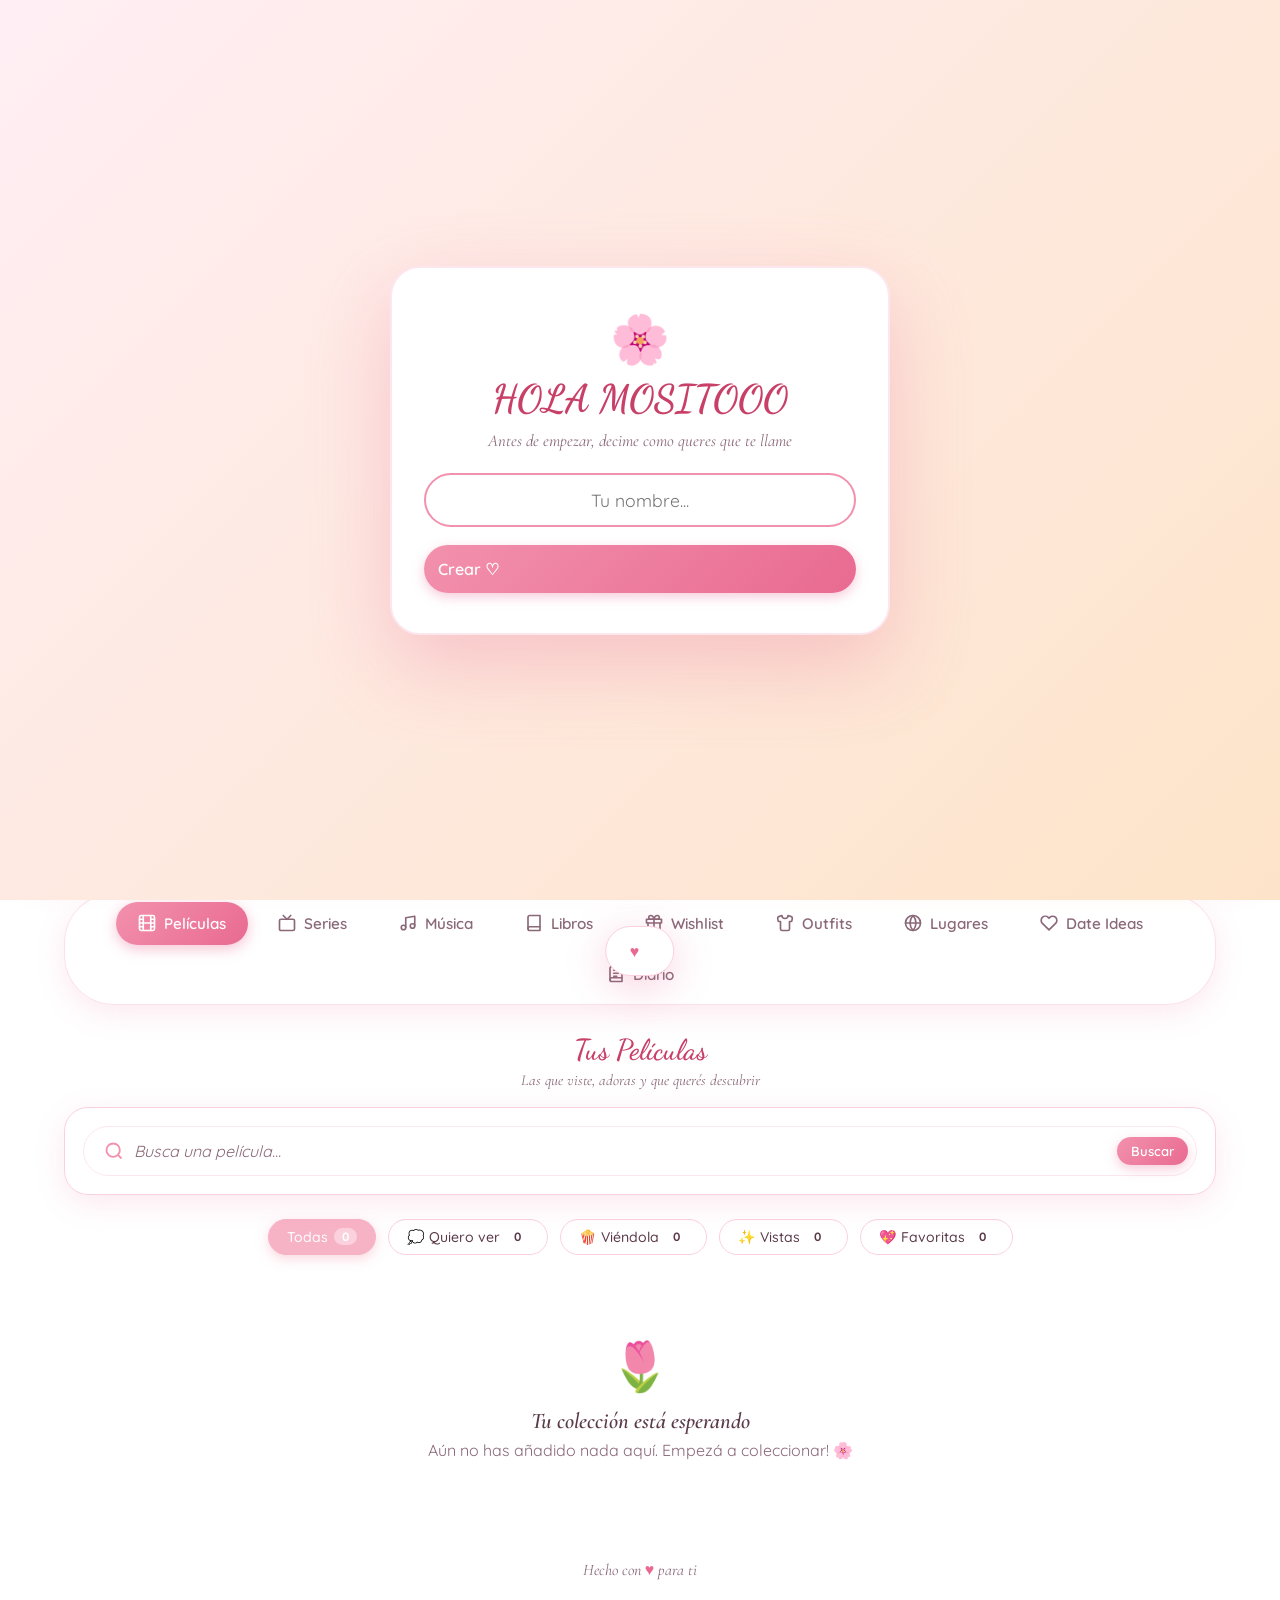
==== index.html @ 91b08424 "modo oscuro added" ====
<!DOCTYPE html>
<html lang="es">
<head>
<meta charset="UTF-8" />
<meta name="viewport" content="width=device-width, initial-scale=1.0"/>
<title>Mi Rinconcito ♡</title>
<meta name="description" content="Un rinconcito personal para coleccionar películas, música, libros y deseos."/>
<meta name="theme-color" content="#f291ad"/>

<link rel="icon" type="image/png" href="favicon.png"/>
<link rel="apple-touch-icon" href="favicon.png"/>

<link rel="preconnect" href="https://fonts.googleapis.com">
<link rel="preconnect" href="https://fonts.gstatic.com" crossorigin>
<link href="https://fonts.googleapis.com/css2?family=Dancing+Script:wght@600;700&family=Quicksand:wght@400;500;600;700&family=Cormorant+Garamond:ital,wght@1,400;1,600&display=swap" rel="stylesheet">

<link rel="stylesheet" href="styles.css"/>

<!-- Aplica modo oscuro antes de pintar (evita parpadeo) -->
<script>
  try{
    var s = JSON.parse(localStorage.getItem('cariList_settings_v2') || '{}');
    if(s && s.darkMode) document.documentElement.setAttribute('data-dark','true');
  }catch(e){}
</script>

<!-- Spotify Web Playback SDK -->
<script src="https://sdk.scdn.co/spotify-player.js"></script>
</head>
<body>

<!-- ===== Flores SVG en las esquinas =====
     Si quieres reemplazarlas por una imagen de My Melody/Sanrio,
     simplemente sustituye cada <svg class="corner-flower ..."> por:
     <img class="corner-flower tl" src="tu-imagen.png" alt=""/>
-->
<svg class="corner-flower tl" viewBox="0 0 200 200" xmlns="http://www.w3.org/2000/svg" aria-hidden="true">
  <g>
    <circle cx="50" cy="50" r="14" fill="#fbd0dd"/>
    <circle cx="80" cy="40" r="10" fill="#f7b3c6"/>
    <circle cx="40" cy="80" r="11" fill="#f7b3c6"/>
    <circle cx="70" cy="75" r="8" fill="#fde4c9"/>
    <path d="M50 90 Q60 110 55 140" stroke="#c5d9b3" stroke-width="2.5" fill="none"/>
    <path d="M70 80 Q90 100 95 130" stroke="#c5d9b3" stroke-width="2.5" fill="none"/>
    <ellipse cx="58" cy="115" rx="6" ry="3" fill="#c5d9b3" transform="rotate(40 58 115)"/>
    <ellipse cx="85" cy="110" rx="6" ry="3" fill="#c5d9b3" transform="rotate(-30 85 110)"/>
    <g transform="translate(95,55)">
      <ellipse cx="0" cy="-12" rx="8" ry="14" fill="#f291ad"/>
      <ellipse cx="11" cy="-3" rx="14" ry="8" fill="#f291ad"/>
      <ellipse cx="-11" cy="-3" rx="14" ry="8" fill="#f291ad"/>
      <ellipse cx="6" cy="10" rx="10" ry="12" fill="#f291ad" transform="rotate(35 6 10)"/>
      <ellipse cx="-6" cy="10" rx="10" ry="12" fill="#f291ad" transform="rotate(-35 -6 10)"/>
      <circle cx="0" cy="0" r="5" fill="#d9a86c"/>
    </g>
  </g>
</svg>
<svg class="corner-flower tr" viewBox="0 0 200 200" xmlns="http://www.w3.org/2000/svg" aria-hidden="true">
  <g>
    <circle cx="50" cy="50" r="14" fill="#fbd0dd"/>
    <circle cx="80" cy="40" r="10" fill="#f7b3c6"/>
    <circle cx="40" cy="80" r="11" fill="#f7b3c6"/>
    <g transform="translate(95,55)">
      <ellipse cx="0" cy="-12" rx="8" ry="14" fill="#f291ad"/>
      <ellipse cx="11" cy="-3" rx="14" ry="8" fill="#f291ad"/>
      <ellipse cx="-11" cy="-3" rx="14" ry="8" fill="#f291ad"/>
      <ellipse cx="6" cy="10" rx="10" ry="12" fill="#f291ad" transform="rotate(35 6 10)"/>
      <ellipse cx="-6" cy="10" rx="10" ry="12" fill="#f291ad" transform="rotate(-35 -6 10)"/>
      <circle cx="0" cy="0" r="5" fill="#d9a86c"/>
    </g>
  </g>
</svg>
<svg class="corner-flower bl" viewBox="0 0 200 200" xmlns="http://www.w3.org/2000/svg" aria-hidden="true">
  <g>
    <circle cx="60" cy="60" r="12" fill="#fbd0dd"/>
    <circle cx="90" cy="55" r="9" fill="#f7b3c6"/>
    <g transform="translate(110,80)">
      <ellipse cx="0" cy="-12" rx="8" ry="14" fill="#f291ad"/>
      <ellipse cx="11" cy="-3" rx="14" ry="8" fill="#f291ad"/>
      <ellipse cx="-11" cy="-3" rx="14" ry="8" fill="#f291ad"/>
      <ellipse cx="6" cy="10" rx="10" ry="12" fill="#f291ad" transform="rotate(35 6 10)"/>
      <ellipse cx="-6" cy="10" rx="10" ry="12" fill="#f291ad" transform="rotate(-35 -6 10)"/>
      <circle cx="0" cy="0" r="5" fill="#d9a86c"/>
    </g>
  </g>
</svg>
<svg class="corner-flower br" viewBox="0 0 200 200" xmlns="http://www.w3.org/2000/svg" aria-hidden="true">
  <g>
    <circle cx="60" cy="60" r="12" fill="#fbd0dd"/>
    <circle cx="90" cy="55" r="9" fill="#f7b3c6"/>
    <g transform="translate(110,80)">
      <ellipse cx="0" cy="-12" rx="8" ry="14" fill="#f291ad"/>
      <ellipse cx="11" cy="-3" rx="14" ry="8" fill="#f291ad"/>
      <ellipse cx="-11" cy="-3" rx="14" ry="8" fill="#f291ad"/>
      <ellipse cx="6" cy="10" rx="10" ry="12" fill="#f291ad" transform="rotate(35 6 10)"/>
      <ellipse cx="-6" cy="10" rx="10" ry="12" fill="#f291ad" transform="rotate(-35 -6 10)"/>
      <circle cx="0" cy="0" r="5" fill="#d9a86c"/>
    </g>
  </g>
</svg>

<div class="petals" id="petals"></div>

<!-- ===== Botón de modo oscuro ===== -->
<button class="darkmode-toggle" id="darkToggle" title="Modo oscuro / claro" aria-label="Cambiar modo oscuro">
  <svg class="dm-moon" width="18" height="18" viewBox="0 0 24 24" fill="currentColor"><path d="M21 12.79A9 9 0 1 1 11.21 3 7 7 0 0 0 21 12.79z"/></svg>
  <svg class="dm-sun" width="18" height="18" viewBox="0 0 24 24" fill="none" stroke="currentColor" stroke-width="2.2" stroke-linecap="round"><circle cx="12" cy="12" r="4.5"/><path d="M12 2v2M12 20v2M4.9 4.9l1.4 1.4M17.7 17.7l1.4 1.4M2 12h2M20 12h2M4.9 19.1l1.4-1.4M17.7 6.3l1.4-1.4"/></svg>
</button>

<!-- ===== Botón a la página de letras lindas ===== -->
<a href="para-vos.html" class="letras-link" title="Tu rincón de letras lindas">
  <svg width="17" height="17" viewBox="0 0 24 24" fill="none" stroke="currentColor" stroke-width="2.2" stroke-linecap="round" stroke-linejoin="round"><path d="M12 20h9"/><path d="M16.5 3.5a2.121 2.121 0 0 1 3 3L7 19l-4 1 1-4L16.5 3.5z"/></svg>
  <span>Letras lindas</span>
  <span class="letras-sparkle">✨</span>
</a>

<!-- ===== Pantalla de bienvenida ===== -->
<div class="setup-screen" id="setupScreen">
  <div class="setup-card">
    <div style="font-size:3rem;margin-bottom:8px;">🌸</div>
    <h2>HOLA MOSITOOO</h2>
    <p>Antes de empezar, decime como queres que te llame</p>
    <input type="text" id="setupName" placeholder="Tu nombre..." maxlength="30"/>
    <button class="btn" id="setupBtn" style="width:100%;padding:14px;font-size:1rem;">Crear ♡</button>
  </div>
</div>

<div class="container">
  <header class="profile-card">
    <div class="profile-banner" id="profileBanner">
      <button class="profile-edit-btn" id="profileEditBtn" title="Editar perfil" aria-label="Editar perfil">
        <svg width="18" height="18" viewBox="0 0 24 24" fill="none" stroke="currentColor" stroke-width="2.2" stroke-linecap="round" stroke-linejoin="round"><path d="M12 20h9"/><path d="M16.5 3.5a2.121 2.121 0 0 1 3 3L7 19l-4 1 1-4L16.5 3.5z"/></svg>
      </button>
      <button class="settings-btn" id="settingsBtn" title="Ajustes" aria-label="Ajustes">
        <svg width="20" height="20" viewBox="0 0 24 24" fill="none" stroke="currentColor" stroke-width="2.2" stroke-linecap="round" stroke-linejoin="round"><circle cx="12" cy="12" r="3"/><path d="M19.4 15a1.65 1.65 0 0 0 .33 1.82l.06.06a2 2 0 0 1 0 2.83 2 2 0 0 1-2.83 0l-.06-.06a1.65 1.65 0 0 0-1.82-.33 1.65 1.65 0 0 0-1 1.51V21a2 2 0 0 1-4 0v-.09A1.65 1.65 0 0 0 9 19.4a1.65 1.65 0 0 0-1.82.33l-.06.06a2 2 0 0 1-2.83 0 2 2 0 0 1 0-2.83l.06-.06a1.65 1.65 0 0 0 .33-1.82 1.65 1.65 0 0 0-1.51-1H3a2 2 0 0 1 0-4h.09A1.65 1.65 0 0 0 4.6 9a1.65 1.65 0 0 0-.33-1.82l-.06-.06a2 2 0 0 1 0-2.83 2 2 0 0 1 2.83 0l.06.06a1.65 1.65 0 0 0 1.82.33H9a1.65 1.65 0 0 0 1-1.51V3a2 2 0 0 1 4 0v.09a1.65 1.65 0 0 0 1 1.51 1.65 1.65 0 0 0 1.82-.33l.06-.06a2 2 0 0 1 2.83 0 2 2 0 0 1 0 2.83l-.06.06a1.65 1.65 0 0 0-.33 1.82V9a1.65 1.65 0 0 0 1.51 1H21a2 2 0 0 1 0 4h-.09a1.65 1.65 0 0 0-1.51 1z"/></svg>
      </button>
    </div>
    <div class="profile-avatar-wrap">
      <div class="profile-avatar" id="profileAvatar">🌸</div>
    </div>
    <div class="profile-info">
      <div class="greeting" id="greetingTime">Buenos días</div>
      <h1 class="title" id="userName">Mi Rincón</h1>
      <div class="profile-bio" id="profileBio"></div>
      <div class="anniversary-card" id="anniversaryCard"></div>
      <div class="heart-divider">♡</div>
      <div class="subtitle" id="randomQuote">"Coleccionando cosas bonitas"</div>
      <div class="profile-actions">
        <button class="btn ghost small" id="openStickersBtn">🎀 Sticker Book <span class="stickers-count-badge" id="stickersCount">0/15</span></button>
        <button class="btn ghost small" id="openRouletteBtn">🎡 Ruleta de indecisión</button>
      </div>
    </div>
  </header>

  <div class="stats" id="stats"></div>

  <!-- ===== Tabs de categoría ===== -->
  <div class="category-tabs">
    <button class="cat-tab active" data-cat="movies">
      <svg width="18" height="18" viewBox="0 0 24 24" fill="none" stroke="currentColor" stroke-width="2.2" stroke-linecap="round" stroke-linejoin="round"><rect x="2" y="2" width="20" height="20" rx="2.18" ry="2.18"/><line x1="7" y1="2" x2="7" y2="22"/><line x1="17" y1="2" x2="17" y2="22"/><line x1="2" y1="12" x2="22" y2="12"/><line x1="2" y1="7" x2="7" y2="7"/><line x1="2" y1="17" x2="7" y2="17"/><line x1="17" y1="17" x2="22" y2="17"/><line x1="17" y1="7" x2="22" y2="7"/></svg>
      Películas
    </button>
    <button class="cat-tab" data-cat="series">
      <svg width="18" height="18" viewBox="0 0 24 24" fill="none" stroke="currentColor" stroke-width="2.2" stroke-linecap="round" stroke-linejoin="round"><rect x="2" y="7" width="20" height="15" rx="2"/><polyline points="17 2 12 7 7 2"/></svg>
      Series
    </button>
    <button class="cat-tab" data-cat="music">
      <svg width="18" height="18" viewBox="0 0 24 24" fill="none" stroke="currentColor" stroke-width="2.2" stroke-linecap="round" stroke-linejoin="round"><path d="M9 18V5l12-2v13"/><circle cx="6" cy="18" r="3"/><circle cx="18" cy="16" r="3"/></svg>
      Música
    </button>
    <button class="cat-tab" data-cat="books">
      <svg width="18" height="18" viewBox="0 0 24 24" fill="none" stroke="currentColor" stroke-width="2.2" stroke-linecap="round" stroke-linejoin="round"><path d="M4 19.5A2.5 2.5 0 0 1 6.5 17H20"/><path d="M6.5 2H20v20H6.5A2.5 2.5 0 0 1 4 19.5v-15A2.5 2.5 0 0 1 6.5 2z"/></svg>
      Libros
    </button>
    <button class="cat-tab" data-cat="wishlist">
      <svg width="18" height="18" viewBox="0 0 24 24" fill="none" stroke="currentColor" stroke-width="2.2" stroke-linecap="round" stroke-linejoin="round"><polyline points="20 12 20 22 4 22 4 12"/><rect x="2" y="7" width="20" height="5"/><line x1="12" y1="22" x2="12" y2="7"/><path d="M12 7H7.5a2.5 2.5 0 0 1 0-5C11 2 12 7 12 7z"/><path d="M12 7h4.5a2.5 2.5 0 0 0 0-5C13 2 12 7 12 7z"/></svg>
      Wishlist
    </button>
    <button class="cat-tab" data-cat="outfits">
      <svg width="18" height="18" viewBox="0 0 24 24" fill="none" stroke="currentColor" stroke-width="2.2" stroke-linecap="round" stroke-linejoin="round"><path d="M20.38 3.46 16 2a4 4 0 0 1-8 0L3.62 3.46a2 2 0 0 0-1.34 2.23l.58 3.47a1 1 0 0 0 .99.84H6v10c0 1.1.9 2 2 2h8a2 2 0 0 0 2-2V10h2.15a1 1 0 0 0 .99-.84l.58-3.47a2 2 0 0 0-1.34-2.23Z"/></svg>
      Outfits
    </button>
    <button class="cat-tab" data-cat="places">
      <svg width="18" height="18" viewBox="0 0 24 24" fill="none" stroke="currentColor" stroke-width="2.2" stroke-linecap="round" stroke-linejoin="round"><circle cx="12" cy="12" r="10"/><line x1="2" y1="12" x2="22" y2="12"/><path d="M12 2a15.3 15.3 0 0 1 4 10 15.3 15.3 0 0 1-4 10 15.3 15.3 0 0 1-4-10 15.3 15.3 0 0 1 4-10z"/></svg>
      Lugares
    </button>
    <button class="cat-tab" data-cat="dates">
      <svg width="18" height="18" viewBox="0 0 24 24" fill="none" stroke="currentColor" stroke-width="2.2" stroke-linecap="round" stroke-linejoin="round"><path d="M20.84 4.61a5.5 5.5 0 0 0-7.78 0L12 5.67l-1.06-1.06a5.5 5.5 0 0 0-7.78 7.78l1.06 1.06L12 21.23l7.78-7.78 1.06-1.06a5.5 5.5 0 0 0 0-7.78z"/></svg>
      Date Ideas
    </button>
    <button class="cat-tab" data-cat="diary">
      <svg width="18" height="18" viewBox="0 0 24 24" fill="none" stroke="currentColor" stroke-width="2.2" stroke-linecap="round" stroke-linejoin="round"><path d="M4 19.5A2.5 2.5 0 0 1 6.5 17H20"/><path d="M6.5 2H20v20H6.5A2.5 2.5 0 0 1 4 19.5v-15A2.5 2.5 0 0 1 6.5 2z"/><line x1="9" y1="7" x2="15" y2="7"/><line x1="9" y1="11" x2="15" y2="11"/><line x1="9" y1="15" x2="13" y2="15"/></svg>
      Diario
    </button>
  </div>

  <!-- ===== Películas ===== -->
  <section class="cat-content active" id="cat-movies">
    <h2 class="section-title">Tus Películas</h2>
    <p class="section-subtitle">Las que viste, adoras y que querés descubrir</p>

    <div class="search-box">
      <div class="search-bar">
        <svg width="20" height="20" viewBox="0 0 24 24" fill="none" stroke="currentColor" stroke-width="2.2"><circle cx="11" cy="11" r="8"/><line x1="21" y1="21" x2="16.65" y2="16.65"/></svg>
        <input type="text" id="searchMovies" placeholder="Busca una película..."/>
        <button class="btn small" id="searchMoviesBtn">Buscar</button>
      </div>
      <div class="search-results" id="searchMoviesResults"></div>
    </div>

    <div class="status-tabs" data-cat="movies">
      <button class="status-tab active" data-status="all">Todas <span class="count" id="movies-count-all">0</span></button>
      <button class="status-tab" data-status="want">💭 Quiero ver <span class="count" id="movies-count-want">0</span></button>
      <button class="status-tab" data-status="current">🍿 Viéndola <span class="count" id="movies-count-current">0</span></button>
      <button class="status-tab" data-status="watched">✨ Vistas <span class="count" id="movies-count-watched">0</span></button>
      <button class="status-tab" data-status="loved">💖 Favoritas <span class="count" id="movies-count-loved">0</span></button>
    </div>

    <div class="items-grid" id="moviesList"></div>
  </section>

  <!-- ===== Series ===== -->
  <section class="cat-content" id="cat-series">
    <h2 class="section-title">Tus Series</h2>
    <p class="section-subtitle">Las que devoraste, adoras y tenés pendientes</p>

    <div class="search-box">
      <div class="search-bar">
        <svg width="20" height="20" viewBox="0 0 24 24" fill="none" stroke="currentColor" stroke-width="2.2"><circle cx="11" cy="11" r="8"/><line x1="21" y1="21" x2="16.65" y2="16.65"/></svg>
        <input type="text" id="searchSeries" placeholder="Busca una serie..."/>
        <button class="btn small" id="searchSeriesBtn">Buscar</button>
      </div>
      <div class="search-results" id="searchSeriesResults"></div>
    </div>

    <div class="status-tabs" data-cat="series">
      <button class="status-tab active" data-status="all">Todas <span class="count" id="series-count-all">0</span></button>
      <button class="status-tab" data-status="want">💭 Quiero ver <span class="count" id="series-count-want">0</span></button>
      <button class="status-tab" data-status="current">📺 Viéndola <span class="count" id="series-count-current">0</span></button>
      <button class="status-tab" data-status="watched">✨ Vistas <span class="count" id="series-count-watched">0</span></button>
      <button class="status-tab" data-status="loved">💖 Favoritas <span class="count" id="series-count-loved">0</span></button>
    </div>

    <div class="items-grid" id="seriesList"></div>
  </section>

  <!-- ===== Música ===== -->
  <section class="cat-content" id="cat-music">
    <h2 class="section-title">Tu Música</h2>
    <p class="section-subtitle">Canciones y álbumes te gustan o buscas</p>

    <div class="search-box">
      <div class="search-bar">
        <svg width="20" height="20" viewBox="0 0 24 24" fill="none" stroke="currentColor" stroke-width="2.2"><circle cx="11" cy="11" r="8"/><line x1="21" y1="21" x2="16.65" y2="16.65"/></svg>
        <input type="text" id="searchMusic" placeholder="Busca una canción o artista..."/>
        <button class="btn small" id="searchMusicBtn">Buscar</button>
      </div>
      <div class="search-results" id="searchMusicResults"></div>
    </div>

    <div class="status-tabs" data-cat="music">
      <button class="status-tab active" data-status="all">Todas <span class="count" id="music-count-all">0</span></button>
      <button class="status-tab" data-status="want">💭 Quiero escuchar <span class="count" id="music-count-want">0</span></button>
      <button class="status-tab" data-status="watched">✨ Escuchadas <span class="count" id="music-count-watched">0</span></button>
      <button class="status-tab" data-status="loved">💖 Favoritas <span class="count" id="music-count-loved">0</span></button>
    </div>

    <div class="items-grid" id="musicList"></div>
  </section>

  <!-- ===== Libros ===== -->
  <section class="cat-content" id="cat-books">
    <h2 class="section-title">Tus Libros</h2>
    <p class="section-subtitle">Que quieres ver, viste o amas</p>

    <div class="search-box">
      <div class="search-bar">
        <svg width="20" height="20" viewBox="0 0 24 24" fill="none" stroke="currentColor" stroke-width="2.2"><circle cx="11" cy="11" r="8"/><line x1="21" y1="21" x2="16.65" y2="16.65"/></svg>
        <input type="text" id="searchBooks" placeholder="Busca un libro o autor..."/>
        <button class="btn small" id="searchBooksBtn">Buscar</button>
      </div>
      <div class="search-results" id="searchBooksResults"></div>
    </div>

    <div class="status-tabs" data-cat="books">
      <button class="status-tab active" data-status="all">Todos <span class="count" id="books-count-all">0</span></button>
      <button class="status-tab" data-status="want">💭 Quiero leer <span class="count" id="books-count-want">0</span></button>
      <button class="status-tab" data-status="current">📖 Leyéndolo <span class="count" id="books-count-current">0</span></button>
      <button class="status-tab" data-status="watched">✨ Leídos <span class="count" id="books-count-watched">0</span></button>
      <button class="status-tab" data-status="loved">💖 Favoritos <span class="count" id="books-count-loved">0</span></button>
    </div>

    <div class="items-grid" id="booksList"></div>
  </section>

  <!-- ===== Wishlist ===== -->
  <section class="cat-content" id="cat-wishlist">
    <h2 class="section-title">Tu Wishlist</h2>
    <p class="section-subtitle">Maquillaje, adornos, figuras, ropa... todas tus cositas soñadas</p>

    <div class="search-box" style="text-align:center;background:rgba(255,255,255,0.7);">
      <p style="color:var(--text-soft);font-style:italic;margin-bottom:10px;">No hay buscador automático aquí — toca el botón <strong>+</strong> de abajo y añade lo que quieras con foto, precio y enlace ✨</p>
    </div>

    <div class="status-tabs" data-cat="wishlist">
      <button class="status-tab active" data-status="all">Todos <span class="count" id="wishlist-count-all">0</span></button>
      <button class="status-tab" data-status="want">💭 Quiero <span class="count" id="wishlist-count-want">0</span></button>
      <button class="status-tab" data-status="watched">🎁 Lo tengo <span class="count" id="wishlist-count-watched">0</span></button>
      <button class="status-tab" data-status="loved">💖 Top deseo <span class="count" id="wishlist-count-loved">0</span></button>
    </div>

    <div class="items-grid" id="wishlistList"></div>
  </section>

  <!-- ===== Outfits / OOTD ===== -->
  <section class="cat-content" id="cat-outfits">
    <h2 class="section-title">Tus Outfits</h2>
    <p class="section-subtitle">Looks que te enamoran · sube fotos o pega URLs de Pinterest 👗</p>

    <div class="search-box" style="text-align:center;background:rgba(255,255,255,0.7);">
      <p style="color:var(--text-soft);font-style:italic;margin-bottom:10px;">Tocá el botón <strong>+</strong> de abajo para agregar un look. Podés subir foto o pegar la URL desde Pinterest ✨</p>
    </div>

    <div class="status-tabs" data-cat="outfits">
      <button class="status-tab active" data-status="all">Todos <span class="count" id="outfits-count-all">0</span></button>
      <button class="status-tab" data-status="want">💭 Me inspira <span class="count" id="outfits-count-want">0</span></button>
      <button class="status-tab" data-status="watched">👗 Lo armé <span class="count" id="outfits-count-watched">0</span></button>
      <button class="status-tab" data-status="loved">💖 Favoritos <span class="count" id="outfits-count-loved">0</span></button>
    </div>

    <div class="items-grid" id="outfitsList"></div>
  </section>

  <!-- ===== Lugares ===== -->
  <section class="cat-content" id="cat-places">
    <h2 class="section-title">Tus Lugares</h2>
    <p class="section-subtitle">A dónde quieres ir, dónde fuiste, dónde sueñas 🗺️</p>

    <div class="search-box" style="text-align:center;background:rgba(255,255,255,0.7);">
      <p style="color:var(--text-soft);font-style:italic;margin-bottom:10px;">Agregá un lugar con el botón <strong>+</strong>. Sumá foto, ciudad y un comentario ✨</p>
    </div>

    <div class="status-tabs" data-cat="places">
      <button class="status-tab active" data-status="all">Todos <span class="count" id="places-count-all">0</span></button>
      <button class="status-tab" data-status="want">✈️ Quiero ir <span class="count" id="places-count-want">0</span></button>
      <button class="status-tab" data-status="watched">🌍 Ya fui <span class="count" id="places-count-watched">0</span></button>
      <button class="status-tab" data-status="loved">💖 Favoritos <span class="count" id="places-count-loved">0</span></button>
    </div>

    <div class="items-grid" id="placesList"></div>
  </section>


  <!-- ===== Date Ideas ===== -->
  <section class="cat-content" id="cat-dates">
    <h2 class="section-title">Date Ideas 💕</h2>
    <p class="section-subtitle">Planes lindos para hacer en pareja, marcalos cuando los hagan</p>

    <div class="search-box" style="text-align:center;background:rgba(255,255,255,0.7);">
      <p style="color:var(--text-soft);font-style:italic;margin-bottom:10px;">Agregá ideas con el botón <strong>+</strong>. Cuando lo hagan, marcalo como ¡Hecho! ✨</p>
    </div>

    <div class="status-tabs" data-cat="dates">
      <button class="status-tab active" data-status="all">Todos <span class="count" id="dates-count-all">0</span></button>
      <button class="status-tab" data-status="want">💡 Ideas <span class="count" id="dates-count-want">0</span></button>
      <button class="status-tab" data-status="watched">✓ ¡Hechos! <span class="count" id="dates-count-watched">0</span></button>
      <button class="status-tab" data-status="loved">💖 Favoritos <span class="count" id="dates-count-loved">0</span></button>
    </div>

    <div class="items-grid" id="datesList"></div>
  </section>

  <!-- ===== Diario (libro con páginas) ===== -->
  <section class="cat-content" id="cat-diary">
    <h2 class="section-title">Tu Diario</h2>
    <p class="section-subtitle">Tu librito de pensamientos · escribe lo que quieras, las páginas se guardan solas ✨</p>

    <div class="diary-book" id="diaryBook">
      <div class="diary-corner-flower">
        <svg viewBox="0 0 60 60" xmlns="http://www.w3.org/2000/svg" aria-hidden="true">
          <g transform="translate(30,30)">
            <ellipse cx="0" cy="-10" rx="6" ry="10" fill="currentColor" opacity="0.4"/>
            <ellipse cx="9" cy="-3" rx="10" ry="6" fill="currentColor" opacity="0.4"/>
            <ellipse cx="-9" cy="-3" rx="10" ry="6" fill="currentColor" opacity="0.4"/>
            <ellipse cx="5" cy="8" rx="7" ry="9" fill="currentColor" opacity="0.4" transform="rotate(35 5 8)"/>
            <ellipse cx="-5" cy="8" rx="7" ry="9" fill="currentColor" opacity="0.4" transform="rotate(-35 -5 8)"/>
            <circle cx="0" cy="0" r="3.5" fill="currentColor" opacity="0.6"/>
          </g>
        </svg>
      </div>

      <div class="diary-page-header">
        <input type="date" class="diary-date-input" id="diaryDateInput" title="Fecha de la entrada"/>
        <div class="diary-actions">
          <span class="diary-saving" id="diarySaving">guardando...</span>
          <button class="icon-btn" id="diaryDeletePage" title="Eliminar esta página">
            <svg width="14" height="14" viewBox="0 0 24 24" fill="none" stroke="currentColor" stroke-width="2.2" stroke-linecap="round" stroke-linejoin="round"><polyline points="3 6 5 6 21 6"/><path d="M19 6l-2 14a2 2 0 0 1-2 2H9a2 2 0 0 1-2-2L5 6"/><path d="M10 11v6M14 11v6"/></svg>
          </button>
        </div>
      </div>

      <textarea class="diary-content" id="diaryContent" placeholder="Querido diario..."></textarea>

      <div class="diary-footer">
        <button class="diary-nav" id="diaryPrev">← Anterior</button>
        <div class="diary-page-info">
          Página <span id="diaryPageNum">1</span> de <span id="diaryPageTotal">1</span>
        </div>
        <button class="diary-nav" id="diaryNext">Siguiente →</button>
      </div>

      <button class="btn diary-new-page-btn" id="diaryNewPage">＋ Nueva página</button>
    </div>
  </section>

  <footer>
    Hecho con <span class="heart-tiny">♥</span> para ti
  </footer>
</div>

<!-- ===== Modal: añadir / editar item ===== -->
<div class="modal-bg" id="itemModal" aria-hidden="true">
  <div class="modal" role="dialog">
    <button class="modal-close" id="itemModalClose" aria-label="Cerrar">✕</button>
    <h2 id="modalTitle">Añadir a tu colección</h2>

    <div class="form-row image-picker">
      <label>Imagen / Portada</label>
      <div class="image-preview-box">
        <img id="imgPreview" alt="" style="display:none"/>
        <span id="imgPlaceholder">🌷</span>
      </div>
      <div class="image-controls">
        <button type="button" class="btn ghost small" id="uploadImgBtn">📷 Subir foto</button>
        <input type="file" id="uploadImgInput" accept="image/*" style="display:none"/>
        <button type="button" class="btn ghost small" id="clearImgBtn">Quitar</button>
        <input type="text" id="imgUrlInput" placeholder="O pega una URL de imagen..."/>
      </div>
    </div>

    <div class="form-row">
      <label>Título</label>
      <input type="text" id="fTitle"/>
    </div>

    <div class="form-row">
      <label id="fMetaLabel">Detalles</label>
      <input type="text" id="fMeta" placeholder="Año, director, autor..."/>
    </div>

    <div class="form-row wishlist-only">
      <label>Precio (opcional)</label>
      <input type="text" id="fPrice" placeholder="$..."/>
    </div>

    <div class="form-row wishlist-only">
      <label>Enlace para verlo o comprarlo (opcional)</label>
      <input type="text" id="fLink" placeholder="https://..."/>
    </div>

    <div class="form-row event-only">
      <label id="fDateLabel">Fecha</label>
      <input type="date" id="fDate"/>
    </div>

    <div class="form-row event-only">
      <label id="fCommentsLabel">Comentarios</label>
      <textarea id="fComments" placeholder="Lo que sintieron, opiniones, recuerdos..."></textarea>
    </div>

    <div class="form-row">
      <label>¿En qué estado lo pongo?</label>
      <div class="pill-group" id="statusPills">
        <div class="pill active" data-status="want">💭 Quiero verla</div>
        <div class="pill" data-status="watched">✨ Ya la vi</div>
        <div class="pill" data-status="loved">💖 Me encantó</div>
      </div>
    </div>

    <div class="form-row" id="ratingRow">
      <label>¿Cuánto te gustó? (corazones)</label>
      <div class="rating-input" id="ratingInput">
        <span class="heart" data-r="1">♥</span>
        <span class="heart" data-r="2">♥</span>
        <span class="heart" data-r="3">♥</span>
        <span class="heart" data-r="4">♥</span>
        <span class="heart" data-r="5">♥</span>
      </div>
    </div>

    <div class="form-row">
      <label>Tu notita (lo que sentiste, una frase favorita...)</label>
      <textarea id="fNote" placeholder="Escribe algo bonito sobre esto..."></textarea>
    </div>

    <div class="modal-actions">
      <button class="btn ghost" id="deleteBtn" style="display:none;margin-right:auto;">Eliminar</button>
      <button class="btn ghost" id="cancelBtn">Cancelar</button>
      <button class="btn" id="saveBtn">Guardar ♡</button>
    </div>
  </div>
</div>

<!-- ===== Modal: ajustes ===== -->
<div class="modal-bg" id="settingsModal" aria-hidden="true">
  <div class="modal" role="dialog">
    <button class="modal-close" id="settingsClose" aria-label="Cerrar">✕</button>
    <h2>Ajustes</h2>
    <div class="form-row">
      <label>Tu nombre</label>
      <input type="text" id="setName"/>
    </div>

    <div class="form-row">
      <label>Paleta de colores 🎨</label>
      <div class="theme-picker">
        <button type="button" class="theme-option" data-theme="melody" style="--c:#f291ad"><span class="theme-dot"></span>My Melody</button>
        <button type="button" class="theme-option" data-theme="kuromi" style="--c:#8855a8"><span class="theme-dot"></span>Kuromi</button>
        <button type="button" class="theme-option" data-theme="cinnamoroll" style="--c:#5eafe7"><span class="theme-dot"></span>Cinnamoroll</button>
        <button type="button" class="theme-option" data-theme="pompompurin" style="--c:#efad3a"><span class="theme-dot"></span>Pompompurin</button>
      </div>
      <small>Cambia toda la paleta de la web. ¡Probá las cuatro!</small>
    </div>

    <div class="form-row">
      <label>Clave API de TMDB (para buscar películas y series)</label>
      <input type="text" id="setTmdb" placeholder="Pégala aquí..."/>
    </div>
    <div class="form-row">
      <label>Spotify Client ID 🎵</label>
      <input type="text" id="setSpotifyId" placeholder="Pégalo desde developer.spotify.com"/>
      <small>Necesitas Spotify Premium y una app registrada en developer.spotify.com.<br>
      <strong>En "Redirect URIs" del dashboard de Spotify, agregá EXACTAMENTE esta URL:</strong></small>
      <div class="redirect-uri-display" id="redirectUriDisplay">cargando...</div>
      <small>Si tu Spotify te dice "redirect_uri: Not matching configuration", es porque la URL del dashboard no coincide. Copiá la de arriba tal cual.</small>
    </div>
    <div class="form-row">
      <label>Lista de origen para canciones random 🎵</label>
      <div style="display:flex;gap:6px;align-items:center;">
        <select id="setSpotifyPlaylist" style="flex:1;">
          <option value="liked">❤️ Mis canciones que me gustan</option>
        </select>
        <button type="button" class="btn ghost small" id="refreshPlaylistsBtn" title="Recargar listas">↻</button>
      </div>
      <small>De aquí saca las canciones random. Tocá ↻ para recargar tus playlists.</small>
    </div>
    <div class="form-row">
      <label>Cerebrito de My Melody 🎀</label>
      <select id="setAiProvider">
        <option value="groq">Groq · Llama 3.3 (gratis, súper rápido) 🚀</option>
        <option value="gemini">Google Gemini (gratis)</option>
        <option value="openai">ChatGPT / OpenAI (paga, $5 mín)</option>
      </select>
      <small>Te recomiendo <strong>Groq</strong>: es gratis, no pide tarjeta y responde en menos de un segundo.</small>
    </div>
    <div class="form-row provider-field" data-provider="groq">
      <label>Clave API de Groq</label>
      <input type="text" id="setGroq" placeholder="gsk_..."/>
      <small>Gratis en <strong>console.groq.com/keys</strong>. Sólo cuenta de email, sin tarjeta.</small>
    </div>
    <div class="form-row provider-field" data-provider="gemini">
      <label>Clave API de Gemini</label>
      <input type="text" id="setGemini" placeholder="Pégala aquí..."/>
      <small>Gratis en <strong>ai.google.dev</strong> → Get API Key. Si te da error de cuota, probá con Groq.</small>
    </div>
    <div class="form-row provider-field" data-provider="openai">
      <label>Clave API de OpenAI</label>
      <input type="text" id="setOpenai" placeholder="sk-..."/>
      <small>Paga: requiere depositar $5 en <strong>platform.openai.com</strong> → API keys. Usa GPT-4o-mini.</small>
    </div>
    <div class="form-row">
      <label>Exportar / Importar mis datos</label>
      <div style="display:flex;gap:8px;flex-wrap:wrap;margin-top:6px;">
        <button class="btn ghost small" id="exportBtn">Exportar</button>
        <button class="btn ghost small" id="importBtn">Importar</button>
        <input type="file" id="importFile" accept="application/json" style="display:none"/>
      </div>
    </div>
    <div class="modal-actions">
      <button class="btn" id="saveSettings">Guardar</button>
    </div>
  </div>
</div>

<!-- ===== Modal: confirmación ===== -->
<div class="modal-bg" id="confirmModal" aria-hidden="true">
  <div class="modal modal-small" role="dialog">
    <div class="confirm-icon">🌸</div>
    <h2 id="confirmTitle">¿Estás segura?</h2>
    <p class="confirm-message" id="confirmMessage">Esta acción no se puede deshacer.</p>
    <div class="modal-actions confirm-actions">
      <button class="btn ghost" id="confirmCancel">No, mantener</button>
      <button class="btn" id="confirmOk">Sí, eliminar</button>
    </div>
  </div>
</div>

<!-- ===== Modal: editar perfil ===== -->
<div class="modal-bg" id="profileModal" aria-hidden="true">
  <div class="modal" role="dialog">
    <button class="modal-close" id="profileClose" aria-label="Cerrar">✕</button>
    <h2>Tu perfil ✨</h2>

    <div class="form-row image-picker">
      <label>Banner</label>
      <div class="profile-banner-preview" id="profBannerPreview">sin banner</div>
      <div class="image-controls">
        <button type="button" class="btn ghost small" id="uploadBannerBtn">📷 Subir banner</button>
        <input type="file" id="uploadBannerInput" accept="image/*" style="display:none"/>
        <button type="button" class="btn ghost small" id="clearBannerBtn">Quitar</button>
        <input type="text" id="bannerUrlInput" placeholder="O pega una URL de imagen..."/>
      </div>
    </div>

    <div class="form-row image-picker">
      <label>Tu foto de perfil</label>
      <div class="profile-avatar-preview" id="profAvatarPreview">🌸</div>
      <div class="image-controls">
        <button type="button" class="btn ghost small" id="uploadAvatarBtn">📷 Subir foto</button>
        <input type="file" id="uploadAvatarInput" accept="image/*" style="display:none"/>
        <button type="button" class="btn ghost small" id="clearAvatarBtn">Quitar</button>
        <input type="text" id="avatarUrlInput" placeholder="O pega una URL..."/>
      </div>
    </div>

    <div class="form-row">
      <label>Tu nombre</label>
      <input type="text" id="profName" maxlength="40"/>
    </div>

    <div class="form-row">
      <label>Bio (algo lindo sobre ti)</label>
      <textarea id="profBio" maxlength="200" placeholder="Cuéntame quién eres en una o dos frases..."></textarea>
      <small>Máximo 200 caracteres</small>
    </div>

    <div class="form-row">
      <label>Aniversario 💕 (opcional, para contador)</label>
      <input type="date" id="profAnniv"/>
      <small>Mostrará un cartelito en tu perfil con cuánto tiempo llevan juntos. El 15 de diciembre habrá confetti 🎉</small>
    </div>

    <div class="modal-actions">
      <button class="btn ghost" id="profCancel">Cancelar</button>
      <button class="btn" id="profSave">Guardar ♡</button>
    </div>
  </div>
</div>

<!-- ===== Modal: Sticker Book ===== -->
<div class="modal-bg" id="stickersModal" aria-hidden="true">
  <div class="modal modal-stickers" role="dialog">
    <button class="modal-close" id="stickersClose" aria-label="Cerrar">✕</button>
    <h2>Tu Sticker Book 🎀</h2>
    <p class="stickers-progress" id="stickersProgress">0 de 15 stickers conseguidos</p>
    <div class="stickers-grid" id="stickersGrid"></div>
  </div>
</div>

<!-- ===== Modal: Ruleta de indecisión ===== -->
<div class="modal-bg" id="rouletteModal" aria-hidden="true">
  <div class="modal modal-roulette" role="dialog">
    <button class="modal-close" id="rouletteClose" aria-label="Cerrar">✕</button>
    <h2>Ruleta de indecisión 🎡</h2>
    <p style="text-align:center;color:var(--text-soft);font-family:'Cormorant Garamond',serif;font-style:italic;margin-bottom:12px;">¿No sabés qué hacer? Que decida el destino ✨</p>

    <div class="roulette-controls">
      <div class="roulette-row">
        <label>Categoría</label>
        <select id="rouletteCat">
          <option value="movies">🎬 Películas</option>
          <option value="series">📺 Series</option>
          <option value="books">📖 Libros</option>
          <option value="music">🎵 Música</option>
          <option value="wishlist">🎁 Wishlist</option>
          <option value="outfits">👗 Outfits</option>
          <option value="places">🗺️ Lugares</option>
          <option value="dates">💕 Date Ideas</option>
        </select>
      </div>
      <div class="roulette-row">
        <label>Filtro</label>
        <select id="rouletteStatus">
          <option value="want">💭 Pendientes</option>
          <option value="all">Todas</option>
          <option value="watched">✨ Ya hechas</option>
          <option value="loved">💖 Favoritas</option>
        </select>
      </div>
    </div>

    <div class="roulette-canvas-wrap">
      <div class="roulette-pointer">▼</div>
      <canvas id="rouletteCanvas"></canvas>
    </div>

    <div class="roulette-result" id="rouletteResult"></div>

    <div class="modal-actions" style="justify-content:center;">
      <button class="btn" id="rouletteSpin">¡Girar! 🎀</button>
    </div>
  </div>
</div>

<!-- ===== Modal del chat con la IA ===== -->
<div class="modal-bg" id="chatModal" aria-hidden="true">
  <div class="modal modal-chat" role="dialog">
    <button class="modal-close" id="chatClose" aria-label="Cerrar">✕</button>
    <h2>My Melody ♡</h2>
    <div class="chat-messages" id="chatMessages"></div>
    <div class="chat-input-wrap">
      <input type="text" id="chatInput" placeholder="Preguntale algo..." autocomplete="off"/>
      <button class="btn" id="chatSend" aria-label="Enviar">
        <svg width="16" height="16" viewBox="0 0 24 24" fill="none" stroke="currentColor" stroke-width="2.2" stroke-linecap="round" stroke-linejoin="round"><line x1="22" y1="2" x2="11" y2="13"/><polygon points="22 2 15 22 11 13 2 9 22 2"/></svg>
      </button>
    </div>
    <button class="btn ghost small" id="chatClear">Borrar conversación</button>
  </div>
</div>

<!-- ===== Reproductor de música ===== -->
<audio id="bgMusic" src="bg-music.mp3" loop preload="none"></audio>
<div class="music-widget" id="musicWidget" title="Música">
  <!-- Modo Spotify desconectado: botón conectar -->
  <button class="spotify-connect-btn" id="spotifyConnectBtn" aria-label="Conectar con Spotify">
    <svg width="16" height="16" viewBox="0 0 24 24" fill="currentColor"><path d="M12 0C5.4 0 0 5.4 0 12s5.4 12 12 12 12-5.4 12-12S18.66 0 12 0zm5.521 17.34c-.24.359-.66.48-1.021.24-2.82-1.74-6.36-2.101-10.561-1.141-.418.122-.779-.179-.899-.539-.12-.421.18-.78.54-.9 4.56-1.021 8.52-.6 11.64 1.32.42.18.479.659.301 1.02zm1.44-3.3c-.301.42-.841.6-1.262.3-3.239-1.98-8.159-2.58-11.939-1.38-.479.12-1.02-.12-1.14-.6-.12-.48.12-1.021.6-1.141C9.6 9.9 15 10.561 18.72 12.84c.361.181.54.78.241 1.2zm.12-3.36C15.24 8.4 8.82 8.16 5.16 9.301c-.6.179-1.2-.181-1.38-.721-.18-.601.18-1.2.72-1.381 4.26-1.26 11.28-1.02 15.721 1.621.539.3.719 1.02.42 1.56-.299.421-1.02.599-1.559.3z"/></svg>
    <span>Conectar Spotify</span>
  </button>

  <!-- Album cover (gira cuando suena) -->
  <div class="music-cover" id="musicCover" title="Canción actual">
    <img id="musicCoverImg" alt=""/>
    <svg class="music-cover-default" width="16" height="16" viewBox="0 0 24 24" fill="currentColor"><path d="M9 18V5l12-2v13"/><circle cx="6" cy="18" r="3"/><circle cx="18" cy="16" r="3"/></svg>
  </div>

  <!-- Anterior -->
  <button class="music-prev" id="musicPrev" aria-label="Anterior" title="Canción anterior">
    <svg width="12" height="12" viewBox="0 0 24 24" fill="currentColor"><path d="M6 6h2v12H6zM9.5 12l8.5 6V6z"/></svg>
  </button>

  <!-- Play/Pause -->
  <button class="music-toggle" id="musicToggle" aria-label="Reproducir música">
    <svg class="music-icon-play" width="14" height="14" viewBox="0 0 24 24" fill="currentColor"><path d="M8 5v14l11-7z"/></svg>
    <svg class="music-icon-pause" width="14" height="14" viewBox="0 0 24 24" fill="currentColor"><path d="M6 4h4v16H6zM14 4h4v16h-4z"/></svg>
  </button>

  <!-- Siguiente (random) -->
  <button class="music-skip" id="musicSkip" aria-label="Siguiente canción" title="Otra canción random">
    <svg width="12" height="12" viewBox="0 0 24 24" fill="currentColor"><path d="M6 18l8.5-6L6 6v12zM16 6v12h2V6h-2z"/></svg>
  </button>

  <!-- Volumen -->
  <input type="range" class="music-volume" id="musicVolume" min="0" max="100" value="40" aria-label="Volumen"/>

  <!-- Visualizador de barras -->
  <div class="music-bars" aria-hidden="true">
    <span></span><span></span><span></span>
  </div>

  <!-- Barra de progreso -->
  <div class="music-progress-wrap" id="musicProgressWrap" aria-hidden="true">
    <div class="music-progress-fill" id="musicProgressFill"></div>
  </div>
</div>

<!-- ===== Popup "Reproduciendo ahora" (clickeable → abre en Spotify) ===== -->
<a class="now-playing" id="nowPlaying" aria-live="polite" target="_blank" rel="noopener" href="#">
  <div class="now-playing-cover"><img id="nowPlayingCover" alt=""/></div>
  <div class="now-playing-info">
    <div class="now-playing-label">♪ Reproduciendo</div>
    <div class="now-playing-title" id="nowPlayingTitle"></div>
    <div class="now-playing-artist" id="nowPlayingArtist"></div>
  </div>
</a>

<!-- ===== My Melody compañera animada =====
     Para cambiar la imagen, simplemente reemplazá "mymelody.png"
     por el nombre de tu archivo (puede ser .png, .gif o .webp).
-->
<div class="melody-companion" id="melodyCompanion" role="button" aria-label="My Melody compañera" tabindex="0">
  <div class="melody-bubble" id="melodyBubble"></div>
  <img class="melody-image" src="mymelody.gif" alt="My Melody" draggable="false"/>
</div>

<!-- ===== Botón flotante de My Melody (chat) ===== -->
<button id="fabChat" class="fab fab-left fab-melody" title="Hablar con My Melody" aria-label="Chat My Melody">
  <img src="favicon.png" alt="My Melody"/>
</button>

<!-- ===== Botón flotante "+" ===== -->
<button id="fabAdd" class="fab" title="Agregar manualmente" aria-label="Agregar">+</button>

<!-- ===== Toast ===== -->
<div class="toast" id="toast" role="status" aria-live="polite">
  <span class="heart-tiny">♥</span>
  <span id="toastMsg"></span>
</div>

<script src="app.js"></script>
</body>
</html>
---- styles.css ----
/* ==========================================================
   Mi Rincón Rosado · estilos
   Paleta rosa pastel + dorado suave + crema
   Tip: Para sumar My Melody / Sanrio, busca en este archivo
        el bloque "SANRIO PLACEHOLDERS" más abajo.
   ========================================================== */

:root,
[data-theme="melody"]{
  --pink-50:#fff5f8;
  --pink-100:#fde7ee;
  --pink-200:#fbd0dd;
  --pink-300:#f7b3c6;
  --pink-400:#f291ad;
  --pink-500:#e96a91;
  --pink-600:#d44a76;
  --rose:#c84068;
  --cream:#fffaf6;
  --gold:#d9a86c;
  --gold-soft:#f0d4a8;
  --text:#5a3a48;
  --text-soft:#8a6878;
  --shadow:0 8px 30px rgba(232,106,145,0.15);
  --shadow-hover:0 12px 40px rgba(232,106,145,0.25);
  --surface:#ffffff;            /* fondo de tarjetas (modo claro) */
  --surface-2:#fff5fa;          /* segundo tono para gradientes suaves */
}

/* ===== Tema Kuromi (morado/oscuro) ===== */
[data-theme="kuromi"]{
  --pink-50:#f8f4fb;
  --pink-100:#ede4f5;
  --pink-200:#d9c4e8;
  --pink-300:#c0a3d8;
  --pink-400:#a47ec3;
  --pink-500:#8855a8;
  --pink-600:#6c3d8e;
  --rose:#4d2671;
  --cream:#faf5fd;
  --gold:#c4a3e0;
  --gold-soft:#dfc9ee;
  --text:#3d2547;
  --text-soft:#6b4a7a;
  --shadow:0 8px 30px rgba(136,85,168,0.18);
  --shadow-hover:0 12px 40px rgba(136,85,168,0.3);
}

/* ===== Tema Cinnamoroll (celeste suave) ===== */
[data-theme="cinnamoroll"]{
  --pink-50:#f0f9ff;
  --pink-100:#dceefb;
  --pink-200:#b9def7;
  --pink-300:#8cc8f1;
  --pink-400:#5eafe7;
  --pink-500:#3691da;
  --pink-600:#2076b9;
  --rose:#155a93;
  --cream:#f8fbff;
  --gold:#a8c8e6;
  --gold-soft:#cee0f0;
  --text:#2d3e54;
  --text-soft:#5b7c98;
  --shadow:0 8px 30px rgba(94,175,231,0.18);
  --shadow-hover:0 12px 40px rgba(94,175,231,0.3);
}

/* ===== Tema Pompompurin (crema/mostaza) ===== */
[data-theme="pompompurin"]{
  --pink-50:#fffbf2;
  --pink-100:#fdf2dc;
  --pink-200:#fadfa4;
  --pink-300:#f5c769;
  --pink-400:#efad3a;
  --pink-500:#e09227;
  --pink-600:#c0741a;
  --rose:#95560f;
  --cream:#fffdf5;
  --gold:#d4af6e;
  --gold-soft:#ecd9b3;
  --text:#4a3a1a;
  --text-soft:#7a6535;
  --shadow:0 8px 30px rgba(224,146,39,0.15);
  --shadow-hover:0 12px 40px rgba(224,146,39,0.28);
}

/* ===== Cursor con corazoncito ♡ ===== */
html, body{
  cursor: url("data:image/svg+xml;utf8,<svg xmlns='http://www.w3.org/2000/svg' width='28' height='28' viewBox='0 0 24 24'><path fill='%23e96a91' stroke='%23ffffff' stroke-width='1.5' stroke-linejoin='round' d='M12 21.35l-1.45-1.32C5.4 15.36 2 12.28 2 8.5 2 5.42 4.42 3 7.5 3c1.74 0 3.41.81 4.5 2.09C13.09 3.81 14.76 3 16.5 3 19.58 3 22 5.42 22 8.5c0 3.78-3.4 6.86-8.55 11.54L12 21.35z'/></svg>") 14 14, auto;
}

*{box-sizing:border-box;margin:0;padding:0;}

html,body{
  min-height:100vh;
  font-family:'Quicksand',sans-serif;
  color:var(--text);
  background:
    radial-gradient(circle at 10% 10%, #fce0eb 0%, transparent 40%),
    radial-gradient(circle at 90% 80%, #fde4c9 0%, transparent 40%),
    radial-gradient(circle at 50% 50%, #ffeef4 0%, #fff5f8 100%);
  background-attachment:fixed;
  overflow-x:hidden;
}

/* ===== Pétalos que caen ===== */
.petals{
  position:fixed;inset:0;pointer-events:none;z-index:0;overflow:hidden;
}
.petal{
  position:absolute;
  width:24px;height:24px;
  opacity:0.4;
  animation:fall linear infinite;
}
@keyframes fall{
  0%{transform:translateY(-10vh) rotate(0deg);opacity:0;}
  10%{opacity:0.5;}
  90%{opacity:0.4;}
  100%{transform:translateY(110vh) rotate(720deg);opacity:0;}
}

/* ===== Flores en esquinas ===== */
.corner-flower{
  position:fixed;width:180px;height:180px;opacity:0.55;pointer-events:none;z-index:1;
}
.corner-flower.tl{top:-30px;left:-30px;}
.corner-flower.tr{top:-30px;right:-30px;transform:scaleX(-1);}
.corner-flower.bl{bottom:-30px;left:-30px;transform:scaleY(-1);}
.corner-flower.br{bottom:-30px;right:-30px;transform:scale(-1,-1);}

/* SANRIO PLACEHOLDERS:
   Si más adelante quieres agregar imagen de My Melody u otro personaje,
   puedes crear divs con clase .sanrio-deco posicionados absolute:
   .sanrio-deco { position:fixed; bottom:20px; right:20px; width:120px; z-index:2; pointer-events:none; }
*/

.container{
  position:relative;z-index:2;
  max-width:1200px;
  margin:0 auto;
  padding:32px 24px 80px;
}

/* ===== Tarjeta de perfil ===== */
header.profile-card{
  background:var(--surface);
  border-radius:28px;
  overflow:hidden;
  margin:16px 0 36px;
  position:relative;
  border:1.5px solid rgba(247,179,198,0.4);
  box-shadow:var(--shadow);
  padding-bottom:26px;
}
.profile-banner{
  width:100%;
  height:170px;
  background-image:linear-gradient(135deg,#fbd0dd 0%,#f7b3c6 50%,#fde4c9 100%);
  background-size:cover;
  background-position:center;
  position:relative;
}
.profile-banner::after{
  content:'';
  position:absolute;inset:0;
  background:linear-gradient(180deg,transparent 50%,rgba(255,255,255,0.15));
  pointer-events:none;
}
.profile-avatar-wrap{
  display:flex;justify-content:center;
  margin-top:-66px;
  position:relative;z-index:2;
}
.profile-avatar{
  width:130px;height:130px;
  border-radius:50%;
  background:var(--surface) center/cover no-repeat;
  border:5px solid white;
  box-shadow:0 8px 24px rgba(232,106,145,0.3);
  display:flex;align-items:center;justify-content:center;
  font-size:3.4rem;
  color:var(--pink-400);
  overflow:hidden;
}
.profile-info{
  text-align:center;
  padding:12px 28px 0;
}
.profile-bio{
  font-family:'Cormorant Garamond',serif;
  font-style:italic;
  color:var(--text-soft);
  font-size:1.05rem;
  max-width:520px;
  margin:6px auto 4px;
  line-height:1.45;
  white-space:pre-wrap;
}
.profile-bio:empty{display:none;}

/* Botón editar perfil (sobre el banner) */
.profile-edit-btn{
  position:absolute;top:18px;left:18px;
  background:rgba(255,255,255,0.85);
  backdrop-filter:blur(8px);
  border:1.5px solid var(--pink-200);
  width:42px;height:42px;border-radius:50%;
  display:flex;align-items:center;justify-content:center;
  cursor:pointer;color:var(--pink-500);
  transition:all 0.25s ease;
  box-shadow:var(--shadow);
  z-index:3;
}
.profile-edit-btn:hover{background:var(--surface);transform:scale(1.08);}

/* El gear button cuando está dentro del banner */
.profile-banner .settings-btn{
  top:18px;right:18px;
  background:rgba(255,255,255,0.85);
}

.greeting{
  font-family:'Cormorant Garamond',serif;
  font-style:italic;
  font-size:1.2rem;
  color:var(--text-soft);
  letter-spacing:0.04em;
}
h1.title{
  font-family:'Dancing Script',cursive;
  font-size:clamp(2.8rem,6vw,4.5rem);
  font-weight:700;
  background:linear-gradient(120deg,var(--pink-500),var(--rose),var(--gold));
  -webkit-background-clip:text;
  background-clip:text;
  color:transparent;
  margin:8px 0 12px;
  line-height:1;
  text-shadow:0 2px 12px rgba(232,106,145,0.1);
}
.subtitle{
  font-family:'Cormorant Garamond',serif;
  font-style:italic;
  font-size:1.1rem;
  color:var(--text-soft);
}
.heart-divider{
  display:flex;align-items:center;justify-content:center;gap:10px;
  margin:18px 0 8px;
  color:var(--pink-400);
}
.heart-divider::before, .heart-divider::after{
  content:'';height:1px;width:60px;
  background:linear-gradient(90deg,transparent,var(--pink-300),transparent);
}

/* ===== Botón ajustes ===== */
.settings-btn{
  position:absolute;top:24px;right:24px;
  background:rgba(255,255,255,0.7);
  backdrop-filter:blur(8px);
  border:1.5px solid var(--pink-200);
  width:42px;height:42px;border-radius:50%;
  display:flex;align-items:center;justify-content:center;
  cursor:pointer;color:var(--pink-500);
  transition:all 0.25s ease;
  box-shadow:var(--shadow);
}
.settings-btn:hover{background:var(--pink-100);transform:rotate(45deg);}

/* ===== Estadísticas ===== */
.stats{
  display:grid;
  grid-template-columns:repeat(auto-fit,minmax(140px,1fr));
  gap:16px;
  margin:24px 0 36px;
}
.stat-card{
  background:linear-gradient(135deg,rgba(255,255,255,0.95),rgba(253,231,238,0.85));
  backdrop-filter:blur(10px);
  border:1.5px solid rgba(247,179,198,0.4);
  border-radius:20px;
  padding:18px 16px;
  text-align:center;
  box-shadow:var(--shadow);
  transition:transform 0.3s ease;
  position:relative;overflow:hidden;
}
.stat-card::before{
  content:'';position:absolute;top:-20px;right:-20px;width:60px;height:60px;
  background:radial-gradient(circle,rgba(247,179,198,0.4),transparent);
  border-radius:50%;
}
.stat-card:hover{transform:translateY(-3px);}
.stat-num{
  font-family:'Dancing Script',cursive;
  font-size:2.4rem;
  color:var(--rose);
  line-height:1;
}
.stat-label{
  font-size:0.82rem;
  color:var(--text-soft);
  margin-top:4px;
  text-transform:uppercase;letter-spacing:0.06em;
}

/* ===== Tabs de categoría ===== */
.category-tabs{
  display:flex;justify-content:center;gap:8px;flex-wrap:wrap;
  margin:24px auto 28px;
  background:rgba(255,255,255,0.6);
  backdrop-filter:blur(8px);
  padding:8px;
  border-radius:50px;
  box-shadow:var(--shadow);
  border:1.5px solid rgba(247,179,198,0.4);
  max-width:fit-content;
}
.cat-tab{
  background:transparent;border:none;
  padding:12px 22px;border-radius:40px;
  font-family:'Quicksand',sans-serif;font-weight:600;font-size:0.95rem;
  color:var(--text-soft);cursor:pointer;
  transition:all 0.3s ease;
  display:flex;align-items:center;gap:8px;
}
.cat-tab.active{
  background:linear-gradient(135deg,var(--pink-400),var(--pink-500));
  color:white;
  box-shadow:0 4px 14px rgba(232,106,145,0.4);
}
.cat-tab:hover:not(.active){background:var(--pink-100);color:var(--rose);}

/* ===== Sub-tabs (estados) ===== */
.status-tabs{
  display:flex;gap:12px;margin:20px 0;flex-wrap:wrap;justify-content:center;
}
.status-tab{
  background:rgba(255,255,255,0.8);
  border:1.5px solid var(--pink-200);
  padding:8px 18px;border-radius:30px;
  cursor:pointer;font-family:inherit;font-size:0.88rem;color:var(--text);
  transition:all 0.25s ease;font-weight:500;
  display:inline-flex;align-items:center;gap:6px;
}
.status-tab.active{
  background:var(--pink-300);color:white;border-color:var(--pink-300);
  box-shadow:0 4px 12px rgba(247,179,198,0.5);
}
.status-tab .count{
  background:rgba(255,255,255,0.4);padding:1px 8px;border-radius:20px;
  font-size:0.75rem;font-weight:700;
}

/* ===== Buscador ===== */
.search-box{
  background:rgba(255,255,255,0.92);
  backdrop-filter:blur(10px);
  border:1.5px solid var(--pink-200);
  border-radius:24px;
  padding:18px;
  margin:18px 0 24px;
  box-shadow:var(--shadow);
}
.search-bar{
  display:flex;gap:10px;align-items:center;
  background:var(--surface);border:1.5px solid var(--pink-100);
  border-radius:50px;padding:6px 8px 6px 20px;
}
.search-bar svg{color:var(--pink-400);flex-shrink:0;}
.search-bar input{
  flex:1;border:none;outline:none;background:transparent;
  font-family:inherit;font-size:1rem;color:var(--text);padding:8px 0;
}
.search-bar input::placeholder{color:var(--text-soft);font-style:italic;}

.btn{
  background:linear-gradient(135deg,var(--pink-400),var(--pink-500));
  color:white;border:none;
  padding:10px 22px;border-radius:40px;
  font-family:inherit;font-weight:600;font-size:0.92rem;
  cursor:pointer;transition:all 0.25s ease;
  box-shadow:0 4px 12px rgba(232,106,145,0.35);
  display:inline-flex;align-items:center;gap:6px;
}
.btn:hover{transform:translateY(-2px);box-shadow:0 6px 18px rgba(232,106,145,0.5);}
.btn:active{transform:translateY(0);}
.btn.ghost{
  background:transparent;color:var(--rose);
  box-shadow:none;border:1.5px solid var(--pink-300);
}
.btn.ghost:hover{background:var(--pink-100);}
.btn.small{padding:6px 14px;font-size:0.82rem;}

/* ===== Resultados de búsqueda ===== */
.search-results{
  margin-top:14px;
  display:grid;
  grid-template-columns:repeat(auto-fill,minmax(180px,1fr));
  gap:14px;
  max-height:520px;overflow-y:auto;
  padding:4px 4px 8px;
}
.search-results:empty{display:none;}
.search-results::-webkit-scrollbar{width:8px;}
.search-results::-webkit-scrollbar-thumb{background:var(--pink-200);border-radius:10px;}

.result-card{
  background:var(--surface);border-radius:14px;overflow:hidden;
  cursor:pointer;transition:all 0.25s ease;
  border:1.5px solid transparent;
  box-shadow:0 2px 10px rgba(0,0,0,0.05);
  display:flex;flex-direction:column;
}
.result-card:hover{
  border-color:var(--pink-300);transform:translateY(-3px);
  box-shadow:var(--shadow-hover);
}
.result-cover{
  width:100%;aspect-ratio:2/3;object-fit:cover;background:var(--pink-100);
}
.result-info{padding:10px 12px;flex:1;display:flex;flex-direction:column;}
.result-title{
  font-size:0.88rem;font-weight:600;color:var(--text);
  margin-bottom:3px;line-height:1.25;
  display:-webkit-box;-webkit-line-clamp:2;-webkit-box-orient:vertical;overflow:hidden;
}
.result-meta{font-size:0.75rem;color:var(--text-soft);}

/* ===== Estado vacío ===== */
.empty{
  text-align:center;padding:60px 20px;
  color:var(--text-soft);
}
.empty-flower{font-size:3rem;margin-bottom:12px;color:var(--pink-300);}
.empty h3{
  font-family:'Cormorant Garamond',serif;font-style:italic;font-weight:600;
  color:var(--text);font-size:1.4rem;margin-bottom:6px;
}

/* ===== Grid de items ===== */
.items-grid{
  display:grid;
  grid-template-columns:repeat(auto-fill,minmax(220px,1fr));
  gap:20px;
  margin-top:8px;
}
.item-card{
  background:var(--surface);border-radius:18px;overflow:hidden;
  box-shadow:var(--shadow);
  transition:all 0.3s ease;
  border:1.5px solid rgba(247,179,198,0.3);
  display:flex;flex-direction:column;
  position:relative;
}
.item-card:hover{transform:translateY(-4px);box-shadow:var(--shadow-hover);}
.item-cover{
  width:100%;aspect-ratio:2/3;object-fit:cover;background:var(--pink-100);
  cursor:pointer;
}
.item-info{padding:14px 16px;flex:1;display:flex;flex-direction:column;}
.item-title{
  font-weight:800;
  font-size:1.42rem;
  color:var(--text);
  line-height:1.25;
  margin-bottom:4px;

  display:-webkit-box;
  -webkit-line-clamp:2;
  -webkit-box-orient:vertical;
  overflow:hidden;
}
.item-meta{
  font-size:0.92rem;
  color:var(--text-soft);
  margin-bottom:8px;
  font-weight:600;
}
.item-rating{
  font-size:1.28rem;
  color:var(--pink-500);
  letter-spacing:2px;
  margin-bottom:6px;
  min-height:1.3em;
  font-weight:700;
}
.item-note{
  font-family:'Cormorant Garamond', serif;
  font-style:italic;
  font-size:1.18rem;
  font-weight:700;
  color:var(--text-soft);
  background:var(--pink-50);
  padding:10px 12px;
  border-radius:10px;
  margin-top:8px;
  line-height:1.4;
  border-left:3px solid var(--pink-300);

  display:-webkit-box;
  -webkit-line-clamp:3;
  -webkit-box-orient:vertical;
  overflow:hidden;
}
.item-price{
  font-weight:800;
  color:var(--rose);
  font-size:1.35rem;
  margin-bottom:6px;
}
.item-link{
  font-size:1.12rem;
  font-weight:700;
  color:var(--pink-500);
  text-decoration:none;
  margin-bottom:6px;
  display:inline-block;
}
.item-link:hover{text-decoration:underline;}
.item-actions{
  display:flex;gap:6px;margin-top:auto;padding-top:10px;
}
.icon-btn{
  background:var(--pink-50);border:none;
  width:32px;height:32px;border-radius:50%;
  cursor:pointer;color:var(--pink-500);
  display:flex;align-items:center;justify-content:center;
  transition:all 0.2s ease;
}
.icon-btn:hover{background:var(--pink-200);color:var(--rose);transform:scale(1.1);}
.icon-btn.fav.active{background:var(--pink-500);color:white;}

.item-badge{
  position:absolute;top:10px;left:10px;
  background:rgba(255,255,255,0.95);backdrop-filter:blur(6px);
  color:var(--rose);padding:4px 10px;border-radius:30px;
  font-size:0.7rem;font-weight:700;letter-spacing:0.05em;
  text-transform:uppercase;
  box-shadow:0 2px 8px rgba(0,0,0,0.08);
}
.item-badge.fav-badge{
  right:10px;left:auto;background:var(--pink-500);color:white;
}

/* ===== Modal ===== */
.modal-bg{
  position:fixed;inset:0;background:rgba(90,58,72,0.45);
  backdrop-filter:blur(6px);
  display:none;align-items:center;justify-content:center;
  z-index:100;padding:20px;
  animation:fadeIn 0.25s ease;
}
.modal-bg.show{display:flex;}
@keyframes fadeIn{from{opacity:0}to{opacity:1}}
.modal{
  background:linear-gradient(180deg,var(--surface),var(--pink-50));
  border-radius:24px;padding:28px;
  max-width:540px;width:100%;max-height:90vh;overflow-y:auto;
  box-shadow:0 20px 60px rgba(232,106,145,0.35);
  border:2px solid white;
  position:relative;
  animation:slideUp 0.3s ease;
}
@keyframes slideUp{from{transform:translateY(20px);opacity:0}to{transform:translateY(0);opacity:1}}
.modal h2{
  font-family:'Dancing Script',cursive;
  color:var(--rose);font-weight:700;font-size:2rem;
  margin-bottom:14px;text-align:center;
}
.modal-close{
  position:absolute;top:14px;right:14px;
  background:var(--pink-100);border:none;
  width:34px;height:34px;border-radius:50%;
  cursor:pointer;color:var(--rose);font-size:1.2rem;
  display:flex;align-items:center;justify-content:center;
  transition:all 0.2s ease;
}
.modal-close:hover{background:var(--pink-200);transform:rotate(90deg);}

.form-row{margin-bottom:14px;}
.form-row label{
  display:block;font-size:0.85rem;font-weight:600;
  color:var(--text);margin-bottom:6px;
}
.form-row input, .form-row textarea, .form-row select{
  width:100%;padding:10px 14px;
  border:1.5px solid var(--pink-200);
  border-radius:12px;
  font-family:inherit;font-size:0.95rem;color:var(--text);
  background:var(--surface);outline:none;
  transition:border-color 0.2s ease;
}
.form-row input:focus, .form-row textarea:focus, .form-row select:focus{
  border-color:var(--pink-400);
}
.form-row textarea{resize:vertical;min-height:80px;font-family:'Cormorant Garamond',serif;font-style:italic;}
.form-row small{color:var(--text-soft);font-size:0.78rem;display:block;margin-top:6px;}

/* ===== Image picker en modal ===== */
.image-picker{
  background:var(--pink-50);
  border:1.5px dashed var(--pink-200);
  border-radius:14px;
  padding:14px;
  text-align:center;
}
.image-preview-box{
  width:120px;height:160px;
  margin:0 auto 12px;
  border-radius:12px;
  background:var(--surface);
  border:1.5px solid var(--pink-200);
  overflow:hidden;
  display:flex;align-items:center;justify-content:center;
  color:var(--pink-300);font-size:2.4rem;
}
.image-preview-box img{
  width:100%;height:100%;object-fit:cover;
}
.image-controls{
  display:flex;gap:8px;flex-wrap:wrap;align-items:center;justify-content:center;
}
.image-controls input[type="text"]{
  flex:1;min-width:180px;
  padding:8px 12px;font-size:0.85rem;
  border-radius:30px;border:1.5px solid var(--pink-200);
}

/* ===== Rating con corazones ===== */
.rating-input{
  display:flex;gap:6px;margin:4px 0;
}
.rating-input .heart{
  cursor:pointer;font-size:1.8rem;color:var(--pink-200);
  transition:all 0.2s ease;user-select:none;
}
.rating-input .heart.active, .rating-input .heart:hover{
  color:var(--pink-500);transform:scale(1.15);
}

.modal-actions{
  display:flex;gap:10px;margin-top:16px;justify-content:flex-end;flex-wrap:wrap;
}

/* ===== Pills de estado en formulario ===== */
.pill-group{
  display:flex;gap:8px;flex-wrap:wrap;
}
.pill{
  background:var(--surface);border:1.5px solid var(--pink-200);
  padding:8px 16px;border-radius:30px;
  cursor:pointer;font-family:inherit;font-size:0.88rem;
  transition:all 0.2s ease;color:var(--text);
}
.pill.active{
  background:var(--pink-400);color:white;border-color:var(--pink-400);
}

/* ===== Pantalla de bienvenida / setup ===== */
.setup-screen{
  position:fixed;inset:0;z-index:200;
  background:linear-gradient(135deg,#ffeef4,#fde4c9);
  display:none;align-items:center;justify-content:center;
  padding:24px;
}
.setup-screen.show{display:flex;}
.setup-card{
  background:var(--surface);border-radius:30px;padding:40px 32px;
  max-width:500px;width:100%;text-align:center;
  box-shadow:0 30px 80px rgba(232,106,145,0.3);
  border:2px solid var(--pink-100);
}
.setup-card h2{
  font-family:'Dancing Script',cursive;color:var(--rose);
  font-size:2.4rem;margin-bottom:8px;font-weight:700;
}
.setup-card p{
  font-family:'Cormorant Garamond',serif;font-style:italic;
  color:var(--text-soft);margin-bottom:22px;font-size:1.05rem;
}
.setup-card input{
  width:100%;padding:14px 18px;
  border:2px solid var(--pink-200);border-radius:50px;
  font-family:inherit;font-size:1.1rem;text-align:center;
  color:var(--text);outline:none;margin-bottom:18px;
}
.setup-card input:focus{border-color:var(--pink-400);}

/* ===== Toast ===== */
.toast{
  position:fixed;bottom:24px;left:50%;transform:translateX(-50%) translateY(100px);
  background:var(--surface);color:var(--text);
  padding:14px 24px;border-radius:50px;
  box-shadow:0 10px 40px rgba(232,106,145,0.3);
  border:1.5px solid var(--pink-200);
  z-index:300;font-weight:500;
  transition:transform 0.35s cubic-bezier(.5,1.6,.4,1);
  display:flex;align-items:center;gap:10px;
}
.toast.show{transform:translateX(-50%) translateY(0);}
.toast .heart-tiny{color:var(--pink-500);}

/* ===== Loader ===== */
.loader{
  display:inline-block;width:18px;height:18px;
  border:2.5px solid var(--pink-200);
  border-top-color:var(--pink-500);
  border-radius:50%;
  animation:spin 0.8s linear infinite;
}
@keyframes spin{to{transform:rotate(360deg);}}
.loading-text{
  text-align:center;color:var(--text-soft);
  font-style:italic;padding:20px;
  display:flex;align-items:center;justify-content:center;gap:10px;
}

/* ===== Títulos de sección ===== */
.section-title{
  font-family:'Dancing Script',cursive;
  color:var(--rose);font-size:1.8rem;font-weight:600;
  margin:8px 0 4px;text-align:center;
}
.section-subtitle{
  text-align:center;color:var(--text-soft);
  font-family:'Cormorant Garamond',serif;font-style:italic;
  font-size:0.95rem;margin-bottom:18px;
}

/* ===== Reproductor de música de fondo ===== */
.music-widget{
  position:fixed;
  left:24px;
  bottom:100px;
  display:flex;
  align-items:center;
  gap:10px;
  background:var(--surface);
  padding:6px 14px 6px 6px;
  border-radius:50px;
  box-shadow:var(--shadow);
  border:1.5px solid var(--pink-200);
  z-index:49;
  transition:transform 0.2s ease;
}
.music-widget:hover{transform:translateY(-2px);}
.music-widget.playing{
  border-color:var(--pink-400);
}
.music-toggle{
  background:linear-gradient(135deg,var(--pink-300),var(--pink-500));
  border:none;
  width:34px;height:34px;
  border-radius:50%;
  color:white;
  cursor:pointer;
  display:flex;align-items:center;justify-content:center;
  box-shadow:0 2px 8px rgba(232,106,145,0.3);
  flex-shrink:0;
  transition:transform 0.2s ease;
}
.music-toggle:hover{transform:scale(1.08);}
.music-toggle .music-icon-pause{display:none;}
.music-widget.playing .music-toggle .music-icon-play{display:none;}
.music-widget.playing .music-toggle .music-icon-pause{display:block;}

/* Botones extra (skip, prev, like): solo modo Spotify */
.music-skip, .music-prev, .music-like{
  background:rgba(232,106,145,0.1);
  border:none;
  width:28px;height:28px;
  border-radius:50%;
  color:var(--rose);
  cursor:pointer;
  display:none;
  align-items:center;justify-content:center;
  flex-shrink:0;
  transition:all 0.2s ease;
  padding:0;
}
.music-skip:hover, .music-prev:hover, .music-like:hover{background:var(--pink-200);transform:scale(1.08);}
.music-widget.spotify-mode .music-skip,
.music-widget.spotify-mode .music-prev,
.music-widget.spotify-mode .music-like{display:flex;}

.music-like .heart-filled{display:none;}
.music-like.liked{background:var(--pink-300);color:var(--rose);}
.music-like.liked .heart-outline{display:none;}
.music-like.liked .heart-filled{display:block;color:var(--rose);animation:heart-pop 0.4s ease;}
@keyframes heart-pop{
  0%{transform:scale(0.5);}
  60%{transform:scale(1.4);}
  100%{transform:scale(1);}
}

/* Album cover (gira cuando suena) */
.music-cover{
  width:32px;height:32px;
  border-radius:50%;
  overflow:hidden;
  background:linear-gradient(135deg,var(--pink-200),var(--pink-300));
  flex-shrink:0;
  display:flex;align-items:center;justify-content:center;
  color:white;
  position:relative;
}
.music-cover img{
  width:100%;height:100%;
  object-fit:cover;
  display:none;
}
.music-cover.has-image img{display:block;}
.music-cover.has-image .music-cover-default{display:none;}
.music-widget.playing .music-cover.has-image img{
  animation:cover-spin-widget 10s linear infinite;
}
@keyframes cover-spin-widget{
  to{transform:rotate(360deg);}
}

/* Visualizador de barras (solo cuando suena en Spotify) */
.music-bars{
  display:none;
  gap:2px;
  align-items:flex-end;
  height:16px;
  flex-shrink:0;
  margin-left:2px;
}
.music-widget.spotify-mode.playing .music-bars{display:flex;}
.music-bars span{
  width:3px;
  background:var(--pink-500);
  border-radius:2px;
  animation:bars-pulse 0.7s ease-in-out infinite;
}
.music-bars span:nth-child(2){animation-delay:0.2s;}
.music-bars span:nth-child(3){animation-delay:0.4s;}
@keyframes bars-pulse{
  0%,100%{height:3px;}
  50%{height:14px;}
}

/* Barra de progreso */
.music-widget{padding-bottom:9px;}
.music-progress-wrap{
  display:none;
  position:absolute;
  bottom:4px;
  left:14px;
  right:14px;
  height:3px;
  background:var(--pink-100);
  border-radius:2px;
  overflow:hidden;
}
.music-widget.spotify-mode .music-progress-wrap{display:block;}
.music-progress-fill{
  height:100%;
  background:linear-gradient(90deg,var(--pink-400),var(--pink-500));
  width:0%;
  border-radius:2px;
  transition:width 0.5s linear;
}

/* Botón "Conectar Spotify" */
.spotify-connect-btn{
  display:none;
  background:linear-gradient(135deg,#1db954,#1ed760);
  border:none;
  color:white;
  padding:8px 14px;
  border-radius:30px;
  font-family:inherit;font-size:0.85rem;font-weight:600;
  cursor:pointer;
  align-items:center;gap:8px;
  transition:transform 0.2s ease, box-shadow 0.2s ease;
  box-shadow:0 2px 8px rgba(29,185,84,0.35);
}
.spotify-connect-btn:hover{transform:translateY(-1px);box-shadow:0 4px 12px rgba(29,185,84,0.5);}
.music-widget.spotify-needs-auth .spotify-connect-btn{display:inline-flex;}
.music-widget.spotify-needs-auth .music-toggle,
.music-widget.spotify-needs-auth .music-skip,
.music-widget.spotify-needs-auth .music-volume,
.music-widget.spotify-needs-auth .music-note-icon{display:none;}

/* Indicador "Conectando..." */
.music-widget.spotify-connecting .spotify-connect-btn{
  opacity:0.7;
  pointer-events:none;
}
.music-widget.spotify-connecting .spotify-connect-btn span::after{
  content:' ...';
}

/* ===== Caja con el redirect URI de Spotify ===== */
.redirect-uri-display{
  background:var(--pink-50);
  border:1.5px dashed var(--pink-300);
  border-radius:10px;
  padding:8px 12px;
  font-family:'Courier New', monospace;
  font-size:0.85rem;
  color:var(--rose);
  margin:6px 0;
  word-break:break-all;
  user-select:all;
  cursor:text;
}

/* ===== Popup "Reproduciendo ahora" ===== */
.now-playing{
  position:fixed;
  bottom:24px;
  left:50%;
  transform:translateX(-50%) translateY(120px);
  background:linear-gradient(135deg,rgba(255,255,255,0.97),rgba(253,231,238,0.95));
  backdrop-filter:blur(10px);
  border:1.5px solid var(--pink-200);
  border-radius:60px;
  padding:10px 22px 10px 10px;
  box-shadow:0 12px 40px rgba(232,106,145,0.3);
  display:flex;
  align-items:center;
  gap:12px;
  opacity:0;
  transition:transform 0.5s cubic-bezier(.5,1.6,.4,1), opacity 0.4s ease, box-shadow 0.2s ease;
  z-index:55;
  max-width:340px;
  pointer-events:none;
  text-decoration:none;
  color:inherit;
}
.now-playing.show{
  opacity:1;
  transform:translateX(-50%) translateY(0);
  pointer-events:auto;
}
.now-playing:hover{
  box-shadow:0 16px 50px rgba(232,106,145,0.5);
  transform:translateX(-50%) translateY(-3px);
}
.now-playing-cover{
  width:44px;height:44px;
  border-radius:50%;
  overflow:hidden;
  background:var(--pink-100);
  flex-shrink:0;
  animation:cover-spin 8s linear infinite;
  animation-play-state:paused;
}
.now-playing.show .now-playing-cover{
  animation-play-state:running;
}
.now-playing-cover img{
  width:100%;height:100%;object-fit:cover;display:block;
}
@keyframes cover-spin{
  to{transform:rotate(360deg);}
}
.now-playing-info{
  display:flex;flex-direction:column;
  min-width:0;
  flex:1;
}
.now-playing-label{
  font-family:'Cormorant Garamond',serif;
  font-style:italic;
  font-size:0.78rem;
  color:var(--pink-500);
  line-height:1;
}
.now-playing-title{
  font-weight:700;
  color:var(--text);
  font-size:0.95rem;
  white-space:nowrap;
  overflow:hidden;
  text-overflow:ellipsis;
  margin-top:2px;
}
.now-playing-artist{
  font-size:0.8rem;
  color:var(--text-soft);
  white-space:nowrap;
  overflow:hidden;
  text-overflow:ellipsis;
}

@media (max-width:600px){
  .now-playing{
    max-width:calc(100vw - 32px);
    bottom:170px;
    padding:8px 16px 8px 8px;
  }
  .now-playing-cover{width:38px;height:38px;}
  .spotify-connect-btn{padding:6px 12px;font-size:0.78rem;}
}
.music-volume{
  -webkit-appearance:none;
  appearance:none;
  width:90px;
  height:4px;
  background:var(--pink-100);
  border-radius:4px;
  outline:none;
  cursor:pointer;
}
.music-volume::-webkit-slider-thumb{
  -webkit-appearance:none;
  width:14px;height:14px;
  background:var(--pink-500);
  border:2px solid white;
  border-radius:50%;
  cursor:pointer;
  box-shadow:0 1px 4px rgba(232,106,145,0.4);
}
.music-volume::-moz-range-thumb{
  width:14px;height:14px;
  background:var(--pink-500);
  border:2px solid white;
  border-radius:50%;
  cursor:pointer;
}
.music-note-icon{color:var(--pink-400);flex-shrink:0;}
.music-widget.playing .music-note-icon{
  color:var(--pink-500);
  animation:music-bounce 1.5s ease-in-out infinite;
}
@keyframes music-bounce{
  0%,100%{transform:translateY(0) rotate(0);}
  25%{transform:translateY(-3px) rotate(-8deg);}
  75%{transform:translateY(-3px) rotate(8deg);}
}

/* Notitas musicales flotando cuando suena */
.music-widget.playing::before,
.music-widget.playing::after{
  content:'♪';
  position:absolute;
  color:var(--pink-400);
  font-size:14px;
  opacity:0;
  pointer-events:none;
}
.music-widget.playing::before{
  top:-12px;left:18px;
  animation:note-float 2.2s ease-in-out infinite;
}
.music-widget.playing::after{
  content:'♫';
  top:-8px;left:30px;
  animation:note-float 2.2s ease-in-out infinite 1.1s;
}
@keyframes note-float{
  0%{transform:translateY(8px);opacity:0;}
  20%{opacity:0.8;}
  100%{transform:translateY(-20px);opacity:0;}
}

/* ===== My Melody compañera animada ===== */
.melody-companion{
  position:fixed;
  right:24px;
  bottom:100px;

  width:160px;   /* tamaño nuevo */
  height:173px;  /* mantener proporción aproximada */

  z-index:48;
  cursor:pointer;
  user-select:none;
  -webkit-tap-highlight-color:transparent;
  filter:drop-shadow(0 6px 14px rgba(232,106,145,0.25));
  animation:melody-float 4s ease-in-out infinite;
}
@keyframes melody-float{
  0%,100%{transform:translateY(0);}
  50%{transform:translateY(-6px);}
}
.melody-image{
  width:100%;height:100%;
  display:block;
  pointer-events:none;
  object-fit:contain;
  transform-origin:50% 60%;
  animation:melody-breathe 3.5s ease-in-out infinite;
  -webkit-user-drag:none;
}
/* Hover: se tambalea */
.melody-companion:hover .melody-image{
  animation:melody-wiggle 0.7s ease;
}
@keyframes melody-breathe{
  0%,100%{transform:scale(1);}
  50%{transform:scale(1.04);}
}
@keyframes melody-wiggle{
  0%,100%{transform:rotate(0);}
  20%{transform:rotate(-8deg) scale(1.06);}
  60%{transform:rotate(8deg) scale(1.06);}
}
/* Click: salto */
.melody-companion.jumping{
  animation:melody-jump 0.6s ease;
}
@keyframes melody-jump{
  0%,100%{transform:translateY(0);}
  40%{transform:translateY(-18px) rotate(-4deg);}
  70%{transform:translateY(-8px) rotate(2deg);}
}

/* Burbujita de frase */
.melody-bubble{
  position:absolute;
  bottom:100%;
  right:0;
  margin-bottom:8px;
  background:var(--surface);
  border:2px solid var(--pink-300);
  border-radius:18px 18px 4px 18px;
  padding:10px 18px;
  font-family:'Cormorant Garamond',serif;
  font-style:italic;
  font-size:1.1rem;
  color:var(--rose);
  white-space:nowrap;
  box-shadow:0 4px 14px rgba(232,106,145,0.2);
  opacity:0;
  transform:translateY(8px) scale(0.9);
  transition:all 0.3s cubic-bezier(.5,1.6,.4,1);
  pointer-events:none;
  max-width:240px;
}
.melody-bubble.show{
  opacity:1;
  transform:translateY(0) scale(1);
}
.melody-bubble::after{
  content:'';
  position:absolute;
  bottom:-8px;
  right:18px;
  width:0;height:0;
  border-left:8px solid transparent;
  border-right:0 solid transparent;
  border-top:8px solid var(--pink-300);
}

/* En móvil, todo más compacto */
@media (max-width:600px){
  .music-widget{
    left:16px;bottom:90px;
    padding:4px 12px 4px 4px;
  }
  .music-volume{width:60px;}
  .melody-companion{
    right:16px;bottom:90px;
    width:78px;height:84px;
  }
  .melody-bubble{font-size:0.95rem;padding:8px 14px;}
}

/* ===== Botón "Letras lindas" (arriba a la derecha) ===== */
.letras-link{
  position:fixed;
  top:18px;
  right:18px;
  z-index:47;
  display:inline-flex;
  align-items:center;
  gap:8px;
  text-decoration:none;
  background:linear-gradient(135deg,var(--pink-400),var(--pink-500));
  color:#fff;
  font-family:'Quicksand',sans-serif;
  font-weight:700;
  font-size:0.9rem;
  padding:10px 18px;
  border-radius:50px;
  box-shadow:0 6px 18px rgba(232,106,145,0.45);
  border:2px solid rgba(255,255,255,0.6);
  transition:transform 0.25s ease, box-shadow 0.25s ease;
}
.letras-link:hover{
  transform:translateY(-2px) scale(1.04);
  box-shadow:0 10px 26px rgba(232,106,145,0.6);
}
.letras-link:active{transform:translateY(0) scale(1);}
.letras-link .letras-sparkle{
  display:inline-block;
  animation:beat 1.6s ease infinite;
}
@media (max-width:600px){
  .letras-link{
    top:12px;right:12px;
    padding:8px 14px;
    font-size:0.82rem;
  }
  .letras-link span:not(.letras-sparkle){display:none;}
}

/* ===== FAB ===== */
.fab{
  position:fixed;bottom:24px;right:24px;
  background:linear-gradient(135deg,var(--pink-400),var(--rose));
  color:white;border:none;
  width:60px;height:60px;border-radius:50%;
  font-size:1.8rem;cursor:pointer;
  box-shadow:0 8px 24px rgba(232,106,145,0.5);
  z-index:50;
  transition:transform 0.25s ease;
  display:flex;align-items:center;justify-content:center;
}
.fab:hover{transform:scale(1.08) rotate(90deg);}

/* ===== Footer ===== */
footer{
  text-align:center;padding:40px 20px 20px;
  color:var(--text-soft);font-family:'Cormorant Garamond',serif;
  font-style:italic;
}
footer .heart-tiny{color:var(--pink-500);display:inline-block;animation:beat 1.5s ease infinite;}
@keyframes beat{
  0%,100%{transform:scale(1)}
  50%{transform:scale(1.2)}
}

/* ===== Mobile ===== */
@media (max-width:600px){
  .container{padding:16px 14px 60px;}
  .cat-tab{padding:10px 14px;font-size:0.85rem;}
  .corner-flower{width:120px;height:120px;}
  h1.title{font-size:2.4rem;}
}

/* ===== Tab content visibility ===== */
.cat-content{display:none;}
.cat-content.active{display:block;animation:fadeIn 0.35s ease;}

/* ===== Previews del editor de perfil ===== */
.profile-banner-preview{
  width:100%;
  height:110px;
  border-radius:14px;
  background:linear-gradient(135deg,#fbd0dd,#f7b3c6,#fde4c9) center/cover no-repeat;
  border:1.5px solid var(--pink-200);
  margin-bottom:12px;
  display:flex;align-items:center;justify-content:center;
  color:rgba(255,255,255,0.85);
  font-family:'Cormorant Garamond',serif;
  font-style:italic;
  font-size:1rem;
  text-shadow:0 1px 4px rgba(232,106,145,0.4);
}
.profile-avatar-preview{
  width:100px;height:100px;
  border-radius:50%;
  background:var(--surface) center/cover no-repeat;
  border:3px solid var(--pink-200);
  margin:0 auto 12px;
  display:flex;align-items:center;justify-content:center;
  color:var(--pink-300);
  font-size:2.4rem;
  overflow:hidden;
  box-shadow:0 4px 14px rgba(232,106,145,0.15);
}

/* ===== Selector de proveedor de IA en settings ===== */
.provider-field{display:none;}
.provider-field.show{display:block;}

/* Mejor look para el select */
.form-row select{
  appearance:none;
  background-image:url("data:image/svg+xml;utf8,<svg xmlns='http://www.w3.org/2000/svg' width='12' height='8' viewBox='0 0 12 8'><path fill='%23c84068' d='M6 8 0 0h12z'/></svg>");
  background-repeat:no-repeat;
  background-position:right 14px center;
  padding-right:36px;
  cursor:pointer;
}

/* ===== Acciones en el perfil (sticker book + ruleta) ===== */
.profile-actions{
  display:flex;
  gap:10px;
  justify-content:center;
  margin-top:14px;
  flex-wrap:wrap;
}
.stickers-count-badge{
  background:var(--pink-400);
  color:white;
  padding:2px 8px;
  border-radius:30px;
  font-size:0.75rem;
  font-weight:700;
  margin-left:4px;
}

/* ===== Botón "Lo terminé" en items "viendo ahora" ===== */
.btn-complete{
  width:100%;
  margin-top:8px;
  background:linear-gradient(135deg,var(--gold),var(--pink-400));
  font-size:0.85rem;
  padding:8px;
  justify-content:center;
}
.btn-complete:hover{
  background:linear-gradient(135deg,var(--gold),var(--rose));
}

/* ===== Sticker Book Modal ===== */
.modal.modal-stickers{
  max-width:680px;
}
.stickers-progress{
  text-align:center;
  font-family:'Cormorant Garamond',serif;
  font-style:italic;
  color:var(--rose);
  font-size:1.05rem;
  margin-bottom:18px;
  font-weight:600;
}
.stickers-grid{
  display:grid;
  grid-template-columns:repeat(auto-fill,minmax(120px,1fr));
  gap:14px;
  max-height:60vh;
  overflow-y:auto;
  padding:6px 4px;
}
.stickers-grid::-webkit-scrollbar{width:8px;}
.stickers-grid::-webkit-scrollbar-thumb{background:var(--pink-200);border-radius:10px;}

.sticker-card{
  background:var(--surface);
  border-radius:18px;
  padding:14px 8px 10px;
  text-align:center;
  border:1.5px solid var(--pink-100);
  transition:all 0.25s ease;
  position:relative;
}
.sticker-card.unlocked{
  cursor:default;
  border-color:var(--pink-200);
  box-shadow:0 4px 14px rgba(232,106,145,0.15);
}
.sticker-card.unlocked:hover{
  transform:translateY(-3px) rotate(-1deg);
  box-shadow:0 8px 22px rgba(232,106,145,0.28);
}
.sticker-card.locked{
  opacity:0.55;
}
.sticker-card.locked .sticker-svg{
  filter:grayscale(1) brightness(1.1) opacity(0.5);
}
.sticker-card.locked::after{
  content:'🔒';
  position:absolute;
  top:8px;right:8px;
  font-size:1rem;
  opacity:0.8;
}
.sticker-svg{
  width:80px;
  height:80px;
  margin:0 auto;
  display:block;
}
.sticker-name{
  font-size:0.82rem;
  margin-top:8px;
  color:var(--text);
  font-weight:600;
  line-height:1.2;
}
.sticker-desc{
  font-size:0.72rem;
  color:var(--text-soft);
  font-style:italic;
  margin-top:3px;
  line-height:1.3;
}

/* ===== Popup de logro desbloqueado ===== */
.sticker-unlock-popup{
  position:fixed;
  top:50%;left:50%;
  transform:translate(-50%,-50%) scale(0.5);
  z-index:9998;
  opacity:0;
  transition:all 0.4s cubic-bezier(.5,1.6,.4,1);
  pointer-events:none;
}
.sticker-unlock-popup.show{
  opacity:1;
  transform:translate(-50%,-50%) scale(1);
}
.sticker-unlock-card{
  background:linear-gradient(135deg,var(--surface),var(--pink-50));
  border:3px solid var(--pink-300);
  border-radius:24px;
  padding:24px 32px;
  text-align:center;
  box-shadow:0 20px 60px rgba(232,106,145,0.4);
  min-width:280px;
}
.sticker-unlock-label{
  font-family:'Dancing Script',cursive;
  color:var(--rose);
  font-size:1.4rem;
  font-weight:700;
  margin-bottom:8px;
}
.sticker-unlock-svg{
  width:120px;
  height:120px;
  margin:0 auto 10px;
  animation:sticker-pop 0.6s ease;
}
.sticker-unlock-svg svg{width:100%;height:100%;}
@keyframes sticker-pop{
  0%{transform:scale(0) rotate(-30deg);}
  60%{transform:scale(1.15) rotate(5deg);}
  100%{transform:scale(1) rotate(0);}
}
.sticker-unlock-name{
  font-size:1.1rem;
  font-weight:700;
  color:var(--text);
  margin-bottom:4px;
}
.sticker-unlock-desc{
  font-family:'Cormorant Garamond',serif;
  font-style:italic;
  color:var(--text-soft);
  font-size:0.95rem;
}

/* ===== Ruleta ===== */
.modal.modal-roulette{
  max-width:440px;
  padding:24px 22px 18px;
}
.modal.modal-roulette h2{
  margin-bottom:6px;
}
.roulette-controls{
  display:flex;
  flex-direction:column;
  gap:8px;
  margin-bottom:14px;
}
.roulette-row{
  display:flex;
  align-items:center;
  gap:10px;
}
.roulette-row label{
  flex-shrink:0;
  width:78px;
  font-size:0.85rem;
  color:var(--text-soft);
  font-weight:500;
}
.roulette-row select{
  flex:1;
  min-width:0;
  padding:8px 14px;
  border:1.5px solid var(--pink-200);
  border-radius:30px;
  background:var(--surface);
  font-family:inherit;
  font-size:0.88rem;
  color:var(--text);
  outline:none;
  cursor:pointer;
  text-overflow:ellipsis;
  appearance:none;
  background-image:url("data:image/svg+xml;utf8,<svg xmlns='http://www.w3.org/2000/svg' width='10' height='6' viewBox='0 0 12 8'><path fill='%23c84068' d='M6 8 0 0h12z'/></svg>");
  background-repeat:no-repeat;
  background-position:right 14px center;
  padding-right:32px;
}
.roulette-canvas-wrap{
  position:relative;
  text-align:center;
  padding-top:24px;
  margin-bottom:12px;
}
.roulette-pointer{
  position:absolute;
  top:0;left:50%;
  transform:translateX(-50%);
  font-size:1.6rem;
  color:var(--rose);
  filter:drop-shadow(0 2px 4px rgba(232,106,145,0.4));
  z-index:2;
}
#rouletteCanvas{
  display:block;
  margin:0 auto;
  filter:drop-shadow(0 8px 20px rgba(232,106,145,0.2));
}
.roulette-result{
  text-align:center;
  margin:14px 0 4px;
  opacity:0;
  transform:translateY(-6px);
  transition:all 0.4s ease;
  min-height:48px;
}
.roulette-result.show{
  opacity:1;
  transform:translateY(0);
}
.roulette-pick{
  font-family:'Dancing Script',cursive;
  font-size:1.7rem;
  color:var(--rose);
  font-weight:700;
}
.roulette-pick-meta{
  font-family:'Cormorant Garamond',serif;
  font-style:italic;
  color:var(--text-soft);
  font-size:0.95rem;
}

/* ===== Tarjeta de aniversario en el perfil ===== */
.anniversary-card{
  display:inline-flex;
  align-items:center;
  gap:8px;
  background:linear-gradient(135deg,var(--pink-100),var(--pink-50));
  border:1.5px solid var(--pink-200);
  border-radius:30px;
  padding:6px 18px;
  margin:8px auto 4px;
  font-family:'Cormorant Garamond',serif;
  font-style:italic;
  color:var(--rose);
  font-size:0.95rem;
  box-shadow:0 4px 12px rgba(232,106,145,0.12);
}
.anniversary-card:empty{display:none;}
.anniversary-card .heart-beat{
  display:inline-block;
  animation:beat 1.5s ease infinite;
}
.anniversary-card.anniversary-today{
  background:linear-gradient(135deg,var(--pink-200),var(--gold-soft));
  font-weight:600;
  font-style:normal;
  color:var(--rose);
  font-size:1rem;
  animation:beat 2s ease infinite;
}

/* ===== Selector de tema (4 paletas Sanrio) ===== */
.theme-picker{
  display:flex;gap:8px;flex-wrap:wrap;
}
.theme-option{
  display:flex;align-items:center;gap:6px;
  background:var(--surface);
  border:1.5px solid var(--pink-200);
  padding:6px 14px;border-radius:30px;
  cursor:pointer;font-family:inherit;font-size:0.85rem;color:var(--text);
  transition:all 0.2s ease;
}
.theme-option:hover{background:var(--pink-50);}
.theme-option.active{
  background:var(--pink-100);border-color:var(--pink-400);
  font-weight:600;
}
.theme-option .theme-dot{
  width:14px;height:14px;border-radius:50%;
  background:var(--c);
  border:2px solid white;
  box-shadow:0 0 0 1px var(--pink-200);
}

/* ===== Botón flotante de My Melody (chat) ===== */
.fab.fab-melody{
  background:var(--surface);
  padding:5px;
  overflow:visible;
  border:2px solid var(--pink-300);
}
.fab.fab-melody img{
  width:100%;height:100%;
  border-radius:50%;
  display:block;
  transition:transform 0.25s ease;
}
.fab.fab-melody:hover img{transform:scale(1.1) rotate(-6deg);}
.fab.fab-melody.thinking img{
  animation:melody-think 0.8s ease-in-out infinite;
}
@keyframes melody-think{
  0%,100%{transform:scale(1) rotate(0);}
  25%{transform:scale(0.95) rotate(-6deg);}
  75%{transform:scale(0.95) rotate(6deg);}
}

/* ===== Chat con IA ===== */
.fab-left{
  left:24px;right:auto;
  background:linear-gradient(135deg,var(--pink-300),var(--pink-500));
  font-size:1.6rem;
}
.fab-left:hover{transform:scale(1.08) rotate(-15deg);}

.modal.modal-chat{
  max-width:620px;
  height:min(720px,92vh);
  display:flex;flex-direction:column;
  padding:24px 24px 20px;
}
.modal.modal-chat h2{margin-bottom:8px;}

.chat-messages{
  flex:1;
  overflow-y:auto;
  background:linear-gradient(180deg,var(--pink-50),var(--surface));
  border-radius:18px;
  padding:16px;
  margin:8px 0 12px;
  display:flex;flex-direction:column;gap:10px;
  min-height:240px;
  border:1.5px solid var(--pink-100);
}
.chat-messages::-webkit-scrollbar{width:8px;}
.chat-messages::-webkit-scrollbar-thumb{background:var(--pink-200);border-radius:10px;}

.chat-msg{
  max-width:82%;
  padding:10px 14px;
  border-radius:18px;
  font-size:0.93rem;
  line-height:1.45;
  white-space:pre-wrap;
  word-wrap:break-word;
  animation:popIn 0.25s ease;
}
@keyframes popIn{from{transform:translateY(4px);opacity:0}to{transform:translateY(0);opacity:1}}

.chat-msg.user{
  align-self:flex-end;
  background:linear-gradient(135deg,var(--pink-400),var(--pink-500));
  color:white;
  border-bottom-right-radius:6px;
  box-shadow:0 2px 10px rgba(232,106,145,0.25);
}
.chat-msg.ai{
  align-self:flex-start;
  background:var(--surface);
  color:var(--text);
  border-bottom-left-radius:6px;
  border:1.5px solid var(--pink-100);
  box-shadow:0 2px 8px rgba(232,106,145,0.08);
}
.chat-msg.ai.loading{
  background:var(--pink-50);
  color:var(--text-soft);
  font-style:italic;
  display:inline-flex;align-items:center;gap:8px;
}
.chat-msg.ai.loading .loader{
  width:14px;height:14px;
  border-width:2px;
}

.chat-suggestions{
  display:flex;flex-wrap:wrap;gap:8px;
  margin-top:6px;align-self:flex-start;
}
.chat-sugg{
  background:var(--surface);border:1.5px solid var(--pink-200);
  padding:6px 14px;border-radius:30px;
  cursor:pointer;font-family:inherit;font-size:0.82rem;color:var(--text);
  transition:all 0.2s ease;
}
.chat-sugg:hover{
  background:var(--pink-200);border-color:var(--pink-300);
  transform:translateY(-1px);
}

.chat-input-wrap{
  display:flex;gap:8px;align-items:center;
  background:var(--surface);border:1.5px solid var(--pink-200);
  border-radius:50px;padding:5px 5px 5px 18px;
}
.chat-input-wrap input{
  flex:1;border:none;outline:none;background:transparent;
  font-family:inherit;font-size:0.95rem;color:var(--text);padding:8px 0;
}
.chat-input-wrap input::placeholder{color:var(--text-soft);font-style:italic;}
.chat-input-wrap .btn{
  padding:0;width:40px;height:40px;border-radius:50%;
  justify-content:center;flex-shrink:0;
}
#chatClear{
  margin:10px auto 0;
  display:block;
}

/* En móvil, el chat ocupa más */
@media (max-width:600px){
  .modal.modal-chat{
    height:96vh;
    max-height:96vh;
    padding:18px 16px 14px;
    border-radius:18px;
  }
  .chat-msg{max-width:92%;}
  .fab-left{left:16px;}
  .fab{right:16px;}
}

/* ===== Modal de confirmación (popup central bonito) ===== */
.modal.modal-small{
  max-width:400px;
  text-align:center;
  padding:32px 28px 26px;
}
.confirm-icon{
  font-size:3rem;
  margin-bottom:8px;
  animation:beat 1.8s ease infinite;
}
.confirm-message{
  font-family:'Cormorant Garamond',serif;
  font-style:italic;
  color:var(--text-soft);
  font-size:1.05rem;
  margin:-4px 0 18px;
  line-height:1.4;
}
.confirm-actions{
  justify-content:center;
  gap:12px;
}
.confirm-actions .btn{
  min-width:130px;
  justify-content:center;
}

/* ===== Campos especiales por categoría ===== */
.wishlist-only, .event-only { display:none; }
body[data-cat="wishlist"] .wishlist-only{display:block;}
body[data-cat="dates"] .event-only{display:block;}

/* Aspect ratios por categoría */
#cat-wishlist .item-cover,
#cat-wishlist .result-cover,
#cat-dates .item-cover { aspect-ratio:1/1; }

#cat-outfits .item-cover { aspect-ratio:3/4; }

#cat-places .item-cover { aspect-ratio:4/3; }

/* Tabs: con muchas cats conviene gap menor */
@media (max-width: 900px){
  .category-tabs { gap: 6px; }
  .cat-tab { padding: 10px 16px; font-size: 0.88rem; }
}

/* ===== Diario tipo libro ===== */
.diary-book{
  background:linear-gradient(180deg, #fffaf3 0%, #fff5e6 100%);
  border-radius:8px 18px 18px 8px;
  border:1.5px solid var(--gold-soft);
  padding:34px 38px 24px 64px;
  max-width:720px;
  margin:24px auto 80px;
  box-shadow:
    0 18px 40px rgba(232,106,145,0.15),
    inset 0 0 0 1px rgba(255,255,255,0.5);
  position:relative;
  font-family:'Cormorant Garamond',serif;
  overflow:hidden;
}
.diary-book::before{
  content:'';position:absolute;left:0;top:0;bottom:0;width:44px;
  background:linear-gradient(90deg, rgba(232,106,145,0.18), rgba(232,106,145,0.04) 60%, transparent);
  border-right:1.5px dashed rgba(232,106,145,0.35);
  pointer-events:none;
  z-index:0;
}
.diary-corner-flower{
  position:absolute;top:8px;right:14px;
  width:50px;height:50px;
  color:var(--pink-400);
  pointer-events:none;
  z-index:1;
}
.diary-corner-flower svg{width:100%;height:100%;}

.diary-page-header{
  display:flex;
  justify-content:space-between;
  align-items:center;
  margin-bottom:14px;
  padding-bottom:12px;
  border-bottom:1.5px dashed var(--pink-200);
  position:relative;
  z-index:2;
}
.diary-date-input{
  background:transparent;
  border:none;
  outline:none;
  font-family:'Dancing Script',cursive;
  color:var(--rose);
  font-size:1.5rem;
  font-weight:700;
  padding:4px 8px;
  border-radius:8px;
  cursor:pointer;
  width:auto;
}
.diary-date-input:hover, .diary-date-input:focus{
  background:rgba(232,106,145,0.08);
}
.diary-actions{
  display:flex;align-items:center;gap:10px;
}
.diary-saving{
  font-family:'Cormorant Garamond',serif;
  font-style:italic;
  font-size:0.82rem;
  color:var(--text-soft);
  opacity:0;
  transition:opacity 0.3s ease;
}
.diary-saving.visible{opacity:0.8;}
.diary-saving.saved{
  opacity:0.85;
  color:var(--pink-500);
  font-style:normal;
}
.diary-saving.saved::after{content:' ✓';}

.diary-content{
  width:100%;
  min-height:480px;
  border:none;
  outline:none;
  background:
    repeating-linear-gradient(transparent 0, transparent 31px, rgba(247,179,198,0.3) 31px, rgba(247,179,198,0.3) 32px);
  background-attachment:local;
  font-family:'Cormorant Garamond',serif;
  font-style:italic;
  font-size:1.18rem;
  line-height:32px;
  color:var(--text);
  resize:vertical;
  padding:0;
  display:block;
  position:relative;
  z-index:2;
}
.diary-content::placeholder{
  color:var(--pink-300);
  font-style:italic;
}

.diary-footer{
  display:flex;
  justify-content:space-between;
  align-items:center;
  margin-top:24px;
  padding-top:16px;
  border-top:1.5px dashed var(--pink-200);
  gap:12px;
  flex-wrap:wrap;
  position:relative;
  z-index:2;
}
.diary-nav{
  background:rgba(255,255,255,0.7);
  border:1.5px solid var(--pink-200);
  color:var(--rose);
  padding:8px 18px;
  border-radius:30px;
  cursor:pointer;
  font-family:inherit;
  font-size:0.92rem;
  font-weight:600;
  transition:all 0.2s ease;
}
.diary-nav:hover:not(:disabled){
  background:var(--pink-100);
  border-color:var(--pink-300);
}
.diary-nav:disabled{
  opacity:0.35;
  cursor:not-allowed;
}
.diary-page-info{
  font-family:'Cormorant Garamond',serif;
  font-style:italic;
  color:var(--text-soft);
  font-size:0.95rem;
}
.diary-page-info span{
  font-weight:700;
  color:var(--rose);
  font-style:normal;
}

.diary-new-page-btn{
  display:block;
  margin:18px auto 0;
  position:relative;
  z-index:2;
}

/* Animación al cambiar de página */
.diary-book.page-flip .diary-content,
.diary-book.page-flip .diary-page-header,
.diary-book.page-flip .diary-footer{
  animation:page-slide-in 0.32s ease;
}
@keyframes page-slide-in{
  from{ opacity:0; transform:translateX(14px); }
  to{ opacity:1; transform:translateX(0); }
}

@media (max-width: 600px){
  .diary-book{
    padding:24px 22px 20px 42px;
    margin:16px auto 60px;
  }
  .diary-content{
    font-size:1.05rem;
    line-height:28px;
  }
  .diary-date-input{font-size:1.25rem;}
}

/* ==========================================================
   🌙 MODO OSCURO
   Se activa con html[data-dark="true"].
   Redefine las variables base + ajusta las superficies translúcidas.
   ========================================================== */
html[data-dark="true"]{
  --pink-50:#2c1d28;     /* antes era el fondo más clarito → ahora superficie oscura */
  --pink-100:#382433;    /* hover / fills suaves */
  --cream:#241620;
  --text:#f4e6ee;        /* texto principal claro */
  --text-soft:#caa6bb;   /* texto secundario apagado */
  --surface:#2a1b27;     /* tarjetas */
  --surface-2:#33212e;
  --shadow:0 8px 30px rgba(0,0,0,0.45);
  --shadow-hover:0 12px 40px rgba(0,0,0,0.55);
  color-scheme:dark;
}

/* Fondo de la página */
html[data-dark="true"] body{
  background:
    radial-gradient(1100px 600px at 80% -10%, #3a1f33 0%, transparent 60%),
    radial-gradient(900px 500px at 0% 0%, #2a1b3a 0%, transparent 55%),
    linear-gradient(180deg, #1b0f18, #190d16 60%, #150b13);
}

/* Superficies con gradiente (tarjetas de stats, popup, etc.) */
html[data-dark="true"] .stat-card{
  background:linear-gradient(135deg, rgba(58,40,53,0.95), rgba(42,27,39,0.9));
  border-color:rgba(247,179,198,0.25);
}
html[data-dark="true"] .now-playing{
  background:linear-gradient(135deg, rgba(45,28,40,0.97), rgba(36,22,32,0.95));
}
html[data-dark="true"] .diary-book{
  background:linear-gradient(180deg, #2a1b27 0%, #241620 100%);
  border-color:#4a3242;
}

/* Superficies translúcidas (glass) → versión oscura */
html[data-dark="true"] .settings-btn,
html[data-dark="true"] .profile-edit-btn,
html[data-dark="true"] .profile-banner .settings-btn{
  background:rgba(42,27,39,0.75);
}
html[data-dark="true"] .settings-btn:hover,
html[data-dark="true"] .profile-edit-btn:hover{
  background:rgba(56,36,51,0.95);
}
html[data-dark="true"] .category-tabs{
  background:rgba(42,27,39,0.55);
}
html[data-dark="true"] .status-tab{
  background:rgba(42,27,39,0.7);
}
html[data-dark="true"] .status-tab .count{
  background:rgba(255,255,255,0.12);
}
html[data-dark="true"] .search-box{
  background:rgba(42,27,39,0.85);
}
html[data-dark="true"] .item-badge{
  background:rgba(20,11,18,0.9);
  color:var(--pink-300);
}
html[data-dark="true"] .music-widget{
  background:#2a1b27;
}

/* Flores y pétalos un toque más suaves para no encandilar */
html[data-dark="true"] .corner-flower{opacity:0.32;}
html[data-dark="true"] .petals{opacity:0.7;}

/* Burbuja de My Melody */
html[data-dark="true"] .melody-bubble{
  background:#2a1b27;
}

/* Inputs y selects bien legibles */
html[data-dark="true"] .form-row input,
html[data-dark="true"] .form-row textarea,
html[data-dark="true"] .form-row select,
html[data-dark="true"] .search-bar,
html[data-dark="true"] .roulette-row select,
html[data-dark="true"] .setup-card input{
  background:#33212e;
  color:var(--text);
}

/* Mensajes del chat de My Melody */
html[data-dark="true"] .chat-msg.ai{
  background:#33212e;
  color:var(--text);
}

/* Caja del redirect URI (Spotify) */
html[data-dark="true"] .redirect-uri-display{
  background:#33212e;
}

/* Pantalla de bienvenida */
html[data-dark="true"] .setup-screen{
  background:linear-gradient(135deg,#231522,#2a1830);
}

/* ===== Botón de modo oscuro (flotante) ===== */
.darkmode-toggle{
  position:fixed;
  top:18px;
  left:18px;
  z-index:47;
  width:44px;height:44px;
  border-radius:50%;
  border:2px solid rgba(255,255,255,0.6);
  background:linear-gradient(135deg,var(--pink-400),var(--pink-500));
  color:#fff;
  cursor:pointer;
  display:flex;align-items:center;justify-content:center;
  box-shadow:0 6px 18px rgba(232,106,145,0.4);
  transition:transform 0.25s ease, box-shadow 0.25s ease;
}
.darkmode-toggle:hover{transform:translateY(-2px) scale(1.06);box-shadow:0 10px 24px rgba(232,106,145,0.55);}
.darkmode-toggle .dm-sun{display:none;}
html[data-dark="true"] .darkmode-toggle .dm-moon{display:none;}
html[data-dark="true"] .darkmode-toggle .dm-sun{display:block;}
html[data-dark="true"] .darkmode-toggle{
  background:linear-gradient(135deg,#5a4668,#7d5a8e);
}
@media (max-width:600px){
  .darkmode-toggle{top:12px;left:12px;width:38px;height:38px;}
}
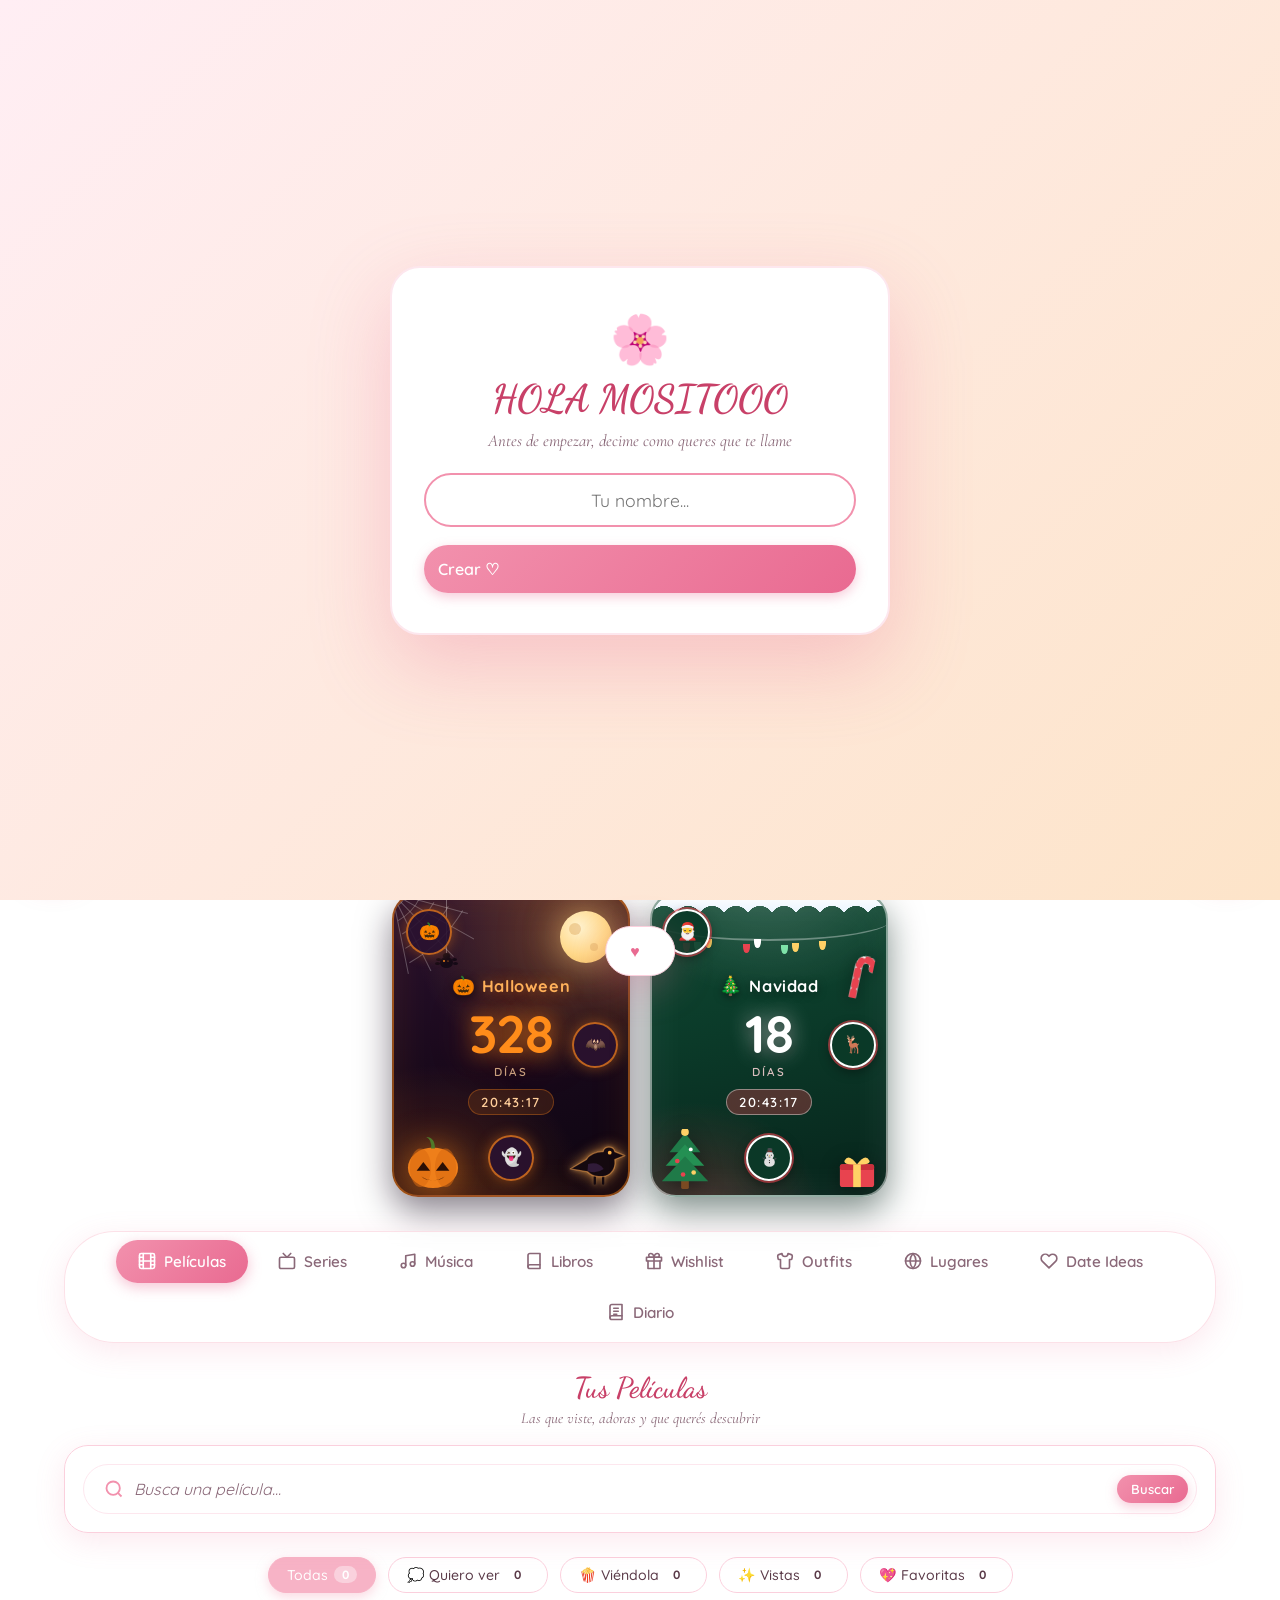
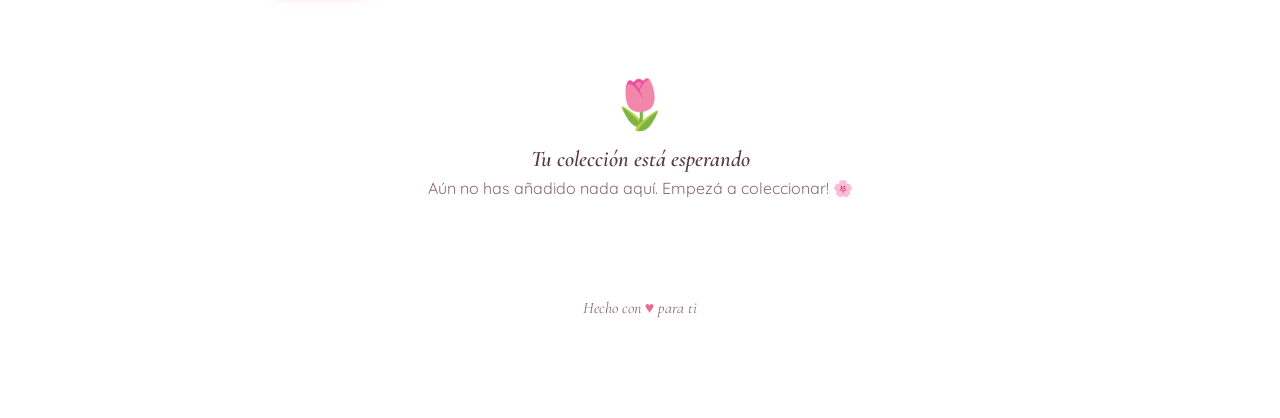
==== commit 4c0cd55e: "Contadores de Halloween y Navidad con fotitos personalizables Dos tarjetas ambientadas en el margen " ====
--- a/index.html
+++ b/index.html
@@ -24,8 +24,6 @@
   }catch(e){}
 </script>
 
-<!-- Spotify Web Playback SDK -->
-<script src="https://sdk.scdn.co/spotify-player.js"></script>
 </head>
 <body>
 
@@ -147,11 +145,117 @@
       <div class="profile-actions">
         <button class="btn ghost small" id="openStickersBtn">🎀 Sticker Book <span class="stickers-count-badge" id="stickersCount">0/15</span></button>
         <button class="btn ghost small" id="openRouletteBtn">🎡 Ruleta de indecisión</button>
+        <button class="btn ghost small" id="openFriendsBtn">👯‍♀️ Amigos</button>
       </div>
     </div>
   </header>
 
   <div class="stats" id="stats"></div>
+
+  <!-- ===== Contadores de Halloween y Navidad ===== -->
+  <div class="holiday-counters" id="holidayCounters">
+
+    <!-- ---------- HALLOWEEN ---------- -->
+    <div class="holi-card holi-hw" id="holiHw">
+      <div class="holi-bg" aria-hidden="true">
+        <span class="hw-moon"></span>
+        <svg class="hw-web" viewBox="0 0 80 80" aria-hidden="true">
+          <g fill="none" stroke="rgba(255,255,255,.35)" stroke-width="1">
+            <path d="M0 0 L80 45 M0 0 L60 62 M0 0 L38 76 M0 0 L74 20 M0 0 L16 79"/>
+            <path d="M14 2 Q10 10 3 14"/>
+            <path d="M27 5 Q20 19 6 27"/>
+            <path d="M41 9 Q30 29 10 40"/>
+            <path d="M55 13 Q40 39 13 54"/>
+            <path d="M69 17 Q50 49 17 68"/>
+          </g>
+        </svg>
+        <span class="hw-spider"><i></i></span>
+        <span class="hw-bat b1"></span>
+        <span class="hw-bat b2"></span>
+        <span class="hw-bat b3"></span>
+        <svg class="hw-pumpkin" viewBox="0 0 64 56" aria-hidden="true">
+          <ellipse cx="32" cy="34" rx="26" ry="21" fill="#ef7f1a"/>
+          <ellipse cx="19" cy="34" rx="11" ry="20" fill="#d96a10" opacity=".55"/>
+          <ellipse cx="45" cy="34" rx="11" ry="20" fill="#d96a10" opacity=".55"/>
+          <path d="M30 14 q1 -9 -5 -12 q9 0 9 12z" fill="#4e7a2a"/>
+          <path d="M22 28 l7 9 -14 0z" fill="#2a0f05"/>
+          <path d="M42 28 l-7 9 14 0z" fill="#2a0f05"/>
+          <path d="M20 43 q12 8 24 0 q-4 4 -12 4 q-8 0 -12 -4z" fill="#2a0f05"/>
+        </svg>
+        <svg class="hw-crow" viewBox="0 0 52 40" aria-hidden="true">
+          <path d="M24 31 v6 M31.5 31 v6" stroke="#14090f" stroke-width="2.1" stroke-linecap="round" fill="none"/>
+          <path d="M51 12 L42 8.5 C41 3.2 32.6 2.8 31.5 8.5 C26 8 19 11 16.5 15.5
+                   L2 24 L17.5 26.5 C22 31.6 32 32.6 38 28 C41.6 25 42.6 20 42 15.5 Z"
+                fill="#14090f" stroke="rgba(255,168,80,.5)" stroke-width="1.1" stroke-linejoin="round"/>
+          <path d="M18 19.5 q9.5 -2.5 14 4.5 q-7 5 -14.5 1.5z" fill="#301b38"/>
+          <circle cx="37.4" cy="9.4" r="1.7" fill="#ffb347"/>
+        </svg>
+      </div>
+
+      <div class="holi-inner">
+        <div class="holi-head">
+          <span class="holi-emoji">🎃</span>
+          <span class="holi-name">Halloween</span>
+        </div>
+        <div class="holi-count" id="hwCount"></div>
+        <div class="holi-photos" data-fest="hw">
+          <button class="holi-photo" data-fest="hw" data-slot="0" title="Poner una foto">🎃</button>
+          <button class="holi-photo" data-fest="hw" data-slot="1" title="Poner una foto">🦇</button>
+          <button class="holi-photo" data-fest="hw" data-slot="2" title="Poner una foto">👻</button>
+        </div>
+      </div>
+    </div>
+
+    <!-- ---------- NAVIDAD ---------- -->
+    <div class="holi-card holi-xmas" id="holiXmas">
+      <div class="holi-bg" aria-hidden="true">
+        <span class="xm-snowcap"></span>
+        <span class="xm-lights"></span>
+        <span class="xm-snow s1"></span><span class="xm-snow s2"></span>
+        <span class="xm-snow s3"></span><span class="xm-snow s4"></span>
+        <span class="xm-snow s5"></span><span class="xm-snow s6"></span>
+        <span class="xm-snow s7"></span><span class="xm-snow s8"></span>
+        <svg class="xm-tree" viewBox="0 0 56 64" aria-hidden="true">
+          <rect x="24" y="52" width="8" height="10" rx="1.5" fill="#7a4a22"/>
+          <path d="M28 4 L44 24 L12 24z" fill="#1f7a48"/>
+          <path d="M28 16 L48 38 L8 38z" fill="#249053"/>
+          <path d="M28 28 L52 54 L4 54z" fill="#1f7a48"/>
+          <circle cx="28" cy="3" r="4" fill="#ffd166"/>
+          <circle cx="20" cy="33" r="2.4" fill="#e8434f"/>
+          <circle cx="37" cy="45" r="2.4" fill="#ffd166"/>
+          <circle cx="26" cy="47" r="2.4" fill="#e8434f"/>
+          <circle cx="34" cy="21" r="2" fill="#fff"/>
+        </svg>
+        <svg class="xm-cane" viewBox="0 0 26 54" aria-hidden="true">
+          <path d="M9 52 L9 20 q0 -11 8 -11 q8 0 8 9" fill="none" stroke="#fff" stroke-width="8" stroke-linecap="round"/>
+          <path d="M9 52 L9 20 q0 -11 8 -11 q8 0 8 9" fill="none" stroke="#e8434f" stroke-width="8"
+                stroke-linecap="round" stroke-dasharray="5 7"/>
+        </svg>
+        <svg class="xm-gift" viewBox="0 0 44 40" aria-hidden="true">
+          <rect x="4" y="14" width="36" height="24" rx="3" fill="#e8434f"/>
+          <rect x="4" y="14" width="36" height="6" rx="2" fill="#c9303c"/>
+          <rect x="18" y="14" width="8" height="24" fill="#ffd166"/>
+          <path d="M22 14 q-9 -12 -13 -4 q-2 5 13 4z" fill="#ffd166"/>
+          <path d="M22 14 q9 -12 13 -4 q2 5 -13 4z" fill="#ffd166"/>
+        </svg>
+      </div>
+
+      <div class="holi-inner">
+        <div class="holi-head">
+          <span class="holi-emoji">🎄</span>
+          <span class="holi-name">Navidad</span>
+        </div>
+        <div class="holi-count" id="xmasCount"></div>
+        <div class="holi-photos" data-fest="xmas">
+          <button class="holi-photo" data-fest="xmas" data-slot="0" title="Poner una foto">🎅</button>
+          <button class="holi-photo" data-fest="xmas" data-slot="1" title="Poner una foto">🦌</button>
+          <button class="holi-photo" data-fest="xmas" data-slot="2" title="Poner una foto">⛄</button>
+        </div>
+      </div>
+    </div>
+
+  </div>
+
 
   <!-- ===== Tabs de categoría ===== -->
   <div class="category-tabs">
@@ -526,22 +630,14 @@
       <input type="text" id="setTmdb" placeholder="Pégala aquí..."/>
     </div>
     <div class="form-row">
-      <label>Spotify Client ID 🎵</label>
-      <input type="text" id="setSpotifyId" placeholder="Pégalo desde developer.spotify.com"/>
-      <small>Necesitas Spotify Premium y una app registrada en developer.spotify.com.<br>
-      <strong>En "Redirect URIs" del dashboard de Spotify, agregá EXACTAMENTE esta URL:</strong></small>
-      <div class="redirect-uri-display" id="redirectUriDisplay">cargando...</div>
-      <small>Si tu Spotify te dice "redirect_uri: Not matching configuration", es porque la URL del dashboard no coincide. Copiá la de arriba tal cual.</small>
-    </div>
-    <div class="form-row">
-      <label>Lista de origen para canciones random 🎵</label>
-      <div style="display:flex;gap:6px;align-items:center;">
-        <select id="setSpotifyPlaylist" style="flex:1;">
-          <option value="liked">❤️ Mis canciones que me gustan</option>
-        </select>
-        <button type="button" class="btn ghost small" id="refreshPlaylistsBtn" title="Recargar listas">↻</button>
-      </div>
-      <small>De aquí saca las canciones random. Tocá ↻ para recargar tus playlists.</small>
+      <label>☁️ Nube para amigos · URL del proyecto</label>
+      <input type="text" id="setSbUrl" placeholder="https://xxxxx.supabase.co"/>
+      <small>De Supabase → Settings → API → <b>Project URL</b></small>
+    </div>
+    <div class="form-row">
+      <label>☁️ Nube para amigos · Clave pública</label>
+      <input type="text" id="setSbKey" placeholder="eyJhbGciOi..."/>
+      <small>De Supabase → Settings → API → <b>anon public</b>. Antes pegá el archivo <b>supabase-setup.sql</b> en el SQL Editor.</small>
     </div>
     <div class="form-row">
       <label>Cerebrito de My Melody 🎀</label>
@@ -642,6 +738,78 @@
     <div class="modal-actions">
       <button class="btn ghost" id="profCancel">Cancelar</button>
       <button class="btn" id="profSave">Guardar ♡</button>
+    </div>
+  </div>
+</div>
+
+<!-- ===== Modal: Amigos ===== -->
+<div class="modal-bg" id="friendsModal" aria-hidden="true">
+  <div class="modal modal-friends" role="dialog">
+    <button class="modal-close" id="friendsClose" aria-label="Cerrar">✕</button>
+    <h2>Tus Amigos 👯‍♀️</h2>
+
+    <!-- Aún sin código -->
+    <div id="friendsSetup">
+      <p class="friends-intro">
+        Creá tu código personal para que tus amigos puedan ver tu rinconcito,
+        y vos el de ellos ✨
+      </p>
+      <div id="cloudNotConfigured" class="friends-warn">
+        Primero configurá la nube en <b>⚙️ Ajustes</b> (pegá la URL y la clave de Supabase).
+        <br><small>Está todo explicado en el archivo <b>supabase-setup.sql</b> del proyecto.</small>
+      </div>
+      <button class="btn" id="createCodeBtn" style="width:100%;padding:13px;margin-top:12px;">✨ Crear mi código</button>
+    </div>
+
+    <!-- Ya tiene código -->
+    <div id="friendsActive" style="display:none;">
+      <div class="my-code-box">
+        <div class="my-code-label">Tu código ♡</div>
+        <div class="my-code" id="myCodeDisplay">—</div>
+        <button class="btn ghost small" id="copyCodeBtn">📋 Copiar</button>
+        <div class="cloud-status">☁️ <span id="cloudStatus">listo</span> · <button class="link-btn" id="syncNowBtn">sincronizar ahora</button></div>
+      </div>
+
+      <div class="form-row" style="margin-top:16px;">
+        <label>Agregar un amigo por su código</label>
+        <div class="add-friend-row">
+          <input type="text" id="friendCodeInput" placeholder="ej: cari#4821" autocomplete="off"/>
+          <button class="btn small" id="addFriendBtn">Agregar</button>
+        </div>
+      </div>
+
+      <div class="friends-list" id="friendsList"></div>
+
+      <p class="friends-note">
+        🔒 Tu <b>diario</b> siempre queda privado, nunca se comparte.
+      </p>
+    </div>
+  </div>
+</div>
+
+<!-- ===== Modal: Perfil de un amigo ===== -->
+<div class="modal-bg" id="friendProfileModal" aria-hidden="true">
+  <div class="modal modal-friend-profile" role="dialog">
+    <button class="modal-close" id="fpClose" aria-label="Cerrar">✕</button>
+    <div id="fpBody"></div>
+  </div>
+</div>
+
+<!-- ===== Modal: foto de festividad ===== -->
+<div class="modal-bg" id="holiPhotoModal" aria-hidden="true">
+  <div class="modal modal-small" role="dialog">
+    <button class="modal-close" id="holiPhotoClose" aria-label="Cerrar">✕</button>
+    <div class="confirm-icon" id="holiPhotoIcon">🎃</div>
+    <h2 id="holiPhotoTitle">Tu fotito</h2>
+    <div class="holi-preview" id="holiPreview"></div>
+    <div class="image-controls" style="margin-top:12px;">
+      <button type="button" class="btn ghost small" id="holiUploadBtn">📷 Subir foto</button>
+      <input type="file" id="holiUploadInput" accept="image/*" style="display:none"/>
+      <input type="text" id="holiUrlInput" placeholder="O pega una URL..."/>
+    </div>
+    <div class="modal-actions confirm-actions">
+      <button class="btn ghost" id="holiRemoveBtn">Quitar</button>
+      <button class="btn" id="holiSaveBtn">Listo ♡</button>
     </div>
   </div>
 </div>
@@ -717,60 +885,19 @@
   </div>
 </div>
 
-<!-- ===== Reproductor de música ===== -->
-<audio id="bgMusic" src="bg-music.mp3" loop preload="none"></audio>
-<div class="music-widget" id="musicWidget" title="Música">
-  <!-- Modo Spotify desconectado: botón conectar -->
-  <button class="spotify-connect-btn" id="spotifyConnectBtn" aria-label="Conectar con Spotify">
-    <svg width="16" height="16" viewBox="0 0 24 24" fill="currentColor"><path d="M12 0C5.4 0 0 5.4 0 12s5.4 12 12 12 12-5.4 12-12S18.66 0 12 0zm5.521 17.34c-.24.359-.66.48-1.021.24-2.82-1.74-6.36-2.101-10.561-1.141-.418.122-.779-.179-.899-.539-.12-.421.18-.78.54-.9 4.56-1.021 8.52-.6 11.64 1.32.42.18.479.659.301 1.02zm1.44-3.3c-.301.42-.841.6-1.262.3-3.239-1.98-8.159-2.58-11.939-1.38-.479.12-1.02-.12-1.14-.6-.12-.48.12-1.021.6-1.141C9.6 9.9 15 10.561 18.72 12.84c.361.181.54.78.241 1.2zm.12-3.36C15.24 8.4 8.82 8.16 5.16 9.301c-.6.179-1.2-.181-1.38-.721-.18-.601.18-1.2.72-1.381 4.26-1.26 11.28-1.02 15.721 1.621.539.3.719 1.02.42 1.56-.299.421-1.02.599-1.559.3z"/></svg>
-    <span>Conectar Spotify</span>
-  </button>
-
-  <!-- Album cover (gira cuando suena) -->
-  <div class="music-cover" id="musicCover" title="Canción actual">
-    <img id="musicCoverImg" alt=""/>
-    <svg class="music-cover-default" width="16" height="16" viewBox="0 0 24 24" fill="currentColor"><path d="M9 18V5l12-2v13"/><circle cx="6" cy="18" r="3"/><circle cx="18" cy="16" r="3"/></svg>
-  </div>
-
-  <!-- Anterior -->
-  <button class="music-prev" id="musicPrev" aria-label="Anterior" title="Canción anterior">
-    <svg width="12" height="12" viewBox="0 0 24 24" fill="currentColor"><path d="M6 6h2v12H6zM9.5 12l8.5 6V6z"/></svg>
-  </button>
-
-  <!-- Play/Pause -->
-  <button class="music-toggle" id="musicToggle" aria-label="Reproducir música">
-    <svg class="music-icon-play" width="14" height="14" viewBox="0 0 24 24" fill="currentColor"><path d="M8 5v14l11-7z"/></svg>
-    <svg class="music-icon-pause" width="14" height="14" viewBox="0 0 24 24" fill="currentColor"><path d="M6 4h4v16H6zM14 4h4v16h-4z"/></svg>
-  </button>
-
-  <!-- Siguiente (random) -->
-  <button class="music-skip" id="musicSkip" aria-label="Siguiente canción" title="Otra canción random">
-    <svg width="12" height="12" viewBox="0 0 24 24" fill="currentColor"><path d="M6 18l8.5-6L6 6v12zM16 6v12h2V6h-2z"/></svg>
-  </button>
-
-  <!-- Volumen -->
-  <input type="range" class="music-volume" id="musicVolume" min="0" max="100" value="40" aria-label="Volumen"/>
-
-  <!-- Visualizador de barras -->
-  <div class="music-bars" aria-hidden="true">
-    <span></span><span></span><span></span>
-  </div>
-
-  <!-- Barra de progreso -->
-  <div class="music-progress-wrap" id="musicProgressWrap" aria-hidden="true">
-    <div class="music-progress-fill" id="musicProgressFill"></div>
-  </div>
-</div>
-
-<!-- ===== Popup "Reproduciendo ahora" (clickeable → abre en Spotify) ===== -->
-<a class="now-playing" id="nowPlaying" aria-live="polite" target="_blank" rel="noopener" href="#">
-  <div class="now-playing-cover"><img id="nowPlayingCover" alt=""/></div>
-  <div class="now-playing-info">
-    <div class="now-playing-label">♪ Reproduciendo</div>
-    <div class="now-playing-title" id="nowPlayingTitle"></div>
-    <div class="now-playing-artist" id="nowPlayingArtist"></div>
-  </div>
+<!-- ===== Botón al buscador de Letras ===== -->
+<a href="letras-buscador.html" class="letras-player-btn" id="letrasPlayerBtn" title="Buscador de letras sincronizadas">
+  <span class="lpb-icon">
+    <svg width="17" height="17" viewBox="0 0 24 24" fill="currentColor"><path d="M9 18V5l12-2v13"/><circle cx="6" cy="18" r="3"/><circle cx="18" cy="16" r="3"/></svg>
+  </span>
+  <span class="lpb-text">Letras</span>
+  <span class="lpb-waves" aria-hidden="true"><i></i><i></i><i></i></span>
 </a>
+
+<!-- Cortina de transición entre páginas -->
+<div class="page-transition" id="pageTransition" aria-hidden="true">
+  <div class="pt-note">♪</div>
+</div>
 
 <!-- ===== My Melody compañera animada =====
      Para cambiar la imagen, simplemente reemplazá "mymelody.png"
--- a/styles.css
+++ b/styles.css
@@ -729,335 +729,104 @@
   font-size:0.95rem;margin-bottom:18px;
 }
 
-/* ===== Reproductor de música de fondo ===== */
-.music-widget{
+/* ===== Botón al buscador de Letras (donde estaba el reproductor) ===== */
+.letras-player-btn{
   position:fixed;
   left:24px;
   bottom:100px;
-  display:flex;
+  z-index:49;
+  display:inline-flex;
   align-items:center;
   gap:10px;
-  background:var(--surface);
-  padding:6px 14px 6px 6px;
+  text-decoration:none;
+  background:linear-gradient(135deg,var(--pink-400),var(--pink-500));
+  color:#fff;
+  padding:9px 18px 9px 9px;
   border-radius:50px;
-  box-shadow:var(--shadow);
-  border:1.5px solid var(--pink-200);
-  z-index:49;
-  transition:transform 0.2s ease;
-}
-.music-widget:hover{transform:translateY(-2px);}
-.music-widget.playing{
-  border-color:var(--pink-400);
-}
-.music-toggle{
-  background:linear-gradient(135deg,var(--pink-300),var(--pink-500));
-  border:none;
-  width:34px;height:34px;
+  border:2px solid rgba(255,255,255,.55);
+  box-shadow:0 6px 20px rgba(232,106,145,.42);
+  font-family:'Quicksand',sans-serif;
+  font-weight:700;
+  font-size:.9rem;
+  transition:transform .25s cubic-bezier(.4,1.4,.5,1), box-shadow .25s ease;
+}
+.letras-player-btn:hover{
+  transform:translateY(-3px) scale(1.03);
+  box-shadow:0 12px 28px rgba(232,106,145,.58);
+}
+.letras-player-btn:active{ transform:translateY(-1px) scale(.99); }
+
+.lpb-icon{
+  width:32px;height:32px;flex-shrink:0;
   border-radius:50%;
-  color:white;
-  cursor:pointer;
+  background:rgba(255,255,255,.9);
+  color:var(--pink-500);
   display:flex;align-items:center;justify-content:center;
-  box-shadow:0 2px 8px rgba(232,106,145,0.3);
-  flex-shrink:0;
-  transition:transform 0.2s ease;
-}
-.music-toggle:hover{transform:scale(1.08);}
-.music-toggle .music-icon-pause{display:none;}
-.music-widget.playing .music-toggle .music-icon-play{display:none;}
-.music-widget.playing .music-toggle .music-icon-pause{display:block;}
-
-/* Botones extra (skip, prev, like): solo modo Spotify */
-.music-skip, .music-prev, .music-like{
-  background:rgba(232,106,145,0.1);
-  border:none;
-  width:28px;height:28px;
-  border-radius:50%;
-  color:var(--rose);
-  cursor:pointer;
-  display:none;
-  align-items:center;justify-content:center;
-  flex-shrink:0;
-  transition:all 0.2s ease;
-  padding:0;
-}
-.music-skip:hover, .music-prev:hover, .music-like:hover{background:var(--pink-200);transform:scale(1.08);}
-.music-widget.spotify-mode .music-skip,
-.music-widget.spotify-mode .music-prev,
-.music-widget.spotify-mode .music-like{display:flex;}
-
-.music-like .heart-filled{display:none;}
-.music-like.liked{background:var(--pink-300);color:var(--rose);}
-.music-like.liked .heart-outline{display:none;}
-.music-like.liked .heart-filled{display:block;color:var(--rose);animation:heart-pop 0.4s ease;}
-@keyframes heart-pop{
-  0%{transform:scale(0.5);}
-  60%{transform:scale(1.4);}
-  100%{transform:scale(1);}
-}
-
-/* Album cover (gira cuando suena) */
-.music-cover{
-  width:32px;height:32px;
-  border-radius:50%;
-  overflow:hidden;
-  background:linear-gradient(135deg,var(--pink-200),var(--pink-300));
-  flex-shrink:0;
+  box-shadow:0 2px 8px rgba(0,0,0,.12);
+  animation:lpb-pulse 2.6s ease-in-out infinite;
+}
+@keyframes lpb-pulse{
+  0%,100%{ transform:scale(1); }
+  50%{ transform:scale(1.09); }
+}
+.lpb-text{ letter-spacing:.01em; }
+
+/* barritas tipo ecualizador */
+.lpb-waves{
+  display:flex;align-items:flex-end;gap:2.5px;height:14px;flex-shrink:0;
+}
+.lpb-waves i{
+  width:3px;border-radius:2px;background:rgba(255,255,255,.9);
+  animation:lpb-bar .9s ease-in-out infinite;
+}
+.lpb-waves i:nth-child(2){ animation-delay:.18s; }
+.lpb-waves i:nth-child(3){ animation-delay:.36s; }
+@keyframes lpb-bar{
+  0%,100%{ height:4px; }
+  50%{ height:14px; }
+}
+
+@media (max-width:600px){
+  .letras-player-btn{
+    left:16px; bottom:90px;
+    padding:7px 14px 7px 7px;
+    font-size:.82rem;
+  }
+  .lpb-icon{ width:28px;height:28px; }
+  .lpb-waves{ display:none; }
+}
+
+/* ===== Cortina de transición entre páginas ===== */
+.page-transition{
+  position:fixed;
+  inset:0;
+  z-index:9999;
+  pointer-events:none;
+  background:radial-gradient(circle at var(--tx,50%) var(--ty,50%), #2a2230 0%, #05050a 70%);
+  clip-path:circle(0px at var(--tx,50%) var(--ty,50%));
+  transition:clip-path .62s cubic-bezier(.66,0,.34,1);
   display:flex;align-items:center;justify-content:center;
-  color:white;
-  position:relative;
-}
-.music-cover img{
-  width:100%;height:100%;
-  object-fit:cover;
-  display:none;
-}
-.music-cover.has-image img{display:block;}
-.music-cover.has-image .music-cover-default{display:none;}
-.music-widget.playing .music-cover.has-image img{
-  animation:cover-spin-widget 10s linear infinite;
-}
-@keyframes cover-spin-widget{
-  to{transform:rotate(360deg);}
-}
-
-/* Visualizador de barras (solo cuando suena en Spotify) */
-.music-bars{
-  display:none;
-  gap:2px;
-  align-items:flex-end;
-  height:16px;
-  flex-shrink:0;
-  margin-left:2px;
-}
-.music-widget.spotify-mode.playing .music-bars{display:flex;}
-.music-bars span{
-  width:3px;
-  background:var(--pink-500);
-  border-radius:2px;
-  animation:bars-pulse 0.7s ease-in-out infinite;
-}
-.music-bars span:nth-child(2){animation-delay:0.2s;}
-.music-bars span:nth-child(3){animation-delay:0.4s;}
-@keyframes bars-pulse{
-  0%,100%{height:3px;}
-  50%{height:14px;}
-}
-
-/* Barra de progreso */
-.music-widget{padding-bottom:9px;}
-.music-progress-wrap{
-  display:none;
-  position:absolute;
-  bottom:4px;
-  left:14px;
-  right:14px;
-  height:3px;
-  background:var(--pink-100);
-  border-radius:2px;
-  overflow:hidden;
-}
-.music-widget.spotify-mode .music-progress-wrap{display:block;}
-.music-progress-fill{
-  height:100%;
-  background:linear-gradient(90deg,var(--pink-400),var(--pink-500));
-  width:0%;
-  border-radius:2px;
-  transition:width 0.5s linear;
-}
-
-/* Botón "Conectar Spotify" */
-.spotify-connect-btn{
-  display:none;
-  background:linear-gradient(135deg,#1db954,#1ed760);
-  border:none;
-  color:white;
-  padding:8px 14px;
-  border-radius:30px;
-  font-family:inherit;font-size:0.85rem;font-weight:600;
-  cursor:pointer;
-  align-items:center;gap:8px;
-  transition:transform 0.2s ease, box-shadow 0.2s ease;
-  box-shadow:0 2px 8px rgba(29,185,84,0.35);
-}
-.spotify-connect-btn:hover{transform:translateY(-1px);box-shadow:0 4px 12px rgba(29,185,84,0.5);}
-.music-widget.spotify-needs-auth .spotify-connect-btn{display:inline-flex;}
-.music-widget.spotify-needs-auth .music-toggle,
-.music-widget.spotify-needs-auth .music-skip,
-.music-widget.spotify-needs-auth .music-volume,
-.music-widget.spotify-needs-auth .music-note-icon{display:none;}
-
-/* Indicador "Conectando..." */
-.music-widget.spotify-connecting .spotify-connect-btn{
-  opacity:0.7;
-  pointer-events:none;
-}
-.music-widget.spotify-connecting .spotify-connect-btn span::after{
-  content:' ...';
-}
-
-/* ===== Caja con el redirect URI de Spotify ===== */
-.redirect-uri-display{
-  background:var(--pink-50);
-  border:1.5px dashed var(--pink-300);
-  border-radius:10px;
-  padding:8px 12px;
-  font-family:'Courier New', monospace;
-  font-size:0.85rem;
-  color:var(--rose);
-  margin:6px 0;
-  word-break:break-all;
-  user-select:all;
-  cursor:text;
-}
-
-/* ===== Popup "Reproduciendo ahora" ===== */
-.now-playing{
-  position:fixed;
-  bottom:24px;
-  left:50%;
-  transform:translateX(-50%) translateY(120px);
-  background:linear-gradient(135deg,rgba(255,255,255,0.97),rgba(253,231,238,0.95));
-  backdrop-filter:blur(10px);
-  border:1.5px solid var(--pink-200);
-  border-radius:60px;
-  padding:10px 22px 10px 10px;
-  box-shadow:0 12px 40px rgba(232,106,145,0.3);
-  display:flex;
-  align-items:center;
-  gap:12px;
+}
+.page-transition.on{
+  clip-path:circle(160% at var(--tx,50%) var(--ty,50%));
+  pointer-events:auto;
+}
+.pt-note{
+  font-size:3rem;
+  color:rgba(255,255,255,.92);
   opacity:0;
-  transition:transform 0.5s cubic-bezier(.5,1.6,.4,1), opacity 0.4s ease, box-shadow 0.2s ease;
-  z-index:55;
-  max-width:340px;
-  pointer-events:none;
-  text-decoration:none;
-  color:inherit;
-}
-.now-playing.show{
+  transform:scale(.3);
+  transition:opacity .35s ease .18s, transform .55s cubic-bezier(.3,1.5,.5,1) .18s;
+  text-shadow:0 0 34px rgba(255,255,255,.45);
+}
+.page-transition.on .pt-note{
   opacity:1;
-  transform:translateX(-50%) translateY(0);
-  pointer-events:auto;
-}
-.now-playing:hover{
-  box-shadow:0 16px 50px rgba(232,106,145,0.5);
-  transform:translateX(-50%) translateY(-3px);
-}
-.now-playing-cover{
-  width:44px;height:44px;
-  border-radius:50%;
-  overflow:hidden;
-  background:var(--pink-100);
-  flex-shrink:0;
-  animation:cover-spin 8s linear infinite;
-  animation-play-state:paused;
-}
-.now-playing.show .now-playing-cover{
-  animation-play-state:running;
-}
-.now-playing-cover img{
-  width:100%;height:100%;object-fit:cover;display:block;
-}
-@keyframes cover-spin{
-  to{transform:rotate(360deg);}
-}
-.now-playing-info{
-  display:flex;flex-direction:column;
-  min-width:0;
-  flex:1;
-}
-.now-playing-label{
-  font-family:'Cormorant Garamond',serif;
-  font-style:italic;
-  font-size:0.78rem;
-  color:var(--pink-500);
-  line-height:1;
-}
-.now-playing-title{
-  font-weight:700;
-  color:var(--text);
-  font-size:0.95rem;
-  white-space:nowrap;
-  overflow:hidden;
-  text-overflow:ellipsis;
-  margin-top:2px;
-}
-.now-playing-artist{
-  font-size:0.8rem;
-  color:var(--text-soft);
-  white-space:nowrap;
-  overflow:hidden;
-  text-overflow:ellipsis;
-}
-
-@media (max-width:600px){
-  .now-playing{
-    max-width:calc(100vw - 32px);
-    bottom:170px;
-    padding:8px 16px 8px 8px;
-  }
-  .now-playing-cover{width:38px;height:38px;}
-  .spotify-connect-btn{padding:6px 12px;font-size:0.78rem;}
-}
-.music-volume{
-  -webkit-appearance:none;
-  appearance:none;
-  width:90px;
-  height:4px;
-  background:var(--pink-100);
-  border-radius:4px;
-  outline:none;
-  cursor:pointer;
-}
-.music-volume::-webkit-slider-thumb{
-  -webkit-appearance:none;
-  width:14px;height:14px;
-  background:var(--pink-500);
-  border:2px solid white;
-  border-radius:50%;
-  cursor:pointer;
-  box-shadow:0 1px 4px rgba(232,106,145,0.4);
-}
-.music-volume::-moz-range-thumb{
-  width:14px;height:14px;
-  background:var(--pink-500);
-  border:2px solid white;
-  border-radius:50%;
-  cursor:pointer;
-}
-.music-note-icon{color:var(--pink-400);flex-shrink:0;}
-.music-widget.playing .music-note-icon{
-  color:var(--pink-500);
-  animation:music-bounce 1.5s ease-in-out infinite;
-}
-@keyframes music-bounce{
-  0%,100%{transform:translateY(0) rotate(0);}
-  25%{transform:translateY(-3px) rotate(-8deg);}
-  75%{transform:translateY(-3px) rotate(8deg);}
-}
-
-/* Notitas musicales flotando cuando suena */
-.music-widget.playing::before,
-.music-widget.playing::after{
-  content:'♪';
-  position:absolute;
-  color:var(--pink-400);
-  font-size:14px;
-  opacity:0;
-  pointer-events:none;
-}
-.music-widget.playing::before{
-  top:-12px;left:18px;
-  animation:note-float 2.2s ease-in-out infinite;
-}
-.music-widget.playing::after{
-  content:'♫';
-  top:-8px;left:30px;
-  animation:note-float 2.2s ease-in-out infinite 1.1s;
-}
-@keyframes note-float{
-  0%{transform:translateY(8px);opacity:0;}
-  20%{opacity:0.8;}
-  100%{transform:translateY(-20px);opacity:0;}
+  transform:scale(1);
+}
+@media (prefers-reduced-motion:reduce){
+  .lpb-icon,.lpb-waves i{ animation:none; }
+  .page-transition{ transition:opacity .3s ease; clip-path:none; opacity:0; }
+  .page-transition.on{ opacity:1; }
 }
 
 /* ===== My Melody compañera animada ===== */
@@ -1151,11 +920,6 @@
 
 /* En móvil, todo más compacto */
 @media (max-width:600px){
-  .music-widget{
-    left:16px;bottom:90px;
-    padding:4px 12px 4px 4px;
-  }
-  .music-volume{width:60px;}
   .melody-companion{
     right:16px;bottom:90px;
     width:78px;height:84px;
@@ -1979,9 +1743,6 @@
   background:linear-gradient(135deg, rgba(58,40,53,0.95), rgba(42,27,39,0.9));
   border-color:rgba(247,179,198,0.25);
 }
-html[data-dark="true"] .now-playing{
-  background:linear-gradient(135deg, rgba(45,28,40,0.97), rgba(36,22,32,0.95));
-}
 html[data-dark="true"] .diary-book{
   background:linear-gradient(180deg, #2a1b27 0%, #241620 100%);
   border-color:#4a3242;
@@ -2013,10 +1774,6 @@
   background:rgba(20,11,18,0.9);
   color:var(--pink-300);
 }
-html[data-dark="true"] .music-widget{
-  background:#2a1b27;
-}
-
 /* Flores y pétalos un toque más suaves para no encandilar */
 html[data-dark="true"] .corner-flower{opacity:0.32;}
 html[data-dark="true"] .petals{opacity:0.7;}
@@ -2041,11 +1798,6 @@
 html[data-dark="true"] .chat-msg.ai{
   background:#33212e;
   color:var(--text);
-}
-
-/* Caja del redirect URI (Spotify) */
-html[data-dark="true"] .redirect-uri-display{
-  background:#33212e;
 }
 
 /* Pantalla de bienvenida */
@@ -2079,3 +1831,639 @@
 @media (max-width:600px){
   .darkmode-toggle{top:12px;left:12px;width:38px;height:38px;}
 }
+
+/* ==========================================================
+   👯‍♀️ AMIGOS
+   ========================================================== */
+.modal.modal-friends{ max-width:460px; }
+
+.friends-intro{
+  text-align:center;
+  font-family:'Cormorant Garamond',serif;
+  font-style:italic;
+  color:var(--text-soft);
+  font-size:1.05rem;
+  line-height:1.5;
+  margin-bottom:12px;
+}
+.friends-warn{
+  background:var(--pink-50);
+  border:1.5px dashed var(--pink-300);
+  border-radius:14px;
+  padding:12px 14px;
+  font-size:.86rem;
+  color:var(--text);
+  line-height:1.5;
+}
+.friends-warn small{ color:var(--text-soft); }
+.friends-note{
+  margin-top:16px;
+  text-align:center;
+  font-size:.8rem;
+  color:var(--text-soft);
+  font-style:italic;
+}
+
+/* Caja del código propio */
+.my-code-box{
+  background:linear-gradient(135deg,var(--pink-100),var(--pink-50));
+  border:2px solid var(--pink-200);
+  border-radius:20px;
+  padding:16px;
+  text-align:center;
+}
+.my-code-label{
+  font-family:'Cormorant Garamond',serif;
+  font-style:italic;
+  color:var(--text-soft);
+  font-size:.9rem;
+}
+.my-code{
+  font-family:'Quicksand',sans-serif;
+  font-weight:700;
+  font-size:1.7rem;
+  color:var(--rose);
+  letter-spacing:.5px;
+  margin:4px 0 10px;
+  user-select:all;
+  word-break:break-all;
+}
+.cloud-status{
+  margin-top:10px;
+  font-size:.78rem;
+  color:var(--text-soft);
+}
+.link-btn{
+  background:none;border:none;padding:0;
+  font-family:inherit;font-size:.78rem;
+  color:var(--pink-500);
+  cursor:pointer;text-decoration:underline;
+}
+.link-btn:hover{ color:var(--rose); }
+
+/* Agregar amigo */
+.add-friend-row{
+  display:flex;gap:8px;align-items:center;
+}
+.add-friend-row input{
+  flex:1;min-width:0;
+  padding:10px 14px;
+  border:1.5px solid var(--pink-200);
+  border-radius:30px;
+  font-family:inherit;font-size:.92rem;
+  color:var(--text);background:var(--surface);
+  outline:none;
+}
+.add-friend-row input:focus{ border-color:var(--pink-400); }
+.add-friend-row .btn{ flex-shrink:0; }
+
+/* Lista de amigos */
+.friends-list{
+  margin-top:14px;
+  display:flex;flex-direction:column;gap:8px;
+  max-height:38vh;overflow-y:auto;
+}
+.friends-list::-webkit-scrollbar{ width:8px; }
+.friends-list::-webkit-scrollbar-thumb{ background:var(--pink-200);border-radius:10px; }
+.friends-empty{
+  text-align:center;
+  color:var(--text-soft);
+  font-family:'Cormorant Garamond',serif;
+  font-style:italic;
+  padding:20px 10px;
+  line-height:1.7;
+}
+.friend-row{
+  display:flex;align-items:center;gap:10px;
+  background:var(--surface);
+  border:1.5px solid var(--pink-100);
+  border-radius:16px;
+  padding:10px 12px;
+  transition:all .2s ease;
+}
+.friend-row:hover{
+  border-color:var(--pink-300);
+  box-shadow:0 4px 12px rgba(232,106,145,.15);
+}
+.friend-av{
+  width:38px;height:38px;border-radius:50%;
+  background:linear-gradient(135deg,var(--pink-200),var(--pink-300));
+  display:flex;align-items:center;justify-content:center;
+  font-size:1.1rem;flex-shrink:0;
+}
+.friend-info{ flex:1;min-width:0; }
+.friend-name{
+  font-weight:700;color:var(--text);font-size:.95rem;
+  white-space:nowrap;overflow:hidden;text-overflow:ellipsis;
+}
+.friend-code{
+  font-size:.78rem;color:var(--text-soft);
+  white-space:nowrap;overflow:hidden;text-overflow:ellipsis;
+}
+.friend-open{
+  background:linear-gradient(135deg,var(--pink-400),var(--pink-500));
+  color:#fff;border:none;border-radius:30px;
+  padding:7px 14px;font-family:inherit;font-weight:700;font-size:.82rem;
+  cursor:pointer;flex-shrink:0;
+  transition:transform .2s ease;
+}
+.friend-open:hover{ transform:translateY(-1px); }
+.friend-del{
+  background:var(--pink-50);border:none;
+  width:28px;height:28px;border-radius:50%;
+  color:var(--text-soft);cursor:pointer;flex-shrink:0;
+  font-size:.85rem;
+  transition:all .2s ease;
+}
+.friend-del:hover{ background:var(--pink-200);color:var(--rose); }
+
+/* ===== Perfil de un amigo ===== */
+.modal.modal-friend-profile{
+  max-width:820px;
+  padding:0;
+  overflow:hidden;
+}
+#fpBody{
+  max-height:88vh;
+  overflow-y:auto;
+  padding-bottom:24px;
+}
+#fpBody::-webkit-scrollbar{ width:8px; }
+#fpBody::-webkit-scrollbar-thumb{ background:var(--pink-200);border-radius:10px; }
+
+.fp-banner{
+  width:100%;height:150px;
+  background:linear-gradient(135deg,var(--pink-200),var(--pink-300),var(--gold-soft));
+  background-size:cover;background-position:center;
+}
+.fp-avatar-wrap{
+  display:flex;justify-content:center;
+  margin-top:-58px;position:relative;z-index:2;
+}
+.fp-avatar{
+  width:110px;height:110px;border-radius:50%;
+  background:var(--surface);
+  border:5px solid var(--surface);
+  box-shadow:0 8px 24px rgba(232,106,145,.3);
+  display:flex;align-items:center;justify-content:center;
+  font-size:2.8rem;overflow:hidden;
+}
+.fp-avatar img{ width:100%;height:100%;object-fit:cover; }
+.fp-head{ text-align:center;padding:12px 24px 0; }
+.fp-head h3{
+  font-family:'Dancing Script',cursive;
+  font-size:2.2rem;font-weight:700;
+  color:var(--rose);line-height:1.1;
+}
+.fp-code{
+  font-size:.85rem;color:var(--text-soft);
+  font-weight:600;margin-top:2px;
+}
+.fp-bio{
+  font-family:'Cormorant Garamond',serif;
+  font-style:italic;color:var(--text-soft);
+  font-size:1.02rem;margin:8px auto 0;
+  max-width:480px;line-height:1.45;
+  white-space:pre-wrap;
+}
+.fp-stats{
+  display:flex;justify-content:center;gap:18px;
+  margin-top:12px;font-size:.88rem;color:var(--text-soft);
+}
+.fp-stats b{ color:var(--rose);font-size:1.05rem; }
+
+.fp-tabs{
+  display:flex;flex-wrap:wrap;gap:7px;justify-content:center;
+  margin:18px 20px 14px;
+}
+.fp-tab{
+  background:var(--surface);
+  border:1.5px solid var(--pink-200);
+  border-radius:30px;
+  padding:7px 14px;
+  font-family:inherit;font-weight:600;font-size:.82rem;
+  color:var(--text);cursor:pointer;
+  transition:all .2s ease;
+}
+.fp-tab:hover{ background:var(--pink-50); }
+.fp-tab.active{
+  background:var(--pink-300);color:#fff;border-color:var(--pink-300);
+}
+.fp-count{
+  background:rgba(255,255,255,.45);
+  border-radius:20px;padding:1px 7px;
+  font-size:.72rem;font-weight:700;
+}
+.fp-grid{ display:none;padding:0 20px; }
+.fp-grid.active{ display:grid; }
+.fp-grid .item-card{ cursor:default; }
+.fp-grid .item-card:hover{ transform:none; }
+
+@media (max-width:600px){
+  .fp-banner{ height:110px; }
+  .fp-avatar{ width:86px;height:86px; }
+  .fp-avatar-wrap{ margin-top:-46px; }
+  .fp-head h3{ font-size:1.7rem; }
+  .fp-grid{ padding:0 12px; }
+}
+
+/* Modo oscuro */
+html[data-dark="true"] .add-friend-row input{ background:#33212e;color:var(--text); }
+html[data-dark="true"] .my-code-box{
+  background:linear-gradient(135deg,#3a2836,#2f1f2b);
+}
+html[data-dark="true"] .friend-row{ background:#2f1f2b; }
+
+/* ============================================================
+   CONTADORES DE HALLOWEEN Y NAVIDAD
+   ============================================================ */
+.holiday-counters{
+  display:flex;
+  flex-wrap:wrap;
+  gap:20px;
+  justify-content:center;
+  margin:0 0 34px;
+}
+
+.holi-card{
+  position:relative;
+  width:238px;
+  height:304px;
+  border-radius:26px;
+  overflow:hidden;
+  flex:0 0 auto;
+  isolation:isolate;
+  transition:transform .35s cubic-bezier(.4,1.4,.5,1), box-shadow .35s ease;
+}
+.holi-card:hover{ transform:translateY(-5px) rotate(-.6deg); }
+
+.holi-bg{ position:absolute; inset:0; z-index:1; overflow:hidden; }
+.holi-inner{
+  position:relative; z-index:3;
+  height:100%;
+  display:flex; flex-direction:column;
+  align-items:center; justify-content:center;
+  padding:18px 14px;
+  text-align:center;
+}
+
+.holi-head{
+  display:flex; align-items:center; gap:7px;
+  margin-bottom:10px;
+}
+.holi-emoji{ font-size:1.15rem; filter:drop-shadow(0 2px 4px rgba(0,0,0,.5)); }
+.holi-name{
+  font-family:'Quicksand',sans-serif;
+  font-weight:700;
+  font-size:1.02rem;
+  letter-spacing:.6px;
+}
+
+/* --- numeros --- */
+.holi-count{ display:flex; flex-direction:column; align-items:center; gap:2px; }
+.holi-days{
+  font-family:'Quicksand',sans-serif;
+  font-weight:700;
+  font-size:3.3rem;
+  line-height:1;
+  letter-spacing:-1px;
+}
+.holi-days-label{
+  font-family:'Quicksand',sans-serif;
+  font-size:.72rem;
+  font-weight:600;
+  letter-spacing:2.4px;
+  text-transform:uppercase;
+  opacity:.85;
+  margin-top:2px;
+}
+.holi-clock{
+  font-family:'Quicksand',sans-serif;
+  font-weight:600;
+  font-size:.82rem;
+  letter-spacing:1.6px;
+  margin-top:8px;
+  padding:4px 12px;
+  border-radius:50px;
+  backdrop-filter:blur(4px);
+}
+.holi-today{
+  font-family:'Dancing Script',cursive;
+  font-size:1.55rem;
+  line-height:1.15;
+  margin-top:4px;
+}
+
+/* --- ranuras de fotos --- */
+.holi-photos{ position:absolute; inset:0; z-index:5; pointer-events:none; }
+.holi-photo{
+  position:absolute;
+  pointer-events:auto;
+  width:46px; height:46px;
+  border-radius:50%;
+  padding:0;
+  display:flex; align-items:center; justify-content:center;
+  font-size:1.05rem;
+  cursor:pointer;
+  overflow:hidden;
+  background-size:cover;
+  background-position:center;
+  transition:transform .3s cubic-bezier(.4,1.4,.5,1), box-shadow .3s ease;
+}
+.holi-photo:hover{ transform:scale(1.14) rotate(-4deg); z-index:6; }
+.holi-photo.has-photo{ font-size:0; }
+.holi-photo[data-slot="0"]{ top:14px; left:12px; }
+.holi-photo[data-slot="1"]{ top:50%; right:10px; margin-top:-23px; }
+.holi-photo[data-slot="2"]{ bottom:14px; left:50%; margin-left:-23px; }
+
+/* ============================ HALLOWEEN ============================ */
+.holi-hw{
+  background:
+    radial-gradient(120% 85% at 78% 12%, rgba(255,160,50,.30), transparent 58%),
+    radial-gradient(100% 70% at 20% 100%, rgba(255,120,20,.24), transparent 62%),
+    linear-gradient(165deg,#2b1230 0%,#1a0a1d 48%,#0d0510 100%);
+  border:2px solid rgba(239,127,26,.55);
+  box-shadow:0 14px 34px rgba(20,5,25,.5), inset 0 0 40px rgba(239,127,26,.12);
+}
+.holi-hw:hover{ box-shadow:0 20px 44px rgba(20,5,25,.6), inset 0 0 50px rgba(239,127,26,.2); }
+.holi-hw .holi-name{ color:#ffb35c; text-shadow:0 0 14px rgba(239,127,26,.65); }
+.holi-hw .holi-days{
+  color:#ff8c1a;
+  text-shadow:0 0 22px rgba(255,140,26,.75), 0 0 46px rgba(255,90,0,.4);
+  animation:hwGlow 3.4s ease-in-out infinite;
+}
+@keyframes hwGlow{
+  0%,100%{ text-shadow:0 0 20px rgba(255,140,26,.6), 0 0 42px rgba(255,90,0,.32); }
+  50%    { text-shadow:0 0 30px rgba(255,165,60,.95), 0 0 62px rgba(255,90,0,.5); }
+}
+.holi-hw .holi-days-label{ color:#e6b98f; }
+.holi-hw .holi-clock{
+  color:#ffce9a;
+  background:rgba(239,127,26,.14);
+  border:1px solid rgba(239,127,26,.35);
+}
+.holi-hw .holi-today{ color:#ffb35c; text-shadow:0 0 18px rgba(255,140,26,.7); }
+.holi-hw .holi-photo{
+  border:2px solid rgba(239,127,26,.75);
+  background-color:rgba(43,18,48,.9);
+  box-shadow:0 0 14px rgba(239,127,26,.45);
+}
+.holi-hw .holi-photo:hover{ box-shadow:0 0 22px rgba(255,160,60,.85); }
+
+.hw-moon{
+  position:absolute; top:16px; right:16px;
+  width:52px; height:52px; border-radius:50%;
+  background:radial-gradient(circle at 36% 32%,#fff3d0,#ffd98a 55%,#f0b95e);
+  box-shadow:0 0 34px rgba(255,214,138,.55), 0 0 70px rgba(255,180,80,.28);
+}
+.hw-moon::before,.hw-moon::after{
+  content:''; position:absolute; border-radius:50%;
+  background:rgba(226,176,104,.5);
+}
+.hw-moon::before{ width:12px;height:12px; top:12px; left:9px; }
+.hw-moon::after{ width:8px;height:8px; bottom:12px; right:14px; }
+
+.hw-web{ position:absolute; top:-2px; left:-2px; width:82px; height:82px; opacity:.75; }
+
+.hw-spider{
+  position:absolute; top:0; left:52px;
+  width:1px; height:66px;
+  background:rgba(255,255,255,.32);
+  transform-origin:top center;
+  animation:hwSpider 4.5s ease-in-out infinite;
+}
+.hw-spider i{
+  position:absolute; bottom:-7px; left:-6px;
+  width:13px; height:11px; border-radius:50%;
+  background:#150a16;
+  box-shadow:
+    -8px -3px 0 -4px #150a16, 8px -3px 0 -4px #150a16,
+    -9px  1px 0 -4px #150a16, 9px  1px 0 -4px #150a16;
+}
+.hw-spider i::before{
+  content:''; position:absolute; top:-4px; left:3px;
+  width:7px;height:6px;border-radius:50%;background:#150a16;
+}
+.hw-spider i::after{
+  content:''; position:absolute; top:3px; left:2.5px;
+  width:2.5px;height:2.5px;border-radius:50%;
+  background:#ef7f1a; box-shadow:4px 0 0 -.4px #ef7f1a;
+}
+@keyframes hwSpider{
+  0%,100%{ transform:rotate(-7deg) translateY(0); }
+  50%    { transform:rotate(7deg) translateY(9px); }
+}
+
+.hw-bat{
+  position:absolute;
+  width:17px; height:9px;
+  background:#0e060f;
+  border-radius:50% 50% 40% 40%/70% 70% 100% 100%;
+  opacity:.9;
+}
+.hw-bat::before,.hw-bat::after{
+  content:''; position:absolute; top:1px;
+  width:9px; height:7px; background:#0e060f;
+  border-radius:60% 60% 0 60%;
+}
+.hw-bat::before{ left:-7px; transform-origin:right center; animation:hwWingL .5s ease-in-out infinite; }
+.hw-bat::after { right:-7px; transform-origin:left center;  animation:hwWingR .5s ease-in-out infinite; }
+@keyframes hwWingL{ 0%,100%{transform:rotate(-16deg) scaleY(1);} 50%{transform:rotate(26deg) scaleY(.6);} }
+@keyframes hwWingR{ 0%,100%{transform:rotate(16deg) scaleY(1);}  50%{transform:rotate(-26deg) scaleY(.6);} }
+.hw-bat.b1{ top:74px;  left:-24px; animation:hwFly1 11s linear infinite; }
+.hw-bat.b2{ top:126px; left:-24px; animation:hwFly2 14s linear infinite 2.5s; }
+.hw-bat.b3{ top:44px;  left:-24px; animation:hwFly1 17s linear infinite 6s; }
+@keyframes hwFly1{
+  0%  { transform:translate(0,0) scale(.8); opacity:0; }
+  10% { opacity:.95; }
+  50% { transform:translate(150px,-26px) scale(.95); }
+  90% { opacity:.95; }
+  100%{ transform:translate(290px,10px) scale(.8); opacity:0; }
+}
+@keyframes hwFly2{
+  0%  { transform:translate(0,0) scale(.62); opacity:0; }
+  12% { opacity:.9; }
+  55% { transform:translate(140px,28px) scale(.75); }
+  88% { opacity:.9; }
+  100%{ transform:translate(290px,-14px) scale(.62); opacity:0; }
+}
+
+.hw-pumpkin{
+  position:absolute; bottom:6px; left:8px;
+  width:62px; height:54px;
+  filter:drop-shadow(0 0 16px rgba(255,140,26,.55));
+  animation:hwPumpkin 2.6s ease-in-out infinite;
+}
+@keyframes hwPumpkin{
+  0%,100%{ filter:drop-shadow(0 0 12px rgba(255,140,26,.45)); }
+  45%    { filter:drop-shadow(0 0 24px rgba(255,170,60,.85)); }
+  55%    { filter:drop-shadow(0 0 14px rgba(255,140,26,.5)); }
+}
+.hw-crow{
+  position:absolute; bottom:8px; right:2px;
+  width:58px; height:45px;
+  opacity:1;
+  filter:drop-shadow(0 0 7px rgba(255,150,40,.5)) drop-shadow(0 0 2px rgba(255,200,120,.55));
+  animation:hwCrow 5s ease-in-out infinite;
+}
+@keyframes hwCrow{
+  0%,100%{ transform:rotate(0deg) translateY(0); }
+  50%    { transform:rotate(-4deg) translateY(-4px); }
+}
+
+/* ============================ NAVIDAD ============================ */
+.holi-xmas{
+  background:
+    radial-gradient(120% 80% at 50% -10%, rgba(255,255,255,.20), transparent 55%),
+    radial-gradient(90% 60% at 18% 105%, rgba(232,67,79,.28), transparent 60%),
+    linear-gradient(170deg,#0f4a33 0%,#0b3a29 45%,#07241b 100%);
+  border:2px solid rgba(255,255,255,.5);
+  box-shadow:0 14px 34px rgba(7,36,27,.5), inset 0 0 44px rgba(255,255,255,.07);
+}
+.holi-xmas:hover{ box-shadow:0 20px 44px rgba(7,36,27,.6), inset 0 0 54px rgba(255,255,255,.12); }
+.holi-xmas .holi-name{ color:#fff; text-shadow:0 2px 10px rgba(0,0,0,.45); }
+.holi-xmas .holi-days{
+  color:#fff;
+  text-shadow:0 0 20px rgba(255,255,255,.55), 0 3px 10px rgba(0,0,0,.4);
+  animation:xmGlow 3.8s ease-in-out infinite;
+}
+@keyframes xmGlow{
+  0%,100%{ text-shadow:0 0 16px rgba(255,255,255,.45), 0 3px 10px rgba(0,0,0,.4); }
+  50%    { text-shadow:0 0 30px rgba(255,214,102,.8), 0 3px 10px rgba(0,0,0,.4); }
+}
+.holi-xmas .holi-days-label{ color:#ffd7d9; }
+.holi-xmas .holi-clock{
+  color:#fff;
+  background:rgba(232,67,79,.32);
+  border:1px solid rgba(255,255,255,.4);
+}
+.holi-xmas .holi-today{ color:#ffe08a; text-shadow:0 0 16px rgba(255,214,102,.7); }
+.holi-xmas .holi-photo{
+  border:2px solid #fff;
+  background-color:rgba(11,58,41,.9);
+  box-shadow:0 0 0 2px rgba(232,67,79,.6), 0 4px 12px rgba(0,0,0,.4);
+}
+.holi-xmas .holi-photo:hover{ box-shadow:0 0 0 2px rgba(255,209,102,.9), 0 0 20px rgba(255,255,255,.6); }
+
+.xm-snowcap{
+  position:absolute; top:0; left:0; right:0; height:18px;
+  background:linear-gradient(#ffffff,#eaf4ff);
+  border-radius:0 0 10px 10px;
+  box-shadow:0 3px 12px rgba(0,0,0,.18);
+  -webkit-mask:radial-gradient(13px 11px at 12px 22px, transparent 99%, #000 100%) repeat-x 0 0/24px 18px;
+          mask:radial-gradient(13px 11px at 12px 22px, transparent 99%, #000 100%) repeat-x 0 0/24px 18px;
+}
+
+.xm-lights{
+  position:absolute; top:22px; left:-6px; right:-6px; height:24px;
+  border-bottom:2px solid rgba(255,255,255,.35);
+  border-radius:0 0 50% 50%/0 0 22px 22px;
+}
+.xm-lights::before,.xm-lights::after{
+  content:''; position:absolute; top:100%;
+  width:7px; height:9px; border-radius:0 0 50% 50%/0 0 70% 70%;
+}
+.xm-lights::before{
+  left:24%;
+  background:#ffd166;
+  box-shadow:
+    38px 5px 0 #e8434f, 76px 6px 0 #7ee2a8,
+    114px 2px 0 #ffd166, -22px 4px 0 #e8434f;
+  animation:xmLights 2.6s steps(1,end) infinite;
+}
+.xm-lights::after{
+  left:44%;
+  background:#fff;
+  box-shadow:38px 4px 0 #ffd166, -60px 3px 0 #7ee2a8;
+  animation:xmLights 2.6s steps(1,end) infinite .9s;
+}
+@keyframes xmLights{
+  0%,100%{ opacity:1;   filter:drop-shadow(0 0 6px rgba(255,209,102,.9)); }
+  50%    { opacity:.42; filter:none; }
+}
+
+.xm-snow{
+  position:absolute; top:-12px;
+  width:6px; height:6px; border-radius:50%;
+  background:#fff;
+  box-shadow:0 0 6px rgba(255,255,255,.8);
+  opacity:0;
+  animation:xmFall linear infinite;
+}
+@keyframes xmFall{
+  0%  { transform:translate(0,-12px) scale(.7); opacity:0; }
+  10% { opacity:.95; }
+  85% { opacity:.9; }
+  100%{ transform:translate(16px,320px) scale(1); opacity:0; }
+}
+.xm-snow.s1{ left:12%;  animation-duration:7s;    animation-delay:0s;   }
+.xm-snow.s2{ left:27%;  animation-duration:9.5s;  animation-delay:1.2s; }
+.xm-snow.s3{ left:41%;  animation-duration:6.4s;  animation-delay:2.4s; }
+.xm-snow.s4{ left:56%;  animation-duration:11s;   animation-delay:.6s;  }
+.xm-snow.s5{ left:69%;  animation-duration:8.2s;  animation-delay:3.1s; }
+.xm-snow.s6{ left:83%;  animation-duration:10.4s; animation-delay:1.8s; }
+.xm-snow.s7{ left:92%;  animation-duration:7.6s;  animation-delay:4.2s; }
+.xm-snow.s8{ left:4%;   animation-duration:12s;   animation-delay:5.4s; }
+
+.xm-tree{
+  position:absolute; bottom:4px; left:6px;
+  width:54px; height:62px;
+  filter:drop-shadow(0 4px 10px rgba(0,0,0,.4));
+  animation:xmTree 4.2s ease-in-out infinite;
+}
+@keyframes xmTree{
+  0%,100%{ transform:rotate(-1.6deg); }
+  50%    { transform:rotate(1.6deg); }
+}
+.xm-cane{
+  position:absolute; top:56px; right:14px;
+  width:23px; height:48px;
+  filter:drop-shadow(0 3px 8px rgba(0,0,0,.35));
+  transform:rotate(12deg);
+}
+.xm-gift{
+  position:absolute; bottom:6px; right:8px;
+  width:42px; height:38px;
+  filter:drop-shadow(0 4px 10px rgba(0,0,0,.4));
+  animation:xmGift 3.2s ease-in-out infinite;
+}
+@keyframes xmGift{
+  0%,100%{ transform:translateY(0) rotate(0deg); }
+  50%    { transform:translateY(-4px) rotate(-3deg); }
+}
+
+/* --- modal de la foto --- */
+.holi-preview{
+  width:130px; height:130px;
+  margin:14px auto 0;
+  border-radius:50%;
+  border:3px solid var(--pink-300,#f7b3c6);
+  background:rgba(0,0,0,.05) center/cover no-repeat;
+  display:flex; align-items:center; justify-content:center;
+  font-size:2.4rem;
+  box-shadow:0 6px 18px rgba(0,0,0,.12);
+}
+
+/* --- ubicacion en el margen derecho en pantallas anchas --- */
+@media (min-width:1660px) and (min-height:800px){
+  .holiday-counters{
+    position:fixed;
+    top:78px;
+    right:26px;
+    width:238px;
+    margin:0;
+    z-index:38;
+    flex-direction:column;
+    gap:16px;
+  }
+  /* se achican solas para no chocar con My Melody */
+  .holi-card{ height:clamp(210px, calc((100vh - 380px) / 2), 304px); }
+}
+@media (max-width:560px){
+  .holi-card{ width:100%; max-width:300px; }
+}
+
+@media (prefers-reduced-motion:reduce){
+  .hw-bat,.hw-spider,.xm-snow,.xm-lights::before,.xm-lights::after,
+  .hw-pumpkin,.hw-crow,.xm-tree,.xm-gift,.holi-days{ animation:none !important; }
+}
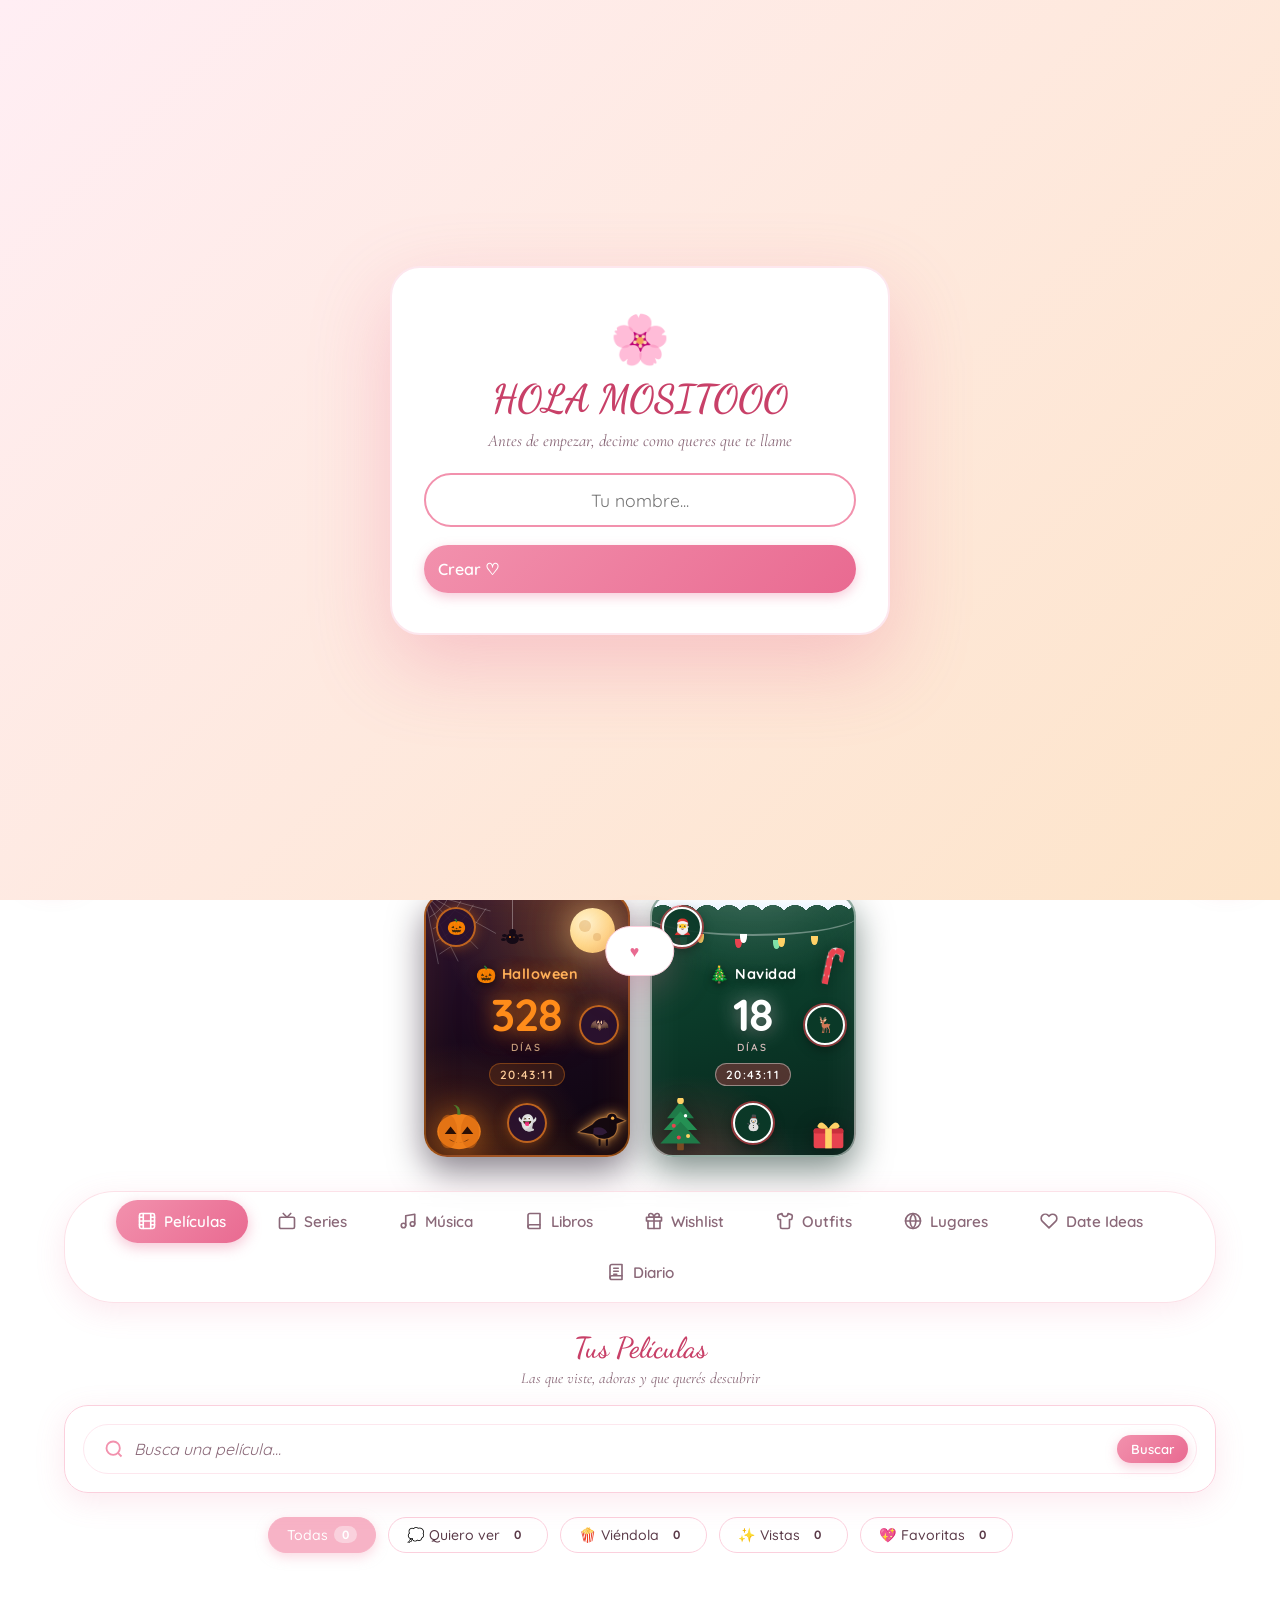
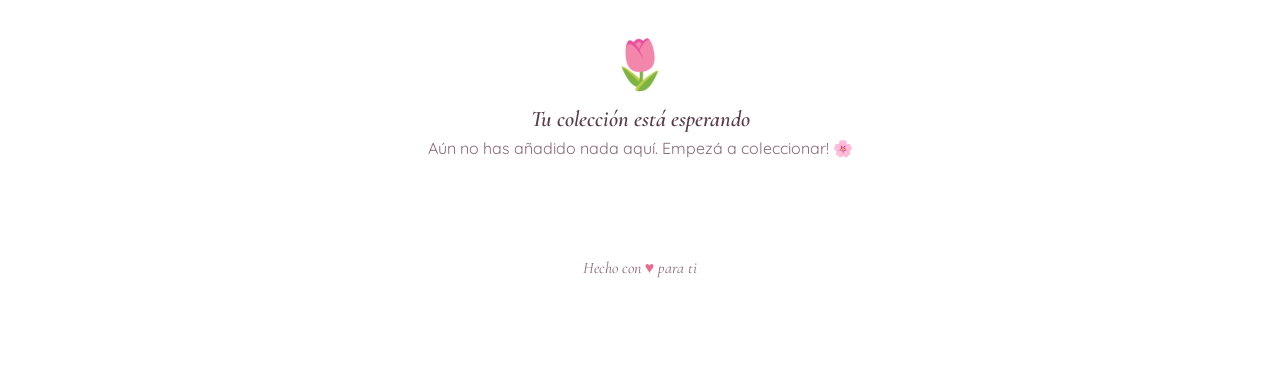
==== commit 9318ce5f: "Contadores mas chicos y adornos con sonido - Las dos tarjetas pasan de 238x304 a 206x264 (y todo lo " ====
--- a/index.html
+++ b/index.html
@@ -157,8 +157,9 @@
 
     <!-- ---------- HALLOWEEN ---------- -->
     <div class="holi-card holi-hw" id="holiHw">
-      <div class="holi-bg" aria-hidden="true">
-        <span class="hw-moon"></span>
+      <div class="holi-bg">
+        <span class="hw-moon holi-sfx" data-sfx="howl" role="button" tabindex="0"
+              aria-label="Aullido de lobo" title="Tocá para escuchar 🌕"></span>
         <svg class="hw-web" viewBox="0 0 80 80" aria-hidden="true">
           <g fill="none" stroke="rgba(255,255,255,.35)" stroke-width="1">
             <path d="M0 0 L80 45 M0 0 L60 62 M0 0 L38 76 M0 0 L74 20 M0 0 L16 79"/>
@@ -169,11 +170,13 @@
             <path d="M69 17 Q50 49 17 68"/>
           </g>
         </svg>
-        <span class="hw-spider"><i></i></span>
-        <span class="hw-bat b1"></span>
-        <span class="hw-bat b2"></span>
-        <span class="hw-bat b3"></span>
-        <svg class="hw-pumpkin" viewBox="0 0 64 56" aria-hidden="true">
+        <span class="hw-spider holi-sfx" data-sfx="spider" role="button" tabindex="0"
+              aria-label="Sonido de araña" title="Tocá para escuchar 🕷️"><i aria-hidden="true"></i></span>
+        <span class="hw-bat b1" aria-hidden="true"></span>
+        <span class="hw-bat b2" aria-hidden="true"></span>
+        <span class="hw-bat b3" aria-hidden="true"></span>
+        <svg class="hw-pumpkin holi-sfx" data-sfx="cackle" role="button" tabindex="0"
+             aria-label="Risa de bruja" viewBox="0 0 64 56"><title>Tocá para escuchar 🎃</title>
           <ellipse cx="32" cy="34" rx="26" ry="21" fill="#ef7f1a"/>
           <ellipse cx="19" cy="34" rx="11" ry="20" fill="#d96a10" opacity=".55"/>
           <ellipse cx="45" cy="34" rx="11" ry="20" fill="#d96a10" opacity=".55"/>
@@ -182,7 +185,8 @@
           <path d="M42 28 l-7 9 14 0z" fill="#2a0f05"/>
           <path d="M20 43 q12 8 24 0 q-4 4 -12 4 q-8 0 -12 -4z" fill="#2a0f05"/>
         </svg>
-        <svg class="hw-crow" viewBox="0 0 52 40" aria-hidden="true">
+        <svg class="hw-crow holi-sfx" data-sfx="caw" role="button" tabindex="0"
+             aria-label="Graznido de cuervo" viewBox="0 0 52 40"><title>Tocá para escuchar 🐦‍⬛</title>
           <path d="M24 31 v6 M31.5 31 v6" stroke="#14090f" stroke-width="2.1" stroke-linecap="round" fill="none"/>
           <path d="M51 12 L42 8.5 C41 3.2 32.6 2.8 31.5 8.5 C26 8 19 11 16.5 15.5
                    L2 24 L17.5 26.5 C22 31.6 32 32.6 38 28 C41.6 25 42.6 20 42 15.5 Z"
@@ -208,14 +212,16 @@
 
     <!-- ---------- NAVIDAD ---------- -->
     <div class="holi-card holi-xmas" id="holiXmas">
-      <div class="holi-bg" aria-hidden="true">
-        <span class="xm-snowcap"></span>
-        <span class="xm-lights"></span>
-        <span class="xm-snow s1"></span><span class="xm-snow s2"></span>
-        <span class="xm-snow s3"></span><span class="xm-snow s4"></span>
-        <span class="xm-snow s5"></span><span class="xm-snow s6"></span>
-        <span class="xm-snow s7"></span><span class="xm-snow s8"></span>
-        <svg class="xm-tree" viewBox="0 0 56 64" aria-hidden="true">
+      <div class="holi-bg">
+        <span class="xm-snowcap" aria-hidden="true"></span>
+        <span class="xm-lights holi-sfx" data-sfx="twinkle" role="button" tabindex="0"
+              aria-label="Tintineo de las luces" title="Tocá para escuchar ✨"></span>
+        <span class="xm-snow s1" aria-hidden="true"></span><span class="xm-snow s2" aria-hidden="true"></span>
+        <span class="xm-snow s3" aria-hidden="true"></span><span class="xm-snow s4" aria-hidden="true"></span>
+        <span class="xm-snow s5" aria-hidden="true"></span><span class="xm-snow s6" aria-hidden="true"></span>
+        <span class="xm-snow s7" aria-hidden="true"></span><span class="xm-snow s8" aria-hidden="true"></span>
+        <svg class="xm-tree holi-sfx" data-sfx="sleigh" role="button" tabindex="0"
+             aria-label="Cascabeles de trineo" viewBox="0 0 56 64"><title>Tocá para escuchar 🎄</title>
           <rect x="24" y="52" width="8" height="10" rx="1.5" fill="#7a4a22"/>
           <path d="M28 4 L44 24 L12 24z" fill="#1f7a48"/>
           <path d="M28 16 L48 38 L8 38z" fill="#249053"/>
@@ -226,12 +232,14 @@
           <circle cx="26" cy="47" r="2.4" fill="#e8434f"/>
           <circle cx="34" cy="21" r="2" fill="#fff"/>
         </svg>
-        <svg class="xm-cane" viewBox="0 0 26 54" aria-hidden="true">
+        <svg class="xm-cane holi-sfx" data-sfx="jingle" role="button" tabindex="0"
+             aria-label="Melodía de Jingle Bells" viewBox="0 0 26 54"><title>Tocá para escuchar 🍬</title>
           <path d="M9 52 L9 20 q0 -11 8 -11 q8 0 8 9" fill="none" stroke="#fff" stroke-width="8" stroke-linecap="round"/>
           <path d="M9 52 L9 20 q0 -11 8 -11 q8 0 8 9" fill="none" stroke="#e8434f" stroke-width="8"
                 stroke-linecap="round" stroke-dasharray="5 7"/>
         </svg>
-        <svg class="xm-gift" viewBox="0 0 44 40" aria-hidden="true">
+        <svg class="xm-gift holi-sfx" data-sfx="sparkle" role="button" tabindex="0"
+             aria-label="Sonido mágico de regalo" viewBox="0 0 44 40"><title>Tocá para escuchar 🎁</title>
           <rect x="4" y="14" width="36" height="24" rx="3" fill="#e8434f"/>
           <rect x="4" y="14" width="36" height="6" rx="2" fill="#c9303c"/>
           <rect x="18" y="14" width="8" height="24" fill="#ffd166"/>
--- a/styles.css
+++ b/styles.css
@@ -2087,9 +2087,9 @@
 
 .holi-card{
   position:relative;
-  width:238px;
-  height:304px;
-  border-radius:26px;
+  width:206px;
+  height:264px;
+  border-radius:23px;
   overflow:hidden;
   flex:0 0 auto;
   isolation:isolate;
@@ -2100,23 +2100,24 @@
 .holi-bg{ position:absolute; inset:0; z-index:1; overflow:hidden; }
 .holi-inner{
   position:relative; z-index:3;
+  pointer-events:none;   /* los adornos de atras tienen que poder recibir el click */
   height:100%;
   display:flex; flex-direction:column;
   align-items:center; justify-content:center;
-  padding:18px 14px;
+  padding:14px 12px;
   text-align:center;
 }
 
 .holi-head{
-  display:flex; align-items:center; gap:7px;
-  margin-bottom:10px;
-}
-.holi-emoji{ font-size:1.15rem; filter:drop-shadow(0 2px 4px rgba(0,0,0,.5)); }
+  display:flex; align-items:center; gap:6px;
+  margin-bottom:8px;
+}
+.holi-emoji{ font-size:1.02rem; filter:drop-shadow(0 2px 4px rgba(0,0,0,.5)); }
 .holi-name{
   font-family:'Quicksand',sans-serif;
   font-weight:700;
-  font-size:1.02rem;
-  letter-spacing:.6px;
+  font-size:.9rem;
+  letter-spacing:.5px;
 }
 
 /* --- numeros --- */
@@ -2124,15 +2125,15 @@
 .holi-days{
   font-family:'Quicksand',sans-serif;
   font-weight:700;
-  font-size:3.3rem;
+  font-size:2.8rem;
   line-height:1;
   letter-spacing:-1px;
 }
 .holi-days-label{
   font-family:'Quicksand',sans-serif;
-  font-size:.72rem;
+  font-size:.64rem;
   font-weight:600;
-  letter-spacing:2.4px;
+  letter-spacing:2px;
   text-transform:uppercase;
   opacity:.85;
   margin-top:2px;
@@ -2140,16 +2141,16 @@
 .holi-clock{
   font-family:'Quicksand',sans-serif;
   font-weight:600;
-  font-size:.82rem;
-  letter-spacing:1.6px;
-  margin-top:8px;
-  padding:4px 12px;
+  font-size:.74rem;
+  letter-spacing:1.4px;
+  margin-top:7px;
+  padding:3px 10px;
   border-radius:50px;
   backdrop-filter:blur(4px);
 }
 .holi-today{
   font-family:'Dancing Script',cursive;
-  font-size:1.55rem;
+  font-size:1.35rem;
   line-height:1.15;
   margin-top:4px;
 }
@@ -2159,11 +2160,11 @@
 .holi-photo{
   position:absolute;
   pointer-events:auto;
-  width:46px; height:46px;
+  width:40px; height:40px;
   border-radius:50%;
   padding:0;
   display:flex; align-items:center; justify-content:center;
-  font-size:1.05rem;
+  font-size:.95rem;
   cursor:pointer;
   overflow:hidden;
   background-size:cover;
@@ -2172,9 +2173,9 @@
 }
 .holi-photo:hover{ transform:scale(1.14) rotate(-4deg); z-index:6; }
 .holi-photo.has-photo{ font-size:0; }
-.holi-photo[data-slot="0"]{ top:14px; left:12px; }
-.holi-photo[data-slot="1"]{ top:50%; right:10px; margin-top:-23px; }
-.holi-photo[data-slot="2"]{ bottom:14px; left:50%; margin-left:-23px; }
+.holi-photo[data-slot="0"]{ top:12px; left:10px; }
+.holi-photo[data-slot="1"]{ top:50%; right:9px; margin-top:-20px; }
+.holi-photo[data-slot="2"]{ bottom:12px; left:50%; margin-left:-20px; }
 
 /* ============================ HALLOWEEN ============================ */
 .holi-hw{
@@ -2211,8 +2212,8 @@
 .holi-hw .holi-photo:hover{ box-shadow:0 0 22px rgba(255,160,60,.85); }
 
 .hw-moon{
-  position:absolute; top:16px; right:16px;
-  width:52px; height:52px; border-radius:50%;
+  position:absolute; top:13px; right:13px;
+  width:45px; height:45px; border-radius:50%;
   background:radial-gradient(circle at 36% 32%,#fff3d0,#ffd98a 55%,#f0b95e);
   box-shadow:0 0 34px rgba(255,214,138,.55), 0 0 70px rgba(255,180,80,.28);
 }
@@ -2223,14 +2224,22 @@
 .hw-moon::before{ width:12px;height:12px; top:12px; left:9px; }
 .hw-moon::after{ width:8px;height:8px; bottom:12px; right:14px; }
 
-.hw-web{ position:absolute; top:-2px; left:-2px; width:82px; height:82px; opacity:.75; }
+.hw-web{ position:absolute; top:-2px; left:-2px; width:72px; height:72px; opacity:.75; }
 
 .hw-spider{
-  position:absolute; top:0; left:52px;
-  width:1px; height:66px;
+  position:absolute; top:0; left:86px;
+  width:1px; height:42px;
   background:rgba(255,255,255,.32);
   transform-origin:top center;
   animation:hwSpider 4.5s ease-in-out infinite;
+}
+/* area de toque invisible alrededor del bichito (el hilo mide 1px) */
+.hw-spider::after{
+  content:'';
+  position:absolute;
+  left:-13px; bottom:-15px;
+  width:27px; height:27px;
+  border-radius:50%;
 }
 .hw-spider i{
   position:absolute; bottom:-7px; left:-6px;
@@ -2276,21 +2285,21 @@
 @keyframes hwFly1{
   0%  { transform:translate(0,0) scale(.8); opacity:0; }
   10% { opacity:.95; }
-  50% { transform:translate(150px,-26px) scale(.95); }
+  50% { transform:translate(130px,-24px) scale(.95); }
   90% { opacity:.95; }
-  100%{ transform:translate(290px,10px) scale(.8); opacity:0; }
+  100%{ transform:translate(254px,9px) scale(.8); opacity:0; }
 }
 @keyframes hwFly2{
   0%  { transform:translate(0,0) scale(.62); opacity:0; }
   12% { opacity:.9; }
-  55% { transform:translate(140px,28px) scale(.75); }
+  55% { transform:translate(122px,25px) scale(.75); }
   88% { opacity:.9; }
-  100%{ transform:translate(290px,-14px) scale(.62); opacity:0; }
+  100%{ transform:translate(254px,-12px) scale(.62); opacity:0; }
 }
 
 .hw-pumpkin{
-  position:absolute; bottom:6px; left:8px;
-  width:62px; height:54px;
+  position:absolute; bottom:5px; left:6px;
+  width:54px; height:47px;
   filter:drop-shadow(0 0 16px rgba(255,140,26,.55));
   animation:hwPumpkin 2.6s ease-in-out infinite;
 }
@@ -2300,8 +2309,8 @@
   55%    { filter:drop-shadow(0 0 14px rgba(255,140,26,.5)); }
 }
 .hw-crow{
-  position:absolute; bottom:8px; right:2px;
-  width:58px; height:45px;
+  position:absolute; bottom:7px; right:1px;
+  width:51px; height:39px;
   opacity:1;
   filter:drop-shadow(0 0 7px rgba(255,150,40,.5)) drop-shadow(0 0 2px rgba(255,200,120,.55));
   animation:hwCrow 5s ease-in-out infinite;
@@ -2346,16 +2355,16 @@
 .holi-xmas .holi-photo:hover{ box-shadow:0 0 0 2px rgba(255,209,102,.9), 0 0 20px rgba(255,255,255,.6); }
 
 .xm-snowcap{
-  position:absolute; top:0; left:0; right:0; height:18px;
+  position:absolute; top:0; left:0; right:0; height:16px;
   background:linear-gradient(#ffffff,#eaf4ff);
   border-radius:0 0 10px 10px;
   box-shadow:0 3px 12px rgba(0,0,0,.18);
-  -webkit-mask:radial-gradient(13px 11px at 12px 22px, transparent 99%, #000 100%) repeat-x 0 0/24px 18px;
-          mask:radial-gradient(13px 11px at 12px 22px, transparent 99%, #000 100%) repeat-x 0 0/24px 18px;
+  -webkit-mask:radial-gradient(12px 10px at 11px 20px, transparent 99%, #000 100%) repeat-x 0 0/22px 16px;
+          mask:radial-gradient(12px 10px at 11px 20px, transparent 99%, #000 100%) repeat-x 0 0/22px 16px;
 }
 
 .xm-lights{
-  position:absolute; top:22px; left:-6px; right:-6px; height:24px;
+  position:absolute; top:19px; left:-6px; right:-6px; height:22px;
   border-bottom:2px solid rgba(255,255,255,.35);
   border-radius:0 0 50% 50%/0 0 22px 22px;
 }
@@ -2394,7 +2403,7 @@
   0%  { transform:translate(0,-12px) scale(.7); opacity:0; }
   10% { opacity:.95; }
   85% { opacity:.9; }
-  100%{ transform:translate(16px,320px) scale(1); opacity:0; }
+  100%{ transform:translate(14px,278px) scale(1); opacity:0; }
 }
 .xm-snow.s1{ left:12%;  animation-duration:7s;    animation-delay:0s;   }
 .xm-snow.s2{ left:27%;  animation-duration:9.5s;  animation-delay:1.2s; }
@@ -2406,8 +2415,8 @@
 .xm-snow.s8{ left:4%;   animation-duration:12s;   animation-delay:5.4s; }
 
 .xm-tree{
-  position:absolute; bottom:4px; left:6px;
-  width:54px; height:62px;
+  position:absolute; bottom:3px; left:5px;
+  width:47px; height:54px;
   filter:drop-shadow(0 4px 10px rgba(0,0,0,.4));
   animation:xmTree 4.2s ease-in-out infinite;
 }
@@ -2416,20 +2425,73 @@
   50%    { transform:rotate(1.6deg); }
 }
 .xm-cane{
-  position:absolute; top:56px; right:14px;
-  width:23px; height:48px;
+  position:absolute; top:48px; right:12px;
+  width:20px; height:42px;
   filter:drop-shadow(0 3px 8px rgba(0,0,0,.35));
   transform:rotate(12deg);
 }
 .xm-gift{
-  position:absolute; bottom:6px; right:8px;
-  width:42px; height:38px;
+  position:absolute; bottom:5px; right:7px;
+  width:37px; height:33px;
   filter:drop-shadow(0 4px 10px rgba(0,0,0,.4));
   animation:xmGift 3.2s ease-in-out infinite;
 }
 @keyframes xmGift{
   0%,100%{ transform:translateY(0) rotate(0deg); }
   50%    { transform:translateY(-4px) rotate(-3deg); }
+}
+
+/* --- adornos con sonido --- */
+.holi-bg{ pointer-events:none; }
+.holi-sfx{
+  pointer-events:auto;
+  cursor:pointer;
+  -webkit-tap-highlight-color:transparent;
+}
+.holi-sfx:focus-visible{
+  outline:2px solid rgba(255,255,255,.9);
+  outline-offset:3px;
+  border-radius:8px;
+}
+/* El destello al tocar va por opacidad: es lo unico que ningun adorno
+   anima, asi no pisa las animaciones propias de cada uno. */
+.holi-sfx{ transition:opacity .13s ease; }
+.holi-sfx.sfx-on{ opacity:.35; }
+
+/* particulas que salen del adorno */
+.holi-pop{
+  position:absolute;
+  z-index:7;
+  pointer-events:none;
+  font-size:1rem;
+  line-height:1;
+  transform:translate(-50%,-50%);
+  animation:holiPop 1.1s cubic-bezier(.25,.9,.4,1) forwards;
+  filter:drop-shadow(0 2px 6px rgba(0,0,0,.5));
+}
+@keyframes holiPop{
+  0%  { opacity:0; transform:translate(-50%,-50%) scale(.4) rotate(0deg); }
+  18% { opacity:1; transform:translate(-50%,-90%) scale(1.15) rotate(-8deg); }
+  100%{ opacity:0; transform:translate(-50%,-260%) scale(.75) rotate(12deg); }
+}
+
+/* pistita de que se pueden tocar */
+.holi-card::after{
+  content:'♪';
+  position:absolute;
+  bottom:6px; right:9px;
+  z-index:4;
+  font-size:.62rem;
+  opacity:0;
+  pointer-events:none;
+  transition:opacity .3s ease;
+}
+.holi-hw::after{ color:rgba(255,179,92,.75); }
+.holi-xmas::after{ color:rgba(255,255,255,.75); }
+.holi-card:hover::after{ opacity:1; }
+
+@media (prefers-reduced-motion:reduce){
+  .holi-pop{ animation-duration:.5s; }
 }
 
 /* --- modal de la foto --- */
@@ -2449,18 +2511,18 @@
   .holiday-counters{
     position:fixed;
     top:78px;
-    right:26px;
-    width:238px;
+    right:24px;
+    width:206px;
     margin:0;
     z-index:38;
     flex-direction:column;
     gap:16px;
   }
   /* se achican solas para no chocar con My Melody */
-  .holi-card{ height:clamp(210px, calc((100vh - 380px) / 2), 304px); }
+  .holi-card{ height:clamp(186px, calc((100vh - 360px) / 2), 264px); }
 }
 @media (max-width:560px){
-  .holi-card{ width:100%; max-width:300px; }
+  .holi-card{ width:100%; max-width:270px; }
 }
 
 @media (prefers-reduced-motion:reduce){
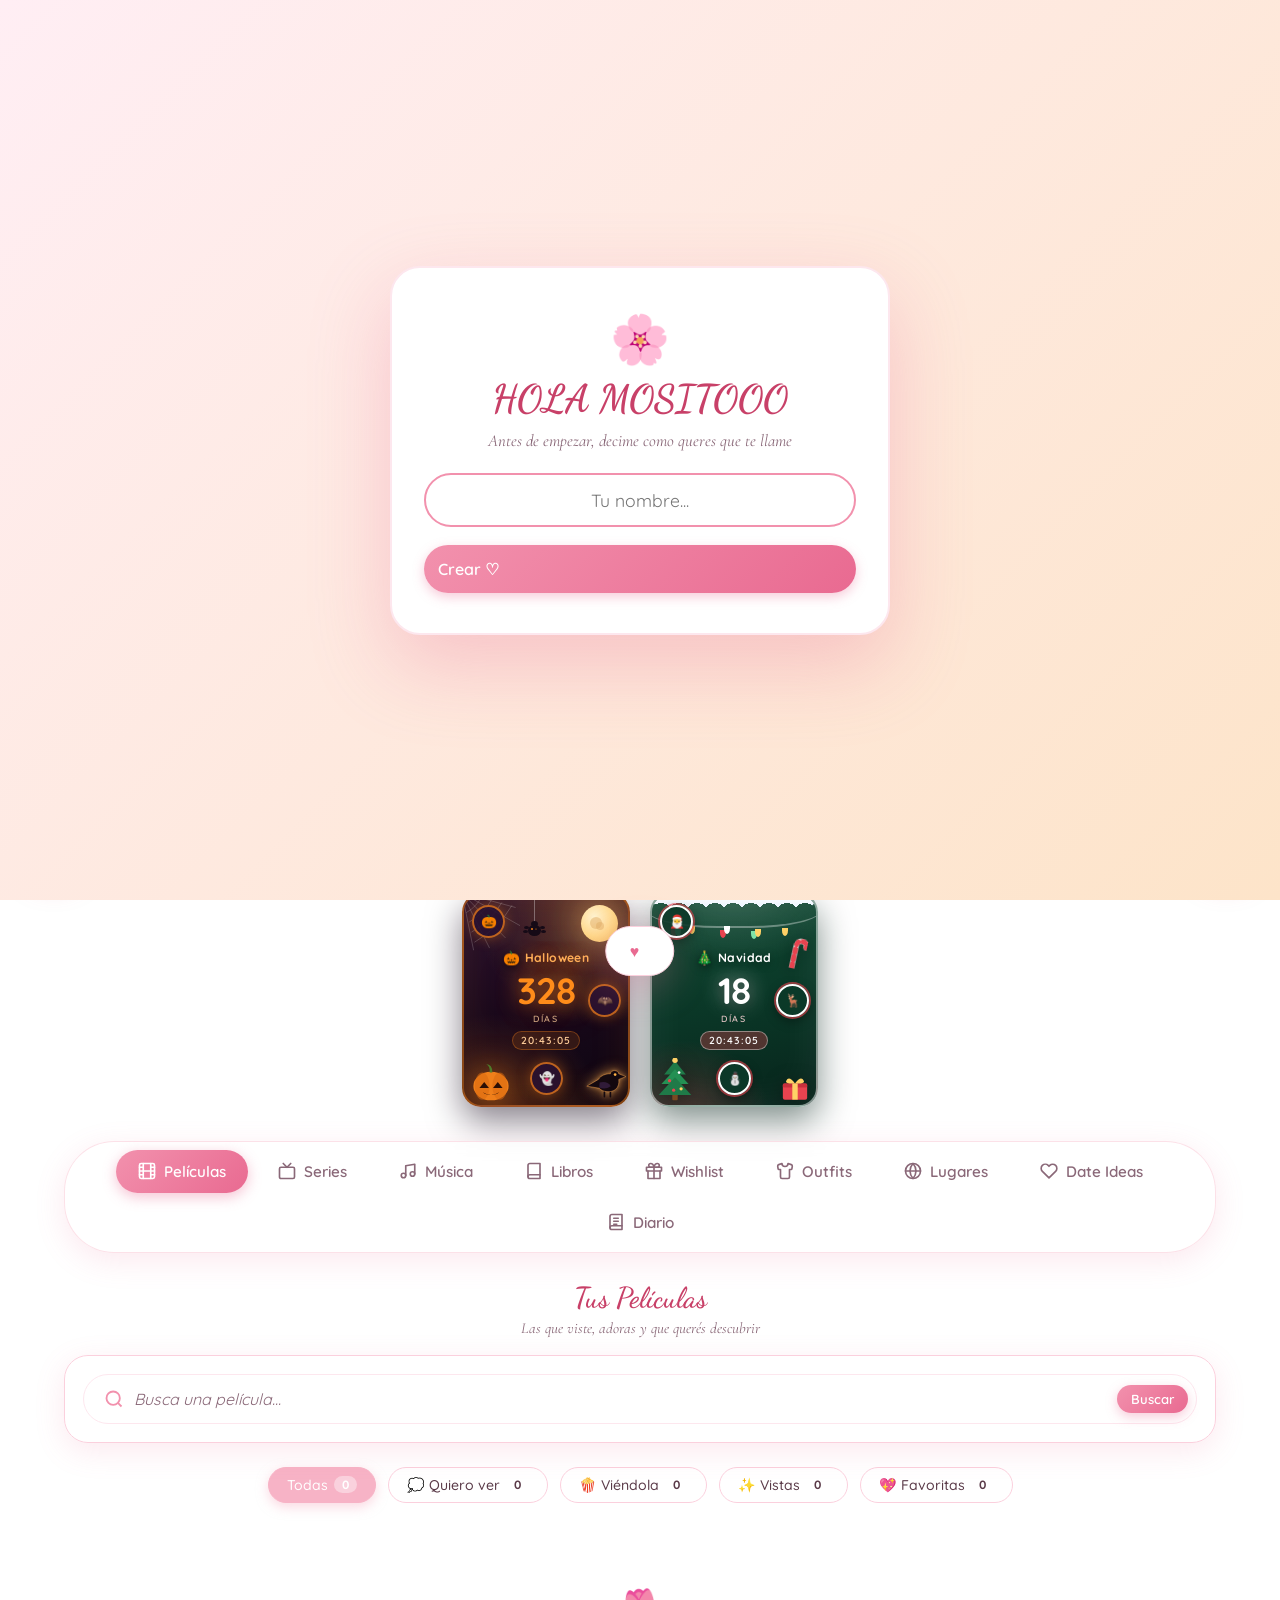
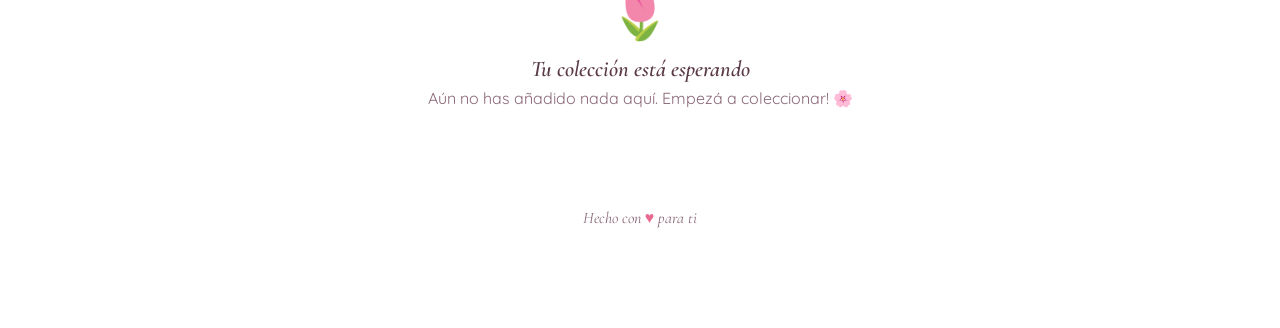
==== commit d9361540: "Ambiente de Halloween en el inicio durante octubre - En octubre el inicio cambia solo: noche violeta" ====
--- a/index.html
+++ b/index.html
@@ -16,11 +16,14 @@
 
 <link rel="stylesheet" href="styles.css"/>
 
-<!-- Aplica modo oscuro antes de pintar (evita parpadeo) -->
+<!-- Aplica modo oscuro / Halloween antes de pintar (evita parpadeo) -->
 <script>
   try{
-    var s = JSON.parse(localStorage.getItem('cariList_settings_v2') || '{}');
-    if(s && s.darkMode) document.documentElement.setAttribute('data-dark','true');
+    var s = JSON.parse(localStorage.getItem('cariList_settings_v2') || '{}') || {};
+    // En octubre arranca con el ambiente de Halloween (que siempre es oscuro)
+    var hw = new Date().getMonth() === 9 && !s.halloweenOff;
+    if(hw) document.documentElement.setAttribute('data-season','halloween');
+    if(hw || s.darkMode) document.documentElement.setAttribute('data-dark','true');
   }catch(e){}
 </script>
 
@@ -98,11 +101,20 @@
 
 <div class="petals" id="petals"></div>
 
+<!-- ===== Halloween: telarañas y arañita (solo se ven con data-season="halloween") ===== -->
+<svg class="hween-web tl" viewBox="0 0 200 200" xmlns="http://www.w3.org/2000/svg" aria-hidden="true"><g fill="none" stroke="#ffffff" stroke-width="1.3" stroke-linecap="round"><path d="M0 0 L200.0 0.0 M0 0 L177.9 54.4 M0 0 L140.9 98.7 M0 0 L104.6 144.0 M0 0 L55.6 181.7 M0 0 L0.0 200.0"/><path d="M40.0 0.0 Q32.5 4.7 35.6 10.9 M35.6 10.9 Q27.4 13.2 28.2 19.7 M28.2 19.7 Q21.1 20.9 20.9 28.8 M20.9 28.8 Q13.8 28.0 11.1 36.3 M11.1 36.3 Q4.8 32.8 0.0 40.0 M76.0 0.0 Q61.7 8.9 67.6 20.7 M67.6 20.7 Q52.1 25.0 53.5 37.5 M53.5 37.5 Q40.1 39.7 39.8 54.7 M39.8 54.7 Q26.2 53.2 21.1 69.0 M21.1 69.0 Q9.1 62.4 0.0 76.0 M114.0 0.0 Q92.6 13.3 101.4 31.0 M101.4 31.0 Q78.1 37.5 80.3 56.2 M80.3 56.2 Q60.2 59.5 59.6 82.1 M59.6 82.1 Q39.3 79.8 31.7 103.6 M31.7 103.6 Q13.6 93.6 0.0 114.0 M154.0 0.0 Q125.1 18.0 137.0 41.9 M137.0 41.9 Q105.5 50.7 108.5 76.0 M108.5 76.0 Q81.3 80.3 80.6 110.9 M80.6 110.9 Q53.0 107.8 42.8 139.9 M42.8 139.9 Q18.4 126.4 0.0 154.0 M194.0 0.0 Q157.6 22.7 172.5 52.7 M172.5 52.7 Q133.0 63.8 136.7 95.7 M136.7 95.7 Q102.4 101.2 101.5 139.7 M101.5 139.7 Q66.8 135.9 53.9 176.2 M53.9 176.2 Q23.2 159.2 0.0 194.0"/></g></svg>
+<svg class="hween-web tr" viewBox="0 0 200 200" xmlns="http://www.w3.org/2000/svg" aria-hidden="true"><g fill="none" stroke="#ffffff" stroke-width="1.3" stroke-linecap="round"><path d="M0 0 L200.0 0.0 M0 0 L177.9 54.4 M0 0 L140.9 98.7 M0 0 L104.6 144.0 M0 0 L55.6 181.7 M0 0 L0.0 200.0"/><path d="M40.0 0.0 Q32.5 4.7 35.6 10.9 M35.6 10.9 Q27.4 13.2 28.2 19.7 M28.2 19.7 Q21.1 20.9 20.9 28.8 M20.9 28.8 Q13.8 28.0 11.1 36.3 M11.1 36.3 Q4.8 32.8 0.0 40.0 M76.0 0.0 Q61.7 8.9 67.6 20.7 M67.6 20.7 Q52.1 25.0 53.5 37.5 M53.5 37.5 Q40.1 39.7 39.8 54.7 M39.8 54.7 Q26.2 53.2 21.1 69.0 M21.1 69.0 Q9.1 62.4 0.0 76.0 M114.0 0.0 Q92.6 13.3 101.4 31.0 M101.4 31.0 Q78.1 37.5 80.3 56.2 M80.3 56.2 Q60.2 59.5 59.6 82.1 M59.6 82.1 Q39.3 79.8 31.7 103.6 M31.7 103.6 Q13.6 93.6 0.0 114.0 M154.0 0.0 Q125.1 18.0 137.0 41.9 M137.0 41.9 Q105.5 50.7 108.5 76.0 M108.5 76.0 Q81.3 80.3 80.6 110.9 M80.6 110.9 Q53.0 107.8 42.8 139.9 M42.8 139.9 Q18.4 126.4 0.0 154.0 M194.0 0.0 Q157.6 22.7 172.5 52.7 M172.5 52.7 Q133.0 63.8 136.7 95.7 M136.7 95.7 Q102.4 101.2 101.5 139.7 M101.5 139.7 Q66.8 135.9 53.9 176.2 M53.9 176.2 Q23.2 159.2 0.0 194.0"/></g></svg>
+<div class="hween-spider" aria-hidden="true"><svg viewBox="0 0 26 24" xmlns="http://www.w3.org/2000/svg"><g fill="none" stroke="#150a1c" stroke-width="1.5" stroke-linecap="round"><path d="M10 11 L3 6 M10 13 L2 12 M10 15 L3 19 M11 17 L6 23"/><path d="M16 11 L23 6 M16 13 L24 12 M16 15 L23 19 M15 17 L20 23"/></g><circle cx="13" cy="8" r="3.6" fill="#150a1c"/><ellipse cx="13" cy="15.5" rx="5.4" ry="6" fill="#150a1c"/><circle cx="11.6" cy="7.6" r=".9" fill="#ff9838"/><circle cx="14.4" cy="7.6" r=".9" fill="#ff9838"/></svg></div>
+
 <!-- ===== Botón de modo oscuro ===== -->
 <button class="darkmode-toggle" id="darkToggle" title="Modo oscuro / claro" aria-label="Cambiar modo oscuro">
   <svg class="dm-moon" width="18" height="18" viewBox="0 0 24 24" fill="currentColor"><path d="M21 12.79A9 9 0 1 1 11.21 3 7 7 0 0 0 21 12.79z"/></svg>
   <svg class="dm-sun" width="18" height="18" viewBox="0 0 24 24" fill="none" stroke="currentColor" stroke-width="2.2" stroke-linecap="round"><circle cx="12" cy="12" r="4.5"/><path d="M12 2v2M12 20v2M4.9 4.9l1.4 1.4M17.7 17.7l1.4 1.4M2 12h2M20 12h2M4.9 19.1l1.4-1.4M17.7 6.3l1.4-1.4"/></svg>
 </button>
+
+<!-- ===== Botón del ambiente de Halloween (solo aparece en octubre) ===== -->
+<button class="season-toggle" id="seasonToggle" hidden aria-pressed="false"
+        title="Ambiente de Halloween" aria-label="Prender o apagar el ambiente de Halloween"><span>🎃</span></button>
 
 <!-- ===== Botón a la página de letras lindas ===== -->
 <a href="para-vos.html" class="letras-link" title="Tu rincón de letras lindas">
--- a/styles.css
+++ b/styles.css
@@ -2087,9 +2087,9 @@
 
 .holi-card{
   position:relative;
-  width:206px;
-  height:264px;
-  border-radius:23px;
+  width:168px;
+  height:214px;
+  border-radius:19px;
   overflow:hidden;
   flex:0 0 auto;
   isolation:isolate;
@@ -2104,20 +2104,20 @@
   height:100%;
   display:flex; flex-direction:column;
   align-items:center; justify-content:center;
-  padding:14px 12px;
+  padding:11px 9px;
   text-align:center;
 }
 
 .holi-head{
-  display:flex; align-items:center; gap:6px;
-  margin-bottom:8px;
-}
-.holi-emoji{ font-size:1.02rem; filter:drop-shadow(0 2px 4px rgba(0,0,0,.5)); }
+  display:flex; align-items:center; gap:5px;
+  margin-bottom:6px;
+}
+.holi-emoji{ font-size:.85rem; filter:drop-shadow(0 2px 4px rgba(0,0,0,.5)); }
 .holi-name{
   font-family:'Quicksand',sans-serif;
   font-weight:700;
-  font-size:.9rem;
-  letter-spacing:.5px;
+  font-size:.76rem;
+  letter-spacing:.4px;
 }
 
 /* --- numeros --- */
@@ -2125,15 +2125,15 @@
 .holi-days{
   font-family:'Quicksand',sans-serif;
   font-weight:700;
-  font-size:2.8rem;
+  font-size:2.3rem;
   line-height:1;
   letter-spacing:-1px;
 }
 .holi-days-label{
   font-family:'Quicksand',sans-serif;
-  font-size:.64rem;
+  font-size:.56rem;
   font-weight:600;
-  letter-spacing:2px;
+  letter-spacing:1.6px;
   text-transform:uppercase;
   opacity:.85;
   margin-top:2px;
@@ -2141,16 +2141,16 @@
 .holi-clock{
   font-family:'Quicksand',sans-serif;
   font-weight:600;
-  font-size:.74rem;
-  letter-spacing:1.4px;
-  margin-top:7px;
-  padding:3px 10px;
+  font-size:.64rem;
+  letter-spacing:1.2px;
+  margin-top:5px;
+  padding:2px 8px;
   border-radius:50px;
   backdrop-filter:blur(4px);
 }
 .holi-today{
   font-family:'Dancing Script',cursive;
-  font-size:1.35rem;
+  font-size:1.1rem;
   line-height:1.15;
   margin-top:4px;
 }
@@ -2160,11 +2160,11 @@
 .holi-photo{
   position:absolute;
   pointer-events:auto;
-  width:40px; height:40px;
+  width:33px; height:33px;
   border-radius:50%;
   padding:0;
   display:flex; align-items:center; justify-content:center;
-  font-size:.95rem;
+  font-size:.8rem;
   cursor:pointer;
   overflow:hidden;
   background-size:cover;
@@ -2173,9 +2173,9 @@
 }
 .holi-photo:hover{ transform:scale(1.14) rotate(-4deg); z-index:6; }
 .holi-photo.has-photo{ font-size:0; }
-.holi-photo[data-slot="0"]{ top:12px; left:10px; }
-.holi-photo[data-slot="1"]{ top:50%; right:9px; margin-top:-20px; }
-.holi-photo[data-slot="2"]{ bottom:12px; left:50%; margin-left:-20px; }
+.holi-photo[data-slot="0"]{ top:10px; left:8px; }
+.holi-photo[data-slot="1"]{ top:50%; right:7px; margin-top:-16px; }
+.holi-photo[data-slot="2"]{ bottom:10px; left:50%; margin-left:-16px; }
 
 /* ============================ HALLOWEEN ============================ */
 .holi-hw{
@@ -2212,8 +2212,8 @@
 .holi-hw .holi-photo:hover{ box-shadow:0 0 22px rgba(255,160,60,.85); }
 
 .hw-moon{
-  position:absolute; top:13px; right:13px;
-  width:45px; height:45px; border-radius:50%;
+  position:absolute; top:10px; right:10px;
+  width:37px; height:37px; border-radius:50%;
   background:radial-gradient(circle at 36% 32%,#fff3d0,#ffd98a 55%,#f0b95e);
   box-shadow:0 0 34px rgba(255,214,138,.55), 0 0 70px rgba(255,180,80,.28);
 }
@@ -2224,11 +2224,11 @@
 .hw-moon::before{ width:12px;height:12px; top:12px; left:9px; }
 .hw-moon::after{ width:8px;height:8px; bottom:12px; right:14px; }
 
-.hw-web{ position:absolute; top:-2px; left:-2px; width:72px; height:72px; opacity:.75; }
+.hw-web{ position:absolute; top:-2px; left:-2px; width:58px; height:58px; opacity:.75; }
 
 .hw-spider{
-  position:absolute; top:0; left:86px;
-  width:1px; height:42px;
+  position:absolute; top:0; left:70px;
+  width:1px; height:34px;
   background:rgba(255,255,255,.32);
   transform-origin:top center;
   animation:hwSpider 4.5s ease-in-out infinite;
@@ -2285,21 +2285,21 @@
 @keyframes hwFly1{
   0%  { transform:translate(0,0) scale(.8); opacity:0; }
   10% { opacity:.95; }
-  50% { transform:translate(130px,-24px) scale(.95); }
+  50% { transform:translate(106px,-20px) scale(.95); }
   90% { opacity:.95; }
-  100%{ transform:translate(254px,9px) scale(.8); opacity:0; }
+  100%{ transform:translate(208px,8px) scale(.8); opacity:0; }
 }
 @keyframes hwFly2{
   0%  { transform:translate(0,0) scale(.62); opacity:0; }
   12% { opacity:.9; }
-  55% { transform:translate(122px,25px) scale(.75); }
+  55% { transform:translate(100px,20px) scale(.75); }
   88% { opacity:.9; }
-  100%{ transform:translate(254px,-12px) scale(.62); opacity:0; }
+  100%{ transform:translate(208px,-10px) scale(.62); opacity:0; }
 }
 
 .hw-pumpkin{
-  position:absolute; bottom:5px; left:6px;
-  width:54px; height:47px;
+  position:absolute; bottom:4px; left:5px;
+  width:44px; height:38px;
   filter:drop-shadow(0 0 16px rgba(255,140,26,.55));
   animation:hwPumpkin 2.6s ease-in-out infinite;
 }
@@ -2309,8 +2309,8 @@
   55%    { filter:drop-shadow(0 0 14px rgba(255,140,26,.5)); }
 }
 .hw-crow{
-  position:absolute; bottom:7px; right:1px;
-  width:51px; height:39px;
+  position:absolute; bottom:6px; right:1px;
+  width:42px; height:32px;
   opacity:1;
   filter:drop-shadow(0 0 7px rgba(255,150,40,.5)) drop-shadow(0 0 2px rgba(255,200,120,.55));
   animation:hwCrow 5s ease-in-out infinite;
@@ -2355,35 +2355,35 @@
 .holi-xmas .holi-photo:hover{ box-shadow:0 0 0 2px rgba(255,209,102,.9), 0 0 20px rgba(255,255,255,.6); }
 
 .xm-snowcap{
-  position:absolute; top:0; left:0; right:0; height:16px;
+  position:absolute; top:0; left:0; right:0; height:13px;
   background:linear-gradient(#ffffff,#eaf4ff);
   border-radius:0 0 10px 10px;
   box-shadow:0 3px 12px rgba(0,0,0,.18);
-  -webkit-mask:radial-gradient(12px 10px at 11px 20px, transparent 99%, #000 100%) repeat-x 0 0/22px 16px;
-          mask:radial-gradient(12px 10px at 11px 20px, transparent 99%, #000 100%) repeat-x 0 0/22px 16px;
+  -webkit-mask:radial-gradient(10px 8px at 9px 16px, transparent 99%, #000 100%) repeat-x 0 0/18px 13px;
+          mask:radial-gradient(10px 8px at 9px 16px, transparent 99%, #000 100%) repeat-x 0 0/18px 13px;
 }
 
 .xm-lights{
-  position:absolute; top:19px; left:-6px; right:-6px; height:22px;
+  position:absolute; top:15px; left:-5px; right:-5px; height:18px;
   border-bottom:2px solid rgba(255,255,255,.35);
   border-radius:0 0 50% 50%/0 0 22px 22px;
 }
 .xm-lights::before,.xm-lights::after{
   content:''; position:absolute; top:100%;
-  width:7px; height:9px; border-radius:0 0 50% 50%/0 0 70% 70%;
+  width:6px; height:8px; border-radius:0 0 50% 50%/0 0 70% 70%;
 }
 .xm-lights::before{
   left:24%;
   background:#ffd166;
   box-shadow:
-    38px 5px 0 #e8434f, 76px 6px 0 #7ee2a8,
-    114px 2px 0 #ffd166, -22px 4px 0 #e8434f;
+    31px 4px 0 #e8434f, 62px 5px 0 #7ee2a8,
+    93px 2px 0 #ffd166, -18px 3px 0 #e8434f;
   animation:xmLights 2.6s steps(1,end) infinite;
 }
 .xm-lights::after{
   left:44%;
   background:#fff;
-  box-shadow:38px 4px 0 #ffd166, -60px 3px 0 #7ee2a8;
+  box-shadow:31px 3px 0 #ffd166, -49px 2px 0 #7ee2a8;
   animation:xmLights 2.6s steps(1,end) infinite .9s;
 }
 @keyframes xmLights{
@@ -2393,7 +2393,7 @@
 
 .xm-snow{
   position:absolute; top:-12px;
-  width:6px; height:6px; border-radius:50%;
+  width:5px; height:5px; border-radius:50%;
   background:#fff;
   box-shadow:0 0 6px rgba(255,255,255,.8);
   opacity:0;
@@ -2403,7 +2403,7 @@
   0%  { transform:translate(0,-12px) scale(.7); opacity:0; }
   10% { opacity:.95; }
   85% { opacity:.9; }
-  100%{ transform:translate(14px,278px) scale(1); opacity:0; }
+  100%{ transform:translate(12px,226px) scale(1); opacity:0; }
 }
 .xm-snow.s1{ left:12%;  animation-duration:7s;    animation-delay:0s;   }
 .xm-snow.s2{ left:27%;  animation-duration:9.5s;  animation-delay:1.2s; }
@@ -2415,8 +2415,8 @@
 .xm-snow.s8{ left:4%;   animation-duration:12s;   animation-delay:5.4s; }
 
 .xm-tree{
-  position:absolute; bottom:3px; left:5px;
-  width:47px; height:54px;
+  position:absolute; bottom:3px; left:4px;
+  width:38px; height:44px;
   filter:drop-shadow(0 4px 10px rgba(0,0,0,.4));
   animation:xmTree 4.2s ease-in-out infinite;
 }
@@ -2425,14 +2425,14 @@
   50%    { transform:rotate(1.6deg); }
 }
 .xm-cane{
-  position:absolute; top:48px; right:12px;
-  width:20px; height:42px;
+  position:absolute; top:40px; right:10px;
+  width:17px; height:34px;
   filter:drop-shadow(0 3px 8px rgba(0,0,0,.35));
   transform:rotate(12deg);
 }
 .xm-gift{
-  position:absolute; bottom:5px; right:7px;
-  width:37px; height:33px;
+  position:absolute; bottom:4px; right:6px;
+  width:30px; height:27px;
   filter:drop-shadow(0 4px 10px rgba(0,0,0,.4));
   animation:xmGift 3.2s ease-in-out infinite;
 }
@@ -2463,7 +2463,7 @@
   position:absolute;
   z-index:7;
   pointer-events:none;
-  font-size:1rem;
+  font-size:.85rem;
   line-height:1;
   transform:translate(-50%,-50%);
   animation:holiPop 1.1s cubic-bezier(.25,.9,.4,1) forwards;
@@ -2489,6 +2489,15 @@
 .holi-hw::after{ color:rgba(255,179,92,.75); }
 .holi-xmas::after{ color:rgba(255,255,255,.75); }
 .holi-card:hover::after{ opacity:1; }
+/* mientras suena un adorno el ♪ queda prendido y late */
+.holi-card.sfx-playing::after{
+  opacity:1;
+  animation:holiBeat 1s ease-in-out infinite;
+}
+@keyframes holiBeat{
+  0%,100%{ transform:scale(1);   opacity:.55; }
+  50%    { transform:scale(1.5); opacity:1; }
+}
 
 @media (prefers-reduced-motion:reduce){
   .holi-pop{ animation-duration:.5s; }
@@ -2511,21 +2520,217 @@
   .holiday-counters{
     position:fixed;
     top:78px;
-    right:24px;
-    width:206px;
+    right:22px;
+    width:168px;
     margin:0;
     z-index:38;
     flex-direction:column;
     gap:16px;
   }
   /* se achican solas para no chocar con My Melody */
-  .holi-card{ height:clamp(186px, calc((100vh - 360px) / 2), 264px); }
+  .holi-card{ height:clamp(152px, calc((100vh - 330px) / 2), 214px); }
 }
 @media (max-width:560px){
-  .holi-card{ width:100%; max-width:270px; }
+  .holi-card{ width:100%; max-width:230px; }
 }
 
 @media (prefers-reduced-motion:reduce){
   .hw-bat,.hw-spider,.xm-snow,.xm-lights::before,.xm-lights::after,
   .hw-pumpkin,.hw-crow,.xm-tree,.xm-gift,.holi-days{ animation:none !important; }
 }
+
+/* ==========================================================
+   🎃 AMBIENTE DE HALLOWEEN (se prende solo en octubre)
+   Se activa con html[data-season="halloween"], que siempre viene
+   acompañado de data-dark="true": reutiliza todo el modo oscuro y
+   encima cambia la paleta a naranja + violeta.
+   ========================================================== */
+html[data-season="halloween"]{
+  --pink-50:#241530;
+  --pink-100:#33203f;
+  --pink-200:#ffd2a1;
+  --pink-300:#ffb469;
+  --pink-400:#ff9838;
+  --pink-500:#ee7410;
+  --pink-600:#d65f0a;
+  --rose:#f07a1a;
+  --cream:#1b1022;
+  --gold:#b88cff;
+  --gold-soft:#8e6bd1;
+  --text:#f8eadb;
+  --text-soft:#cfae95;
+  --surface:#231430;
+  --surface-2:#2d1a3b;
+  --shadow:0 8px 30px rgba(0,0,0,0.5);
+  --shadow-hover:0 12px 40px rgba(0,0,0,0.6);
+  color-scheme:dark;
+}
+
+/* Noche violeta con resplandor de calabaza */
+html[data-season="halloween"] body{
+  background:
+    radial-gradient(900px 520px at 86% -8%, rgba(255,128,24,0.24) 0%, transparent 62%),
+    radial-gradient(800px 520px at -6% 6%, rgba(126,62,196,0.28) 0%, transparent 58%),
+    radial-gradient(1000px 620px at 50% 118%, rgba(255,110,10,0.17) 0%, transparent 60%),
+    linear-gradient(180deg,#190e20 0%,#130a18 55%,#0d0611 100%);
+  background-attachment:fixed;
+}
+
+/* Banner por defecto (si ella puso el suyo, manda el suyo) */
+html[data-season="halloween"] .profile-banner{
+  background-image:
+    radial-gradient(120px 120px at 82% 34%, rgba(255,214,138,0.95) 0 26%, rgba(255,170,70,0.35) 40%, transparent 70%),
+    linear-gradient(135deg,#3b1d52 0%,#5a2a4e 45%,#c2560c 100%);
+}
+
+/* Corazoncito del cursor en naranja */
+html[data-season="halloween"],
+html[data-season="halloween"] body{
+  cursor: url("data:image/svg+xml;utf8,<svg xmlns='http://www.w3.org/2000/svg' width='28' height='28' viewBox='0 0 24 24'><path fill='%23ff8a1f' stroke='%231b1022' stroke-width='1.5' stroke-linejoin='round' d='M12 21.35l-1.45-1.32C5.4 15.36 2 12.28 2 8.5 2 5.42 4.42 3 7.5 3c1.74 0 3.41.81 4.5 2.09C13.09 3.81 14.76 3 16.5 3 19.58 3 22 5.42 22 8.5c0 3.78-3.4 6.86-8.55 11.54L12 21.35z'/></svg>") 14 14, auto;
+}
+
+/* Afuera las flores, adentro las telarañas */
+html[data-season="halloween"] .corner-flower{ display:none; }
+html[data-season="halloween"] .petals{ opacity:1; }
+
+.hween-web,
+.hween-spider{ display:none; }
+html[data-season="halloween"] .hween-web,
+html[data-season="halloween"] .hween-spider{ display:block; }
+
+.hween-web{
+  position:fixed; top:-4px;
+  width:210px; height:210px;
+  pointer-events:none; z-index:1;
+  opacity:.5;
+}
+.hween-web.tl{ left:-4px; }
+.hween-web.tr{ right:-4px; transform:scaleX(-1); }
+
+.hween-spider{
+  position:fixed; top:0; left:132px;
+  width:26px;
+  pointer-events:none; z-index:1;
+  animation:hweenSpider 6s ease-in-out infinite alternate;
+}
+.hween-spider::before{
+  content:'';
+  display:block;
+  width:1px; height:96px;
+  margin:0 auto;
+  background:rgba(255,255,255,.3);
+}
+.hween-spider svg{ display:block; width:26px; height:24px; margin-top:-3px; }
+@keyframes hweenSpider{
+  0%  { transform:translateY(-58px); }
+  100%{ transform:translateY(0); }
+}
+
+/* Calabazas que caen */
+.hween-fall{
+  position:absolute; top:0;
+  opacity:0;
+  animation:hweenFall linear infinite;
+  will-change:transform;
+}
+.hween-fall svg{ display:block; width:100%; height:auto; }
+@keyframes hweenFall{
+  0%  { transform:translateY(-14vh); opacity:0; }
+  7%  { opacity:var(--o,.8); }
+  93% { opacity:var(--o,.8); }
+  100%{ transform:translateY(114vh); opacity:0; }
+}
+.hween-sway{ animation:hweenSway ease-in-out infinite alternate; }
+@keyframes hweenSway{
+  0%  { transform:translateX(-16px) rotate(-17deg); }
+  100%{ transform:translateX(16px)  rotate(17deg); }
+}
+
+/* Murciélagos que cruzan volando */
+.hween-fly{
+  position:absolute; left:0;
+  animation:hweenFlyX linear infinite;
+  will-change:transform;
+}
+.hween-fly.rev{ animation-name:hweenFlyXRev; }
+@keyframes hweenFlyX{
+  0%  { transform:translateX(-14vw); }
+  100%{ transform:translateX(114vw); }
+}
+@keyframes hweenFlyXRev{
+  0%  { transform:translateX(114vw); }
+  100%{ transform:translateX(-14vw); }
+}
+.hween-bob{ animation:hweenBob ease-in-out infinite alternate; }
+@keyframes hweenBob{
+  0%  { transform:translateY(-18px) rotate(-6deg); }
+  100%{ transform:translateY(18px)  rotate(6deg); }
+}
+.hween-bat{
+  display:block; width:100%; height:auto;
+  overflow:visible;
+  filter:drop-shadow(0 0 6px rgba(255,150,50,.45));
+}
+.hween-bat .wl,
+.hween-bat .wr{
+  transform-box:fill-box;
+  animation:hweenFlapL .3s ease-in-out infinite alternate;
+}
+.hween-bat .wl{ transform-origin:100% 45%; }
+.hween-bat .wr{ transform-origin:0% 45%; animation-name:hweenFlapR; }
+@keyframes hweenFlapL{
+  0%  { transform:rotate(20deg); }
+  100%{ transform:rotate(-26deg) scaleX(.8); }
+}
+@keyframes hweenFlapR{
+  0%  { transform:rotate(-20deg); }
+  100%{ transform:rotate(26deg) scaleX(.8); }
+}
+
+/* Botón 🎃 para prender / apagar el ambiente (solo aparece en octubre) */
+.season-toggle{
+  position:fixed;
+  top:18px; left:72px;
+  z-index:47;
+  width:44px; height:44px;
+  border-radius:50%;
+  border:2px solid rgba(255,255,255,0.6);
+  background:linear-gradient(135deg,#3a2146,#1d1026);
+  font-size:1.15rem; line-height:1;
+  cursor:pointer;
+  display:flex; align-items:center; justify-content:center;
+  box-shadow:0 6px 18px rgba(0,0,0,0.28);
+  transition:transform 0.25s ease, box-shadow 0.25s ease;
+}
+.season-toggle[hidden]{ display:none; }
+.season-toggle:hover{ transform:translateY(-2px) scale(1.06); }
+.season-toggle span{ filter:grayscale(.55); opacity:.85; }
+
+/* con Halloween prendido el modo oscuro es fijo: su botón se va
+   y la calabaza ocupa ese lugar */
+html[data-season="halloween"] .darkmode-toggle{ display:none; }
+html[data-season="halloween"] .season-toggle{
+  left:18px;
+  background:linear-gradient(135deg,#ff9838,#e2650c);
+  box-shadow:0 6px 20px rgba(255,120,20,0.5);
+}
+html[data-season="halloween"] .season-toggle span{ filter:none; opacity:1; }
+
+/* resplandor naranja en los botones flotantes (antes era rosa) */
+html[data-season="halloween"] .letras-link,
+html[data-season="halloween"] .letras-player-btn,
+html[data-season="halloween"] .fab{
+  box-shadow:0 6px 20px rgba(255,120,20,0.42);
+}
+
+@media (max-width:600px){
+  .season-toggle{ top:12px; left:58px; width:38px; height:38px; font-size:1rem; }
+  html[data-season="halloween"] .season-toggle{ left:12px; }
+  .hween-web{ width:130px; height:130px; }
+  .hween-spider{ left:84px; }
+  .hween-spider::before{ height:60px; }
+  @keyframes hweenSpider{
+    0%  { transform:translateY(-36px); }
+    100%{ transform:translateY(0); }
+  }
+}
